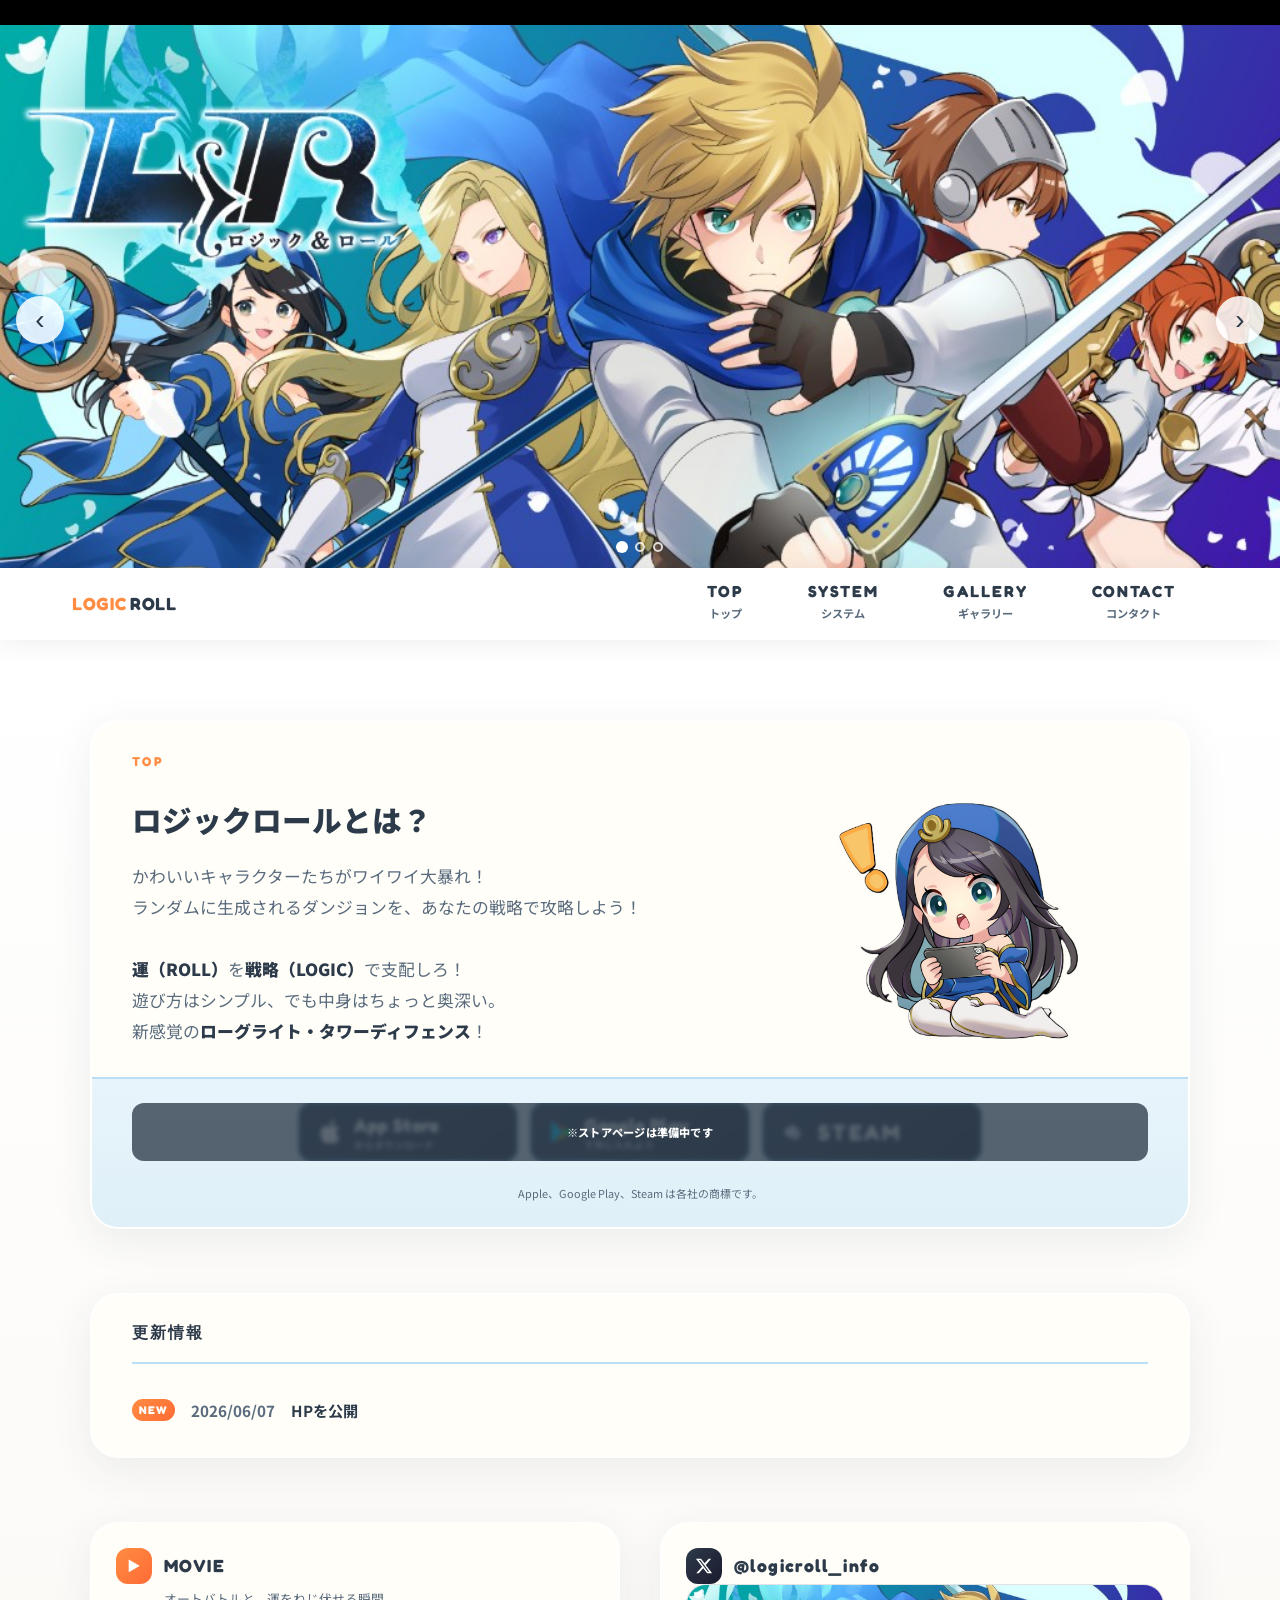
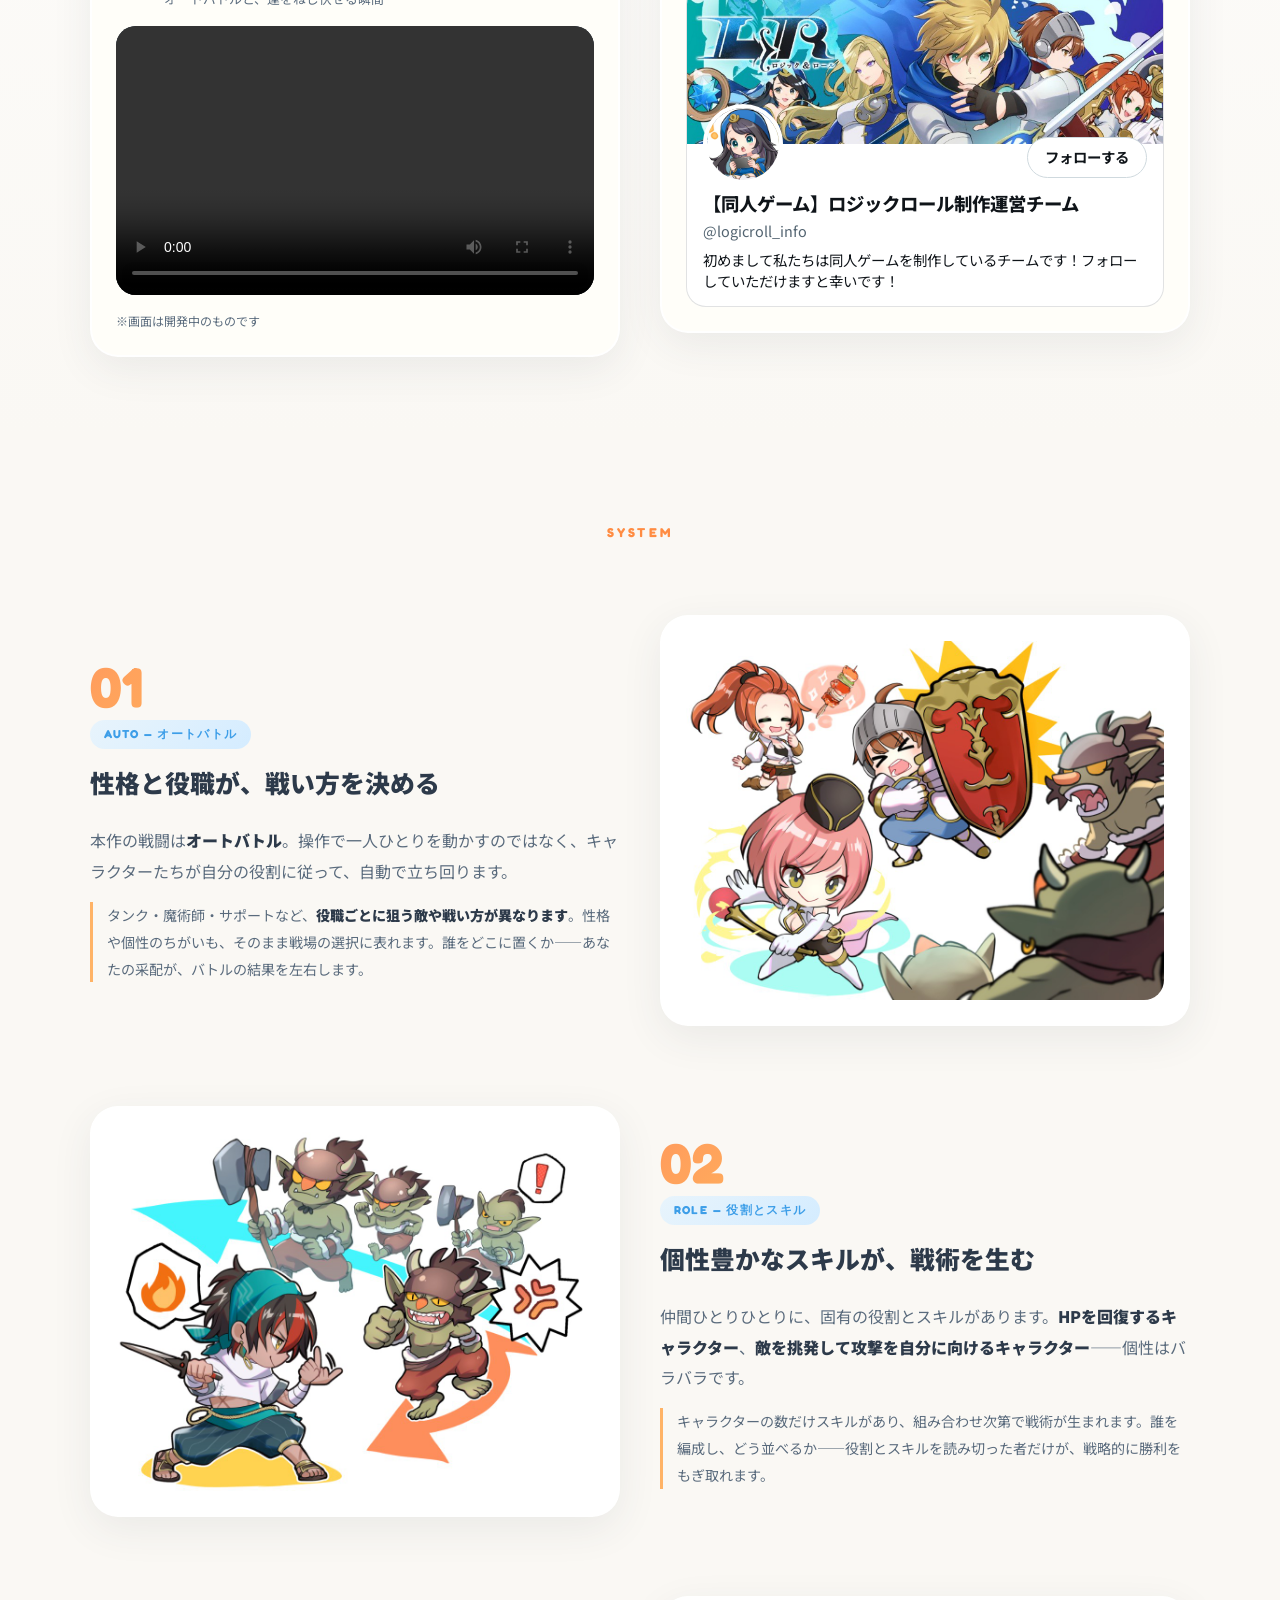
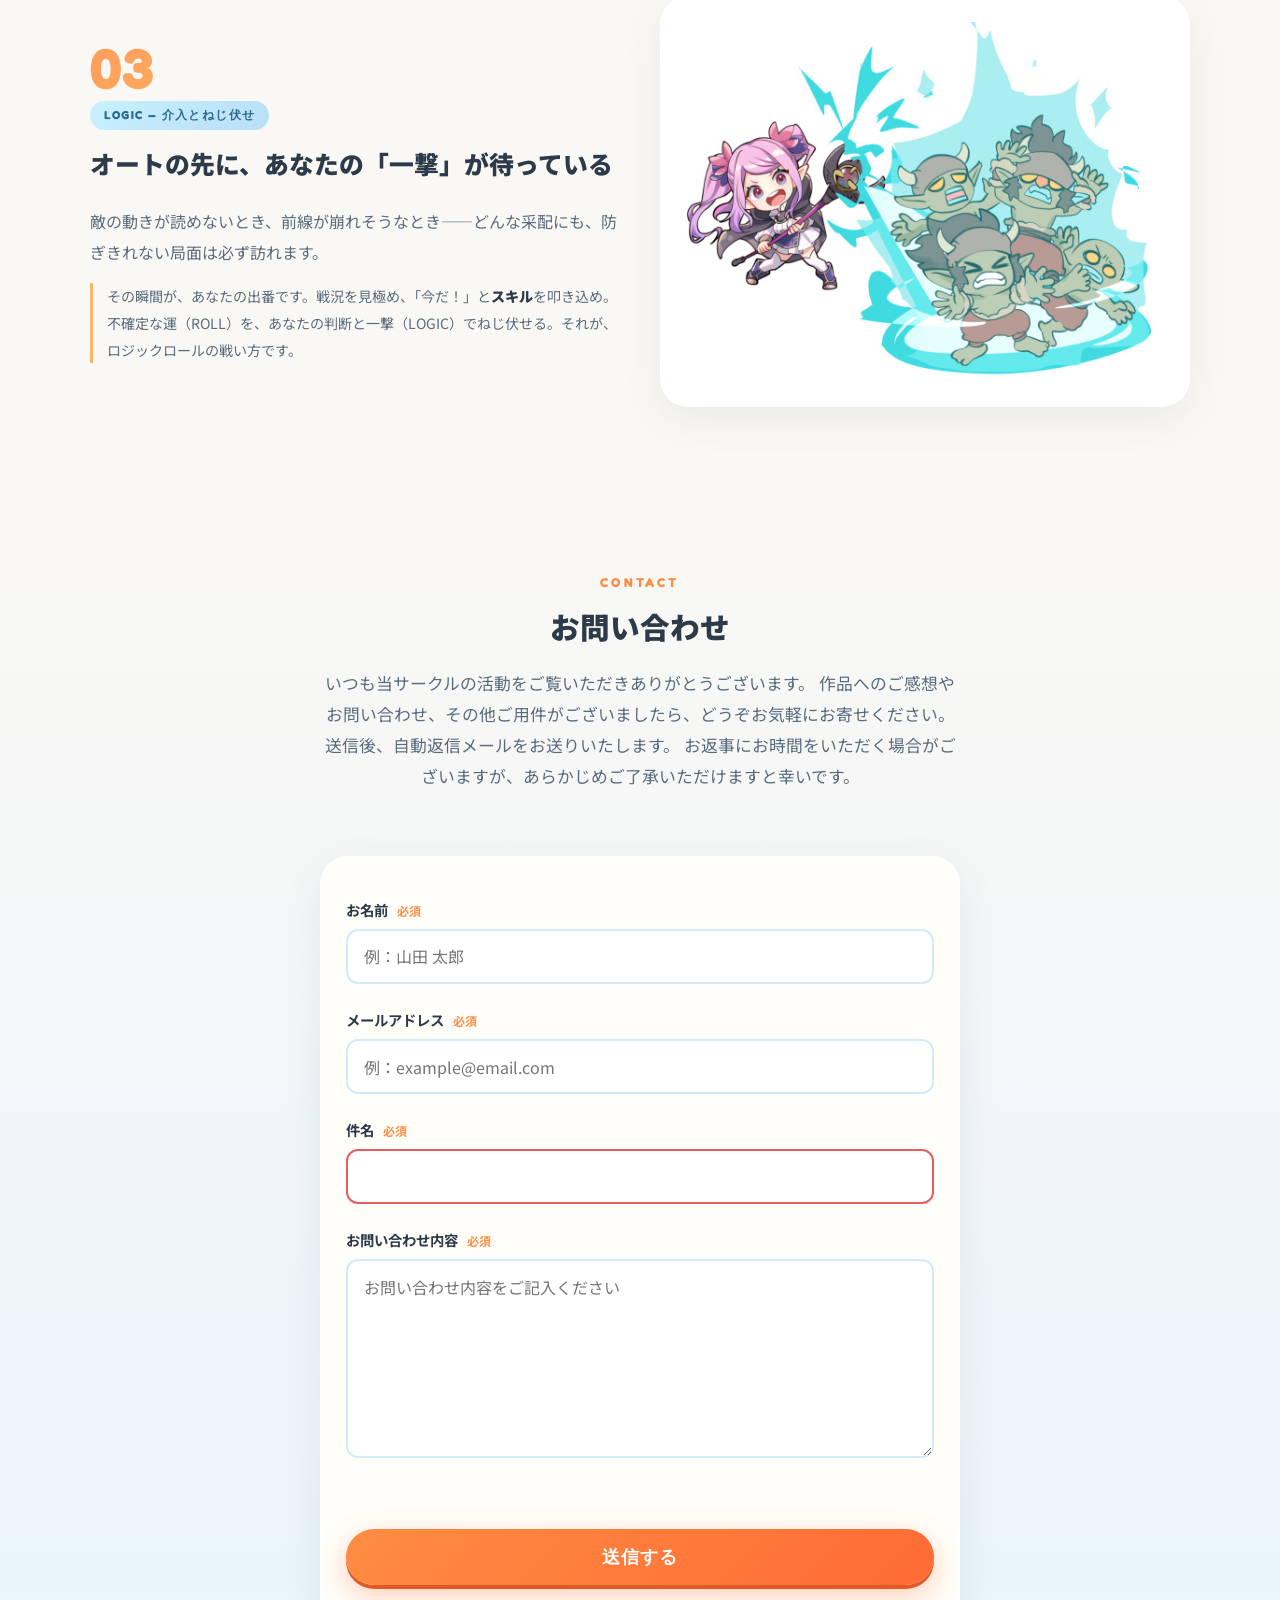
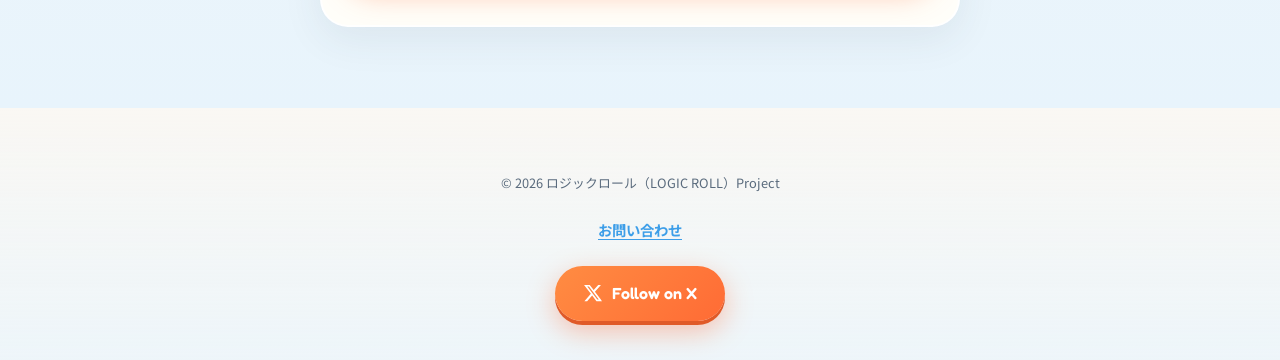
==== index.html @ 4244a75e "ストアバッジ3つを1枚マスクで覆う Co-authored-by: Cursor <cursoragent@cursor.com>" ====
<!DOCTYPE html>
<html lang="ja">
<head>
  <meta charset="UTF-8">
  <meta name="viewport" content="width=device-width, initial-scale=1.0">
  <meta name="description" content="ポップでかわいい世界観の裏に潜む、極上のジレンマ。不確定な運（ROLL）を、シナジー構築と完璧な采配（LOGIC）でねじ伏せるローグライト・タワーディフェンス。開発情報・ティザー動画を公開中。">
  <meta name="keywords" content="ロジックロール,ロジック＆ロール,LOGIC ROLL,Logic Roll,ローグライト,タワーディフェンス,オートバトル,インディーゲーム">
  <meta name="robots" content="index, follow">
  <meta name="author" content="LOGIC ROLL Project">
  <link rel="canonical" href="https://logic-roll.com/">
  <title>ロジックロール（LOGIC ROLL）公式サイト｜ローグライト・タワーディフェンス</title>
  <meta property="og:type" content="website">
  <meta property="og:locale" content="ja_JP">
  <meta property="og:site_name" content="ロジックロール（LOGIC ROLL）">
  <meta property="og:title" content="ロジックロール（LOGIC ROLL）公式サイト">
  <meta property="og:description" content="ポップでかわいい世界観の裏に潜む、極上のジレンマ。運（ROLL）を論理（LOGIC）でねじ伏せるローグライト・タワーディフェンス。">
  <meta property="og:url" content="https://logic-roll.com/">
  <meta property="og:image" content="https://logic-roll.com/images/head_1.png">
  <meta name="twitter:card" content="summary_large_image">
  <meta name="twitter:site" content="@logicroll_info">
  <meta name="twitter:title" content="ロジックロール（LOGIC ROLL）公式サイト">
  <meta name="twitter:description" content="運（ROLL）を論理（LOGIC）でねじ伏せるローグライト・タワーディフェンス。開発情報は公式サイトで。">
  <meta name="twitter:image" content="https://logic-roll.com/images/head_1.png">
  <link rel="preconnect" href="https://fonts.googleapis.com">
  <link rel="preconnect" href="https://fonts.gstatic.com" crossorigin>
  <link href="https://fonts.googleapis.com/css2?family=Fredoka:wght@500;600;700&family=Noto+Sans+JP:wght@400;700;900&family=Ubuntu:wght@500;700&display=swap" rel="stylesheet">
  <link rel="stylesheet" href="style.css?v=20260610">
  <script type="application/ld+json">
  {
    "@context": "https://schema.org",
    "@graph": [
      {
        "@type": "WebSite",
        "@id": "https://logic-roll.com/#website",
        "url": "https://logic-roll.com/",
        "name": "ロジックロール",
        "alternateName": ["LOGIC ROLL", "Logic Roll", "ロジック＆ロール"],
        "description": "ロジックロール（LOGIC ROLL）公式ティザーサイト",
        "inLanguage": "ja"
      },
      {
        "@type": "VideoGame",
        "@id": "https://logic-roll.com/#game",
        "name": "ロジックロール",
        "alternateName": ["LOGIC ROLL", "Logic Roll", "ロジック＆ロール"],
        "description": "ポップでかわいい世界観の裏に潜む、極上のジレンマ。不確定な運（ROLL）を、完璧な采配（LOGIC）でねじ伏せるローグライト・タワーディフェンス。",
        "genre": ["Roguelike", "Tower Defense", "Strategy"],
        "gamePlatform": "PC",
        "applicationCategory": "Game",
        "operatingSystem": "Windows",
        "inLanguage": "ja",
        "url": "https://logic-roll.com/",
        "image": "https://logic-roll.com/images/head_1.png",
        "sameAs": ["https://x.com/logicroll_info"]
      }
    ]
  }
  </script>
</head>
<body>
  <div class="page-bg" aria-hidden="true"></div>

  <!-- タイトル画面：メインビジュアルカルーセル -->
  <section class="title-screen" aria-label="メインビジュアル">
    <div class="carousel" id="hero-carousel">
      <div class="carousel__track">
        <div class="carousel__slide is-active" data-slide="0">
          <div class="carousel__visual carousel__visual--head1" role="img" aria-label="ロジックロール（LOGIC ROLL）キービジュアル — キャラクター集合"></div>
        </div>
        <div class="carousel__slide" data-slide="1">
          <div class="carousel__visual carousel__visual--head2" role="img" aria-label="ロジックロール（LOGIC ROLL）キービジュアル — ロゴ"></div>
        </div>
        <div class="carousel__slide carousel__slide--mage" data-slide="2">
          <div class="carousel__mage-layout">
            <div class="carousel__mage-art" role="img" aria-label="ロジックロール 開発中キャラクターイラスト"></div>
            <div class="carousel__hero-copy">
              <p class="carousel__catch carousel__catch--hero">現在、鋭意制作中！</p>
              <p class="carousel__sub carousel__sub--hero"><span class="carousel__sub-line1">ゲーム画面・キャラクター・バトルシーンなど、</span><br>順次公開予定です。</p>
            </div>
          </div>
        </div>
      </div>

      <button type="button" class="carousel__arrow carousel__arrow--prev" aria-label="前のスライド">
        <span aria-hidden="true">‹</span>
      </button>
      <button type="button" class="carousel__arrow carousel__arrow--next" aria-label="次のスライド">
        <span aria-hidden="true">›</span>
      </button>

      <div class="carousel__dots" role="tablist" aria-label="スライド選択">
        <button type="button" class="carousel__dot is-active" data-goto="0" role="tab" aria-selected="true" aria-label="スライド1"></button>
        <button type="button" class="carousel__dot" data-goto="1" role="tab" aria-selected="false" aria-label="スライド2"></button>
        <button type="button" class="carousel__dot" data-goto="2" role="tab" aria-selected="false" aria-label="スライド3"></button>
      </div>
    </div>
  </section>

  <!-- グローバルナビ -->
  <header class="global-nav">
    <div class="global-nav__inner">
      <a href="#top" class="global-nav__logo" aria-label="LOGIC ROLL トップへ">
        <span class="global-nav__logo-main">LOGIC</span>
        <span class="global-nav__logo-accent">ROLL</span>
      </a>
      <nav class="global-nav__menu" aria-label="メインメニュー">
        <a href="#top" class="nav-item is-active" data-section="top">
          <span class="nav-item__en">TOP</span>
          <span class="nav-item__ja">トップ</span>
        </a>
        <a href="#system" class="nav-item" data-section="system">
          <span class="nav-item__en">SYSTEM</span>
          <span class="nav-item__ja">システム</span>
        </a>
        <a href="gallery.html" class="nav-item nav-item--external" title="ロジックロール ギャラリー">
          <span class="nav-item__en">GALLERY</span>
          <span class="nav-item__ja">ギャラリー</span>
        </a>
        <a href="contact.html" class="nav-item nav-item--external">
          <span class="nav-item__en">CONTACT</span>
          <span class="nav-item__ja">コンタクト</span>
        </a>
      </nav>
      <button type="button" class="global-nav__toggle" aria-expanded="false" aria-controls="nav-menu-mobile" aria-label="メニューを開く">
        <span></span><span></span><span></span>
      </button>
    </div>
    <nav id="nav-menu-mobile" class="global-nav__mobile" aria-label="モバイルメニュー" hidden></nav>
  </header>

  <main class="main-content">
    <h1 class="sr-only">ロジックロール（LOGIC ROLL）公式サイト — ローグライト・タワーディフェンス</h1>
    
    <!-- TOP：YouTube & X -->
    <section class="page-section page-section--top" id="top" data-panel="top">
      <div class="section-inner">
        <div class="about-intro">
          <span class="about-intro__eyebrow">TOP</span>
          <div class="about-intro__layout">
            <div class="about-intro__body">
              <h2 class="about-intro__title" id="about-heading">ロジックロールとは？</h2>
              <p class="about-intro__lead">
                かわいいキャラクターたちがワイワイ大暴れ！<br>
                ランダムに生成されるダンジョンを、あなたの戦略で攻略しよう！
                <br><br>
                <strong>運（ROLL）</strong>を<strong>戦略（LOGIC）</strong>で支配しろ！<br>
                遊び方はシンプル、でも中身はちょっと奥深い。<br>
                新感覚の<strong>ローグライト・タワーディフェンス</strong>！
              </p>
            </div>
            <div class="about-intro__visual">
              <img
                src="images/about-character.png?v=5"
                alt="スマホでゲームをプレイするロジックロールのキャラクター"
                width="1024"
                height="768"
                loading="lazy"
                decoding="async"
              >
            </div>
          </div>

          <div class="platform-strip" aria-label="配信プラットフォーム">
          <div class="platform-strip__badges">
            <div class="store-badge store-badge--apple" aria-label="App Store — ストアページ準備中">
              <span class="store-badge__icon" aria-hidden="true">
                <svg viewBox="0 0 24 24" width="28" height="28" fill="currentColor"><path d="M18.71 19.5c-.83 1.24-1.71 2.45-3.05 2.47-1.34.03-1.77-.79-3.29-.79-1.53 0-2 .77-3.27.82-1.31.05-2.3-1.32-3.14-2.53C4.25 17 2.94 12.45 4.7 9.39c.87-1.52 2.43-2.48 4.12-2.51 1.28-.02 2.5.87 3.29.87.78 0 2.26-1.07 3.8-.91.65.03 2.47.26 3.64 1.98-.09.06-2.17 1.28-2.15 3.81.03 3.02 2.65 4.03 2.68 4.04-.03.07-.42 1.44-1.38 2.83M13 3.5c.73-.83 1.94-1.46 2.94-1.5.13 1.17-.34 2.35-1.04 3.19-.69.85-1.83 1.51-2.95 1.42-.15-1.15.41-2.35 1.05-3.11z"/></svg>
              </span>
              <span class="store-badge__text">
                <span class="store-badge__brand">App Store</span>
                <span class="store-badge__sub">からダウンロード</span>
              </span>
            </div>
            <div class="store-badge store-badge--google" aria-label="Google Play — ストアページ準備中">
              <span class="store-badge__icon" aria-hidden="true">
                <svg viewBox="0 0 24 24" width="26" height="26"><path fill="#00D6FF" d="M3 20.5V3.5C3 2.91 3.34 2.39 3.84 2.15L13.69 12 3.84 21.85C3.34 21.6 3 21.09 3 20.5z"/><path fill="#FFCE00" d="M16.81 15.12 6.05 21.34 14.54 12.85z"/><path fill="#FF3A44" d="M3.84 2.15 16.81 8.88 14.54 11.15 6.05 2.66z"/><path fill="#00F076" d="M6.05 2.66 14.54 11.15 16.81 8.88 20.16 10.26C21.75 11.03 21.75 12.97 20.16 13.74L16.81 15.12z"/></svg>
              </span>
              <span class="store-badge__text">
                <span class="store-badge__brand">Google Play</span>
                <span class="store-badge__sub">で手に入れよう</span>
              </span>
            </div>
            <div class="store-badge store-badge--steam" aria-label="Steam — ストアページ準備中">
              <span class="store-badge__icon store-badge__icon--steam" aria-hidden="true">
                <svg viewBox="0 0 24 24" width="28" height="28" fill="currentColor" aria-hidden="true"><path d="M11.32 11.55c-.07-.04-.3-.14-.57-.2-.47-.1-.72-.12-1.03-.12-.9 0-1.63.35-1.63.83 0 .45.68.77 1.54.77.72 0 1.12-.17 1.69-.55l.24-.15c.57-.35 1.3-.55 2.08-.55 1.66 0 3.01 1.12 3.01 2.5 0 1.22-.95 2.23-2.25 2.47v.03c0 .72-.58 1.3-1.3 1.3-.72 0-1.3-.58-1.3-1.3h-1.4c0 1.5 1.22 2.7 2.7 2.7 1.5 0 2.7-1.2 2.7-2.7v-.1c1.3-.24 2.25-1.25 2.25-2.47 0-1.66-1.35-2.78-3.01-2.78-.95 0-1.78.28-2.35.72l-.22.14zm-4.1-3.2C4.92 8.35 4 9.82 4 11.55c0 2.87 2.33 5.2 5.2 5.2 1.73 0 3.2-.92 4.1-2.25v1.5c0 .72.58 1.3 1.3 1.3.72 0 1.3-.58 1.3-1.3V11.55c0-2.87-2.33-5.2-5.2-5.2-2.87 0-5.2 2.33-5.2 5.2h1.4c0-1.73.92-3.2 2.25-4.1z"/></svg>
              </span>
              <span class="store-badge__text">
                <span class="store-badge__brand">STEAM</span>
              </span>
            </div>
            <div class="platform-strip__mask" aria-hidden="true">※ストアページは準備中です</div>
          </div>
          <p class="platform-strip__note">Apple、Google Play、Steam は各社の商標です。</p>
          </div>
        </div>

        <section class="update-block" aria-labelledby="update-heading">
          <h3 id="update-heading" class="update-block__title">更新情報</h3>
          <ul class="update-list">
            <li class="update-item">
              <span class="update-item__badge">NEW</span>
              <time class="update-item__date" datetime="2026-06-07">2026/06/07</time>
              <span class="update-item__text">HPを公開</span>
            </li>
          </ul>
        </section>

        <div class="top-grid">
          <div class="media-block media-block--youtube">
            <div class="media-block__head">
              <span class="media-block__icon" aria-hidden="true">▶</span>
              <h3 class="media-block__title">MOVIE</h3>
              <p class="media-block__sub">オートバトルと、運をねじ伏せる瞬間</p>
            </div>
            <div class="media-block__body">
              <div class="youtube-wrap">
                <video
                  class="embed-video"
                  controls
                  preload="metadata"
                  playsinline
                >
                  <source src="videos/teaser.mp4" type="video/mp4">
                  お使いのブラウザは動画再生に対応していません。
                </video>
              </div>
              <p class="media-block__note">※画面は開発中のものです</p>
            </div>
          </div>

          <div class="media-block media-block--twitter" id="x-timeline">
            <div class="media-block__head">
              <span class="media-block__icon media-block__icon--x" aria-hidden="true">
                <svg viewBox="0 0 24 24" width="18" height="18"><path fill="currentColor" d="M18.244 2.25h3.308l-7.227 8.26 8.502 11.24H16.17l-5.214-6.817L4.99 21.75H1.68l7.73-8.835L1.254 2.25H8.08l4.713 6.231zm-1.161 17.52h1.833L7.084 4.126H5.117z"/></svg>
              </span>
              <h3 class="media-block__title">
                <a
                  href="https://x.com/logicroll_info"
                  target="_blank"
                  rel="noopener noreferrer"
                  class="media-block__profile-link"
                >@logicroll_info</a>
              </h3>
            </div>
            <div class="media-block__body">
              <a
                class="x-profile-card"
                href="https://x.com/logicroll_info"
                target="_blank"
                rel="noopener noreferrer"
                aria-label="公式X @logicroll_info のプロフィールを開く"
              >
                <div class="x-profile-card__banner">
                  <img
                    src="images/x-banner.jpg"
                    alt=""
                    width="598"
                    height="199"
                    loading="lazy"
                    decoding="async"
                  >
                </div>
                <div class="x-profile-card__actions">
                  <img
                    class="x-profile-card__avatar"
                    src="images/x-avatar.jpg"
                    alt=""
                    width="80"
                    height="80"
                    loading="lazy"
                    decoding="async"
                  >
                  <span class="x-profile-card__follow">フォローする</span>
                </div>
                <div class="x-profile-card__body">
                  <p class="x-profile-card__name">【同人ゲーム】ロジックロール制作運営チーム</p>
                  <p class="x-profile-card__handle">@logicroll_info</p>
                  <p class="x-profile-card__bio">初めまして私たちは同人ゲームを制作しているチームです！フォローしていただけますと幸いです！</p>
                </div>
              </a>
            </div>
          </div>
        </div>
      </div>
    </section>

    <!-- SYSTEM：構築 → 観測 → 介入 -->
    <section class="page-section" id="system" data-panel="system">
      <div class="section-inner">
        <header class="section-header">
          <span class="section-header__eyebrow">SYSTEM</span>
        </header>

        <ol class="system-flow">
          <li class="system-step system-step--reverse">
            <div class="system-step__visual">
              <img
                src="images/system-01-roles.png"
                alt="役職ごとに立ち回りが異なるオートバトルのイメージ"
                width="640"
                height="480"
                loading="lazy"
              >
            </div>
            <div class="system-step__body">
              <span class="system-step__num">01</span>
              <span class="system-step__tag system-step__tag--logic">AUTO — オートバトル</span>
              <h3 class="system-step__title">性格と役職が、戦い方を決める</h3>
              <p class="system-step__text">
                本作の戦闘は<strong>オートバトル</strong>。操作で一人ひとりを動かすのではなく、キャラクターたちが自分の役割に従って、自動で立ち回ります。
              </p>
              <p class="system-step__text system-step__text--sub">
                タンク・魔術師・サポートなど、<strong>役職ごとに狙う敵や戦い方が異なります</strong>。性格や個性のちがいも、そのまま戦場の選択に表れます。誰をどこに置くか——あなたの采配が、バトルの結果を左右します。
              </p>
            </div>
          </li>

          <li class="system-step">
            <div class="system-step__visual">
              <img
                src="images/system-02-taunt.png"
                alt="回復や挑発など、個性あるスキルを持つキャラクターのイメージ"
                width="640"
                height="480"
                loading="lazy"
              >
            </div>
            <div class="system-step__body">
              <span class="system-step__num">02</span>
              <span class="system-step__tag system-step__tag--logic">ROLE — 役割とスキル</span>
              <h3 class="system-step__title">個性豊かなスキルが、戦術を生む</h3>
              <p class="system-step__text">
                仲間ひとりひとりに、固有の役割とスキルがあります。<strong>HPを回復するキャラクター</strong>、<strong>敵を挑発して攻撃を自分に向けるキャラクター</strong>——個性はバラバラです。
              </p>
              <p class="system-step__text system-step__text--sub">
                キャラクターの数だけスキルがあり、組み合わせ次第で戦術が生まれます。誰を編成し、どう並べるか——役割とスキルを読み切った者だけが、戦略的に勝利をもぎ取れます。
              </p>
            </div>
          </li>

          <li class="system-step system-step--reverse">
            <div class="system-step__visual">
              <img
                src="images/system-03-wipeout.png"
                alt="スキル発動で敵を一網打尽にするイメージ"
                width="640"
                height="480"
                loading="lazy"
              >
            </div>
            <div class="system-step__body">
              <span class="system-step__num">03</span>
              <span class="system-step__tag system-step__tag--finish">LOGIC — 介入とねじ伏せ</span>
              <h3 class="system-step__title">オートの先に、あなたの「一撃」が待っている</h3>
              <p class="system-step__text">
                敵の動きが読めないとき、前線が崩れそうなとき——どんな采配にも、防ぎきれない局面は必ず訪れます。
              </p>
              <p class="system-step__text system-step__text--sub">
                その瞬間が、あなたの出番です。戦況を見極め、「今だ！」と<strong>スキル</strong>を叩き込め。不確定な運（ROLL）を、あなたの判断と一撃（LOGIC）でねじ伏せる。それが、ロジックロールの戦い方です。
              </p>
            </div>
          </li>
        </ol>
      </div>
    </section>

    <!-- CONTACT -->
    <section class="page-section page-section--contact" id="contact" data-panel="contact">
      <div class="section-inner">
        <header class="section-header">
          <span class="section-header__eyebrow">CONTACT</span>
          <h2 class="section-header__title">お問い合わせ</h2>
          <p class="section-header__lead">
いつも当サークルの活動をご覧いただきありがとうございます。
作品へのご感想やお問い合わせ、その他ご用件がございましたら、どうぞお気軽にお寄せください。
送信後、自動返信メールをお送りいたします。
お返事にお時間をいただく場合がございますが、あらかじめご了承いただけますと幸いです。
          </p>
        </header>

        <form class="contact-form" id="contact-form" novalidate>
          <div class="form-row">
            <label class="form-label" for="contact-name">お名前 <span class="form-required">必須</span></label>
            <input
              class="form-input"
              type="text"
              id="contact-name"
              name="name"
              required
              maxlength="80"
              placeholder="例：山田 太郎"
              autocomplete="name"
            >
          </div>

          <div class="form-row">
            <label class="form-label" for="contact-email">メールアドレス <span class="form-required">必須</span></label>
            <input
              class="form-input"
              type="email"
              id="contact-email"
              name="email"
              required
              maxlength="254"
              placeholder="例：example@email.com"
              autocomplete="email"
            >
          </div>

          <div class="form-row">
            <label class="form-label" for="contact-subject">件名 <span class="form-required">必須</span></label>
            <input
              class="form-input"
              type="text"
              id="contact-subject"
              name="subject"
              required
              maxlength="120"
            >
          </div>

          <div class="form-row">
            <label class="form-label" for="contact-message">お問い合わせ内容 <span class="form-required">必須</span></label>
            <textarea
              class="form-input form-textarea"
              id="contact-message"
              name="message"
              required
              maxlength="3000"
              rows="7"
              placeholder="お問い合わせ内容をご記入ください"
            ></textarea>
          </div>

          <p class="contact-form__status" id="contact-status" role="status" aria-live="polite"></p>

          <button type="submit" class="contact-form__submit" id="contact-submit">
            <span class="contact-form__submit-text">送信する</span>
          </button>
        </form>
      </div>
    </section>
  </main>

  <footer class="site-footer">
    <div class="footer-inner">
      <p class="footer-copy">&copy; 2026 ロジックロール（LOGIC ROLL）Project</p>
      <a href="contact.html" class="footer-contact-link">お問い合わせ</a>
      <a
        href="https://x.com/logicroll_info"
        class="footer-x-btn"
        target="_blank"
        rel="noopener noreferrer"
        aria-label="公式X（Twitter）をフォロー"
      >
        <svg class="footer-x-btn__icon" viewBox="0 0 24 24" width="20" height="20" aria-hidden="true">
          <path fill="currentColor" d="M18.244 2.25h3.308l-7.227 8.26 8.502 11.24H16.17l-5.214-6.817L4.99 21.75H1.68l7.73-8.835L1.254 2.25H8.08l4.713 6.231zm-1.161 17.52h1.833L7.084 4.126H5.117z"/>
        </svg>
        <span>Follow on X</span>
      </a>
    </div>
  </footer>

  <script src="js/reveal.js" defer></script>
  <script src="js/contact.js"></script>
  <script>
    (function () {
      const carousel = document.getElementById("hero-carousel");
      if (!carousel) return;

      const slides = carousel.querySelectorAll(".carousel__slide");
      const dots = carousel.querySelectorAll(".carousel__dot");
      const prevBtn = carousel.querySelector(".carousel__arrow--prev");
      const nextBtn = carousel.querySelector(".carousel__arrow--next");
      let current = 0;
      let timer;

      function goTo(index) {
        current = (index + slides.length) % slides.length;
        slides.forEach((s, i) => s.classList.toggle("is-active", i === current));
        dots.forEach((d, i) => {
          d.classList.toggle("is-active", i === current);
          d.setAttribute("aria-selected", i === current ? "true" : "false");
        });
      }

      function next() { goTo(current + 1); }
      function prev() { goTo(current - 1); }

      const mobileMq = window.matchMedia("(max-width: 768px)");

      function isDesktopCarousel() {
        return !mobileMq.matches;
      }

      function applyCarouselMode() {
        clearInterval(timer);
        if (mobileMq.matches) {
          goTo(0);
        } else {
          startAutoplay();
        }
      }

      function startAutoplay() {
        clearInterval(timer);
        if (!isDesktopCarousel()) return;
        timer = setInterval(next, 5500);
      }

      prevBtn.addEventListener("click", () => { prev(); startAutoplay(); });
      nextBtn.addEventListener("click", () => { next(); startAutoplay(); });
      dots.forEach((dot) => {
        dot.addEventListener("click", () => {
          goTo(Number(dot.dataset.goto));
          startAutoplay();
        });
      });

      carousel.addEventListener("mouseenter", () => clearInterval(timer));
      carousel.addEventListener("mouseleave", startAutoplay);
      mobileMq.addEventListener("change", applyCarouselMode);
      applyCarouselMode();

      const navItems = document.querySelectorAll(".nav-item");
      const sections = document.querySelectorAll(".page-section");
      const navToggle = document.querySelector(".global-nav__toggle");
      const mobileNav = document.getElementById("nav-menu-mobile");
      const desktopMenu = document.querySelector(".global-nav__menu");

      function setActiveNav(id) {
        navItems.forEach((item) => {
          item.classList.toggle("is-active", item.dataset.section === id);
        });
      }

      function scrollToSection(id) {
        const target = document.getElementById(id);
        if (target) {
          const navHeight = document.querySelector(".global-nav")?.offsetHeight ?? 0;
          const top = target.getBoundingClientRect().top + window.scrollY - navHeight - 8;
          window.scrollTo({ top, behavior: "smooth" });
        }
        setActiveNav(id);
      }

      navItems.forEach((item) => {
        item.addEventListener("click", (e) => {
          const href = item.getAttribute("href") ?? "";
          if (!href.startsWith("#")) return;
          e.preventDefault();
          scrollToSection(item.dataset.section);
          if (mobileNav && !mobileNav.hidden) {
            mobileNav.hidden = true;
            navToggle.setAttribute("aria-expanded", "false");
          }
        });
      });

      if (desktopMenu && mobileNav) {
        mobileNav.innerHTML = desktopMenu.innerHTML;
        mobileNav.querySelectorAll(".nav-item").forEach((item) => {
          item.addEventListener("click", (e) => {
            const href = item.getAttribute("href") ?? "";
            if (!href.startsWith("#")) return;
            e.preventDefault();
            scrollToSection(item.dataset.section);
            mobileNav.hidden = true;
            navToggle.setAttribute("aria-expanded", "false");
          });
        });
      }

      if (navToggle && mobileNav) {
        navToggle.addEventListener("click", () => {
          const open = mobileNav.hidden;
          mobileNav.hidden = !open;
          navToggle.setAttribute("aria-expanded", open ? "true" : "false");
          navToggle.setAttribute("aria-label", open ? "メニューを閉じる" : "メニューを開く");
        });
      }

      const observer = new IntersectionObserver(
        (entries) => {
          entries.forEach((entry) => {
            if (entry.isIntersecting) setActiveNav(entry.target.dataset.panel);
          });
        },
        { rootMargin: "-40% 0px -50% 0px", threshold: 0 }
      );
      sections.forEach((sec) => observer.observe(sec));
    })();

  </script>
</body>
</html>
---- style.css ----
/* ==========================================================================
   LOGIC ROLL — Teaser Site (Dragalia-inspired layout)
   ========================================================================== */

.sr-only {
  position: absolute;
  width: 1px;
  height: 1px;
  padding: 0;
  margin: -1px;
  overflow: hidden;
  clip: rect(0, 0, 0, 0);
  white-space: nowrap;
  border: 0;
}

:root {
  --color-base: #faf8f4;
  --color-cream: #fffef9;
  --color-sky-light: #e8f4fc;
  --color-sky-mid: #b8dff5;
  --color-sky-deep: #7ec8e8;
  --color-nav-active: #3d9ee8;

  --color-orange: #ff8c42;
  --color-orange-soft: #ffb366;
  --color-yellow: #ffd93d;
  --color-yellow-soft: #fff176;
  --color-green: #7dd87a;
  --color-green-soft: #a8e6a0;

  --color-text: #2d3a4a;
  --color-text-muted: #5a6b7d;
  --color-white: #ffffff;
  --color-nav-bar: #ffffff;

  --font-display: "Fredoka", "Ubuntu", system-ui, sans-serif;
  --font-body: "Noto Sans JP", "Hiragino Sans", "Yu Gothic", sans-serif;

  --radius-sm: 12px;
  --radius-md: 20px;
  --radius-lg: 28px;
  --radius-pill: 999px;

  --shadow-card: 0 12px 40px rgba(45, 58, 74, 0.08);
  --shadow-card-hover: 0 20px 48px rgba(255, 140, 66, 0.22);
  --shadow-nav: 0 4px 24px rgba(45, 58, 74, 0.08);

  --nav-height: 72px;
  --title-height: min(72vh, 640px);

  --space-xs: 0.5rem;
  --space-sm: 1rem;
  --space-md: 1.5rem;
  --space-lg: 2.5rem;
  --space-xl: 4rem;
  --space-2xl: 5rem;

  --transition: 0.35s cubic-bezier(0.34, 1.2, 0.64, 1);
}

*,
*::before,
*::after {
  box-sizing: border-box;
  margin: 0;
  padding: 0;
}

html {
  scroll-behavior: smooth;
}

body {
  font-family: var(--font-body);
  font-weight: 400;
  color: var(--color-text);
  background: var(--color-base);
  line-height: 1.7;
  overflow-x: hidden;
  -webkit-font-smoothing: antialiased;
}

a {
  color: inherit;
  text-decoration: none;
}

img {
  max-width: 100%;
  height: auto;
  display: block;
}

code {
  font-size: 0.85em;
  background: rgba(126, 200, 232, 0.2);
  padding: 0.1em 0.4em;
  border-radius: 4px;
}

.page-bg {
  position: fixed;
  inset: 0;
  z-index: -2;
  background:
    radial-gradient(ellipse 80% 50% at 50% -10%, rgba(184, 223, 245, 0.5) 0%, transparent 55%),
    linear-gradient(180deg, var(--color-sky-light) 0%, var(--color-base) 50%, var(--color-cream) 100%);
  pointer-events: none;
}

/* ==========================================================================
   Title screen — Carousel
   ========================================================================== */
.title-screen {
  position: relative;
  width: 100%;
  height: var(--title-height);
  min-height: 420px;
}

.carousel {
  position: relative;
  width: 100%;
  height: 100%;
  overflow: hidden;
  background: #000;
}

.carousel__track {
  position: relative;
  width: 100%;
  height: 100%;
}

.carousel__slide {
  position: absolute;
  inset: 0;
  opacity: 0;
  visibility: hidden;
  transition: opacity 0.8s ease, visibility 0.8s;
}

.carousel__slide.is-active {
  opacity: 1;
  visibility: visible;
  z-index: 1;
}

.carousel__visual {
  position: absolute;
  inset: 0;
  background-color: #000;
  background-repeat: no-repeat;
  background-position: center center;
  background-size: contain;
  image-rendering: auto;
}

.carousel__visual--head1 {
  background-image: url("images/head_1.png");
}

.carousel__visual--head2 {
  background-image: url("images/head_2.png");
}

.carousel__mage-layout {
  position: absolute;
  inset: 0;
  display: grid;
  grid-template-columns: 50% 50%;
  align-items: stretch;
  background: #000;
}

.carousel__mage-art {
  background: url("images/hero-mage.png") no-repeat left bottom;
  background-size: auto 115%;
  min-height: 100%;
  z-index: 1;
}

.carousel__hero-copy {
  z-index: 2;
  display: flex;
  flex-direction: column;
  justify-content: center;
  align-items: flex-start;
  text-align: left;
  padding: var(--space-lg) clamp(2.5rem, 5vw, 3.5rem) var(--space-lg) clamp(0.25rem, 1vw, 0.75rem);
  padding-bottom: calc(var(--nav-height) + var(--space-lg));
  box-sizing: border-box;
  background: linear-gradient(
    90deg,
    transparent 0%,
    rgba(0, 0, 0, 0.45) 15%,
    rgba(0, 0, 0, 0.65) 100%
  );
}

.carousel__catch--hero {
  font-family: var(--font-display);
  font-size: clamp(3rem, 11vw, 7rem);
  font-weight: 700;
  letter-spacing: 0.04em;
  line-height: 1.05;
  white-space: nowrap;
  margin: 0 0 var(--space-md);
  padding: 0.35em 0.65em;
  background: linear-gradient(135deg, var(--color-nav-active) 0%, #2a6eb8 55%, #1e3a5f 100%);
  border-radius: var(--radius-md);
  box-shadow:
    0 10px 40px rgba(61, 158, 232, 0.45),
    0 4px 0 rgba(30, 90, 150, 0.8);
  text-shadow: 0 2px 8px rgba(0, 0, 0, 0.35);
}

.carousel__overlay {
  position: absolute;
  inset: 0;
  z-index: 2;
  display: flex;
  flex-direction: column;
  justify-content: center;
  align-items: flex-end;
  text-align: right;
  padding: var(--space-xl) clamp(1.5rem, 6vw, 5rem);
  padding-bottom: calc(var(--nav-height) + var(--space-lg));
}

.carousel__catch {
  font-size: clamp(0.95rem, 2.5vw, 1.25rem);
  font-weight: 900;
  color: var(--color-white);
  text-shadow: 0 2px 12px rgba(0, 0, 0, 0.35);
  margin-bottom: var(--space-sm);
  max-width: 420px;
}

.carousel__logo {
  font-family: var(--font-display);
  font-weight: 700;
  line-height: 0.95;
  display: flex;
  flex-direction: column;
  align-items: flex-end;
  gap: 0.05em;
}

.carousel__logo-main {
  font-size: clamp(2.8rem, 10vw, 5rem);
  background: linear-gradient(135deg, var(--color-yellow) 0%, var(--color-orange) 50%, var(--color-green) 100%);
  -webkit-background-clip: text;
  background-clip: text;
  -webkit-text-fill-color: transparent;
  filter: drop-shadow(0 4px 16px rgba(0, 0, 0, 0.3));
}

.carousel__logo-accent {
  font-family: "Ubuntu", var(--font-display);
  font-size: clamp(2.8rem, 10vw, 5rem);
  color: var(--color-white);
  text-shadow: 0 4px 20px rgba(0, 0, 0, 0.4);
  letter-spacing: 0.06em;
}

.carousel__sub {
  font-size: clamp(0.85rem, 2vw, 1rem);
  font-weight: 700;
  color: rgba(255, 255, 255, 0.9);
  margin-top: 0.25rem;
  max-width: 420px;
  text-shadow: 0 2px 8px rgba(0, 0, 0, 0.3);
}

.carousel__sub.carousel__sub--hero {
  font-size: 3rem;
  line-height: 1.2;
  margin: 0;
  max-width: none;
  color: rgba(255, 255, 255, 0.95);
  text-shadow: 0 2px 14px rgba(0, 0, 0, 0.8);
}

.carousel__sub-line1 {
  white-space: nowrap;
}

.carousel__overlay--terms {
  align-items: center;
  text-align: center;
}

.term-pair {
  display: flex;
  flex-direction: column;
  gap: var(--space-md);
  max-width: 400px;
}

.term-pair__item {
  background: rgba(255, 255, 255, 0.92);
  backdrop-filter: blur(8px);
  padding: var(--space-md) var(--space-lg);
  border-radius: var(--radius-lg);
  box-shadow: 0 8px 32px rgba(0, 0, 0, 0.15);
  text-align: left;
}

.term-pair__label {
  display: inline-block;
  font-family: var(--font-display);
  font-weight: 700;
  font-size: 1.25rem;
  letter-spacing: 0.1em;
  margin-right: 0.35rem;
}

.term-pair__label--roll {
  color: var(--color-orange);
}

.term-pair__label--logic {
  color: var(--color-nav-active);
}

.term-pair__mean {
  font-weight: 900;
  font-size: 1.1rem;
}

.term-pair__desc {
  display: block;
  margin-top: 0.35rem;
  font-size: 0.88rem;
  color: var(--color-text-muted);
  font-weight: 700;
}

/* Carousel controls */
.carousel__arrow {
  position: absolute;
  top: 50%;
  transform: translateY(-50%);
  z-index: 10;
  width: 48px;
  height: 48px;
  border: none;
  border-radius: 50%;
  background: rgba(255, 255, 255, 0.85);
  color: var(--color-text);
  font-size: 1.75rem;
  line-height: 1;
  cursor: pointer;
  box-shadow: 0 4px 20px rgba(0, 0, 0, 0.15);
  transition: transform var(--transition), background var(--transition);
}

.carousel__arrow:hover {
  transform: translateY(-50%) scale(1.08);
  background: var(--color-white);
}

.carousel__arrow--prev { left: 1rem; }
.carousel__arrow--next { right: 1rem; }

.carousel__dots {
  position: absolute;
  bottom: calc(var(--nav-height) + 1rem);
  left: 50%;
  transform: translateX(-50%);
  z-index: 10;
  display: flex;
  gap: 0.5rem;
}

.carousel__dot {
  width: 10px;
  height: 10px;
  border: 2px solid rgba(255, 255, 255, 0.8);
  border-radius: 50%;
  background: transparent;
  cursor: pointer;
  padding: 0;
  transition: background var(--transition), transform var(--transition);
}

.carousel__dot.is-active,
.carousel__dot:hover {
  background: var(--color-white);
  transform: scale(1.2);
}

/* Event badge (carousel & about) */
.event-badge {
  display: inline-flex;
  flex-direction: column;
  align-items: center;
  gap: 0.15rem;
  padding: 0.85rem 1.5rem;
  background: linear-gradient(145deg, var(--color-yellow) 0%, var(--color-orange) 100%);
  border-radius: var(--radius-lg);
  box-shadow:
    0 5px 0 rgba(230, 120, 50, 0.35),
    0 12px 32px rgba(255, 140, 66, 0.45);
  color: var(--color-text);
  position: relative;
}

.event-badge--compact {
  margin-top: var(--space-md);
}

.event-badge__spark {
  position: absolute;
  top: -6px;
  right: -4px;
  font-size: 1.1rem;
  color: var(--color-white);
}

.event-badge__label {
  font-family: var(--font-display);
  font-weight: 700;
  font-size: 0.65rem;
  letter-spacing: 0.2em;
}

.event-badge__date {
  font-family: var(--font-display);
  font-weight: 700;
  font-size: 1rem;
}

.event-badge__detail {
  font-size: 0.85rem;
  font-weight: 700;
}

/* ==========================================================================
   Global navigation (Dragalia-style white bar)
   ========================================================================== */
.global-nav {
  position: sticky;
  top: 0;
  z-index: 200;
  background: var(--color-nav-bar);
  box-shadow: var(--shadow-nav);
  margin-top: calc(-1 * var(--nav-height));
}

.global-nav__inner {
  max-width: 1200px;
  margin: 0 auto;
  height: var(--nav-height);
  display: flex;
  align-items: center;
  justify-content: space-between;
  padding: 0 clamp(1rem, 4vw, 2rem);
  gap: var(--space-md);
}

.global-nav__logo {
  font-family: var(--font-display);
  font-weight: 700;
  font-size: 1.1rem;
  letter-spacing: 0.04em;
  flex-shrink: 0;
  display: flex;
  gap: 0.2em;
}

.global-nav__logo-main {
  color: var(--color-orange);
}

.global-nav__logo-accent {
  color: var(--color-text);
}

.global-nav__menu {
  display: flex;
  align-items: stretch;
  gap: 0;
  margin-left: auto;
}

.nav-item {
  display: flex;
  flex-direction: column;
  align-items: center;
  justify-content: center;
  padding: 0.5rem clamp(1rem, 2.5vw, 2rem);
  min-width: 88px;
  border-bottom: 3px solid transparent;
  transition: color var(--transition), border-color var(--transition);
}

.nav-item__en {
  font-family: var(--font-display);
  font-weight: 700;
  font-size: 1rem;
  letter-spacing: 0.12em;
  color: var(--color-text);
  line-height: 1.2;
}

.nav-item__ja {
  font-size: 0.7rem;
  font-weight: 700;
  color: var(--color-text-muted);
  margin-top: 0.15rem;
}

.nav-item:hover .nav-item__en,
.nav-item.is-active .nav-item__en {
  color: var(--color-nav-active);
}

.nav-item.is-active {
  border-bottom-color: var(--color-nav-active);
}

.nav-item.is-active .nav-item__ja {
  color: var(--color-nav-active);
}

.global-nav__toggle {
  display: none;
  flex-direction: column;
  justify-content: center;
  gap: 5px;
  width: 40px;
  height: 40px;
  border: none;
  background: var(--color-sky-light);
  border-radius: var(--radius-sm);
  cursor: pointer;
  padding: 8px;
}

.global-nav__toggle span {
  display: block;
  height: 3px;
  background: var(--color-text);
  border-radius: 2px;
}

.global-nav__mobile {
  display: none;
  flex-direction: column;
  background: var(--color-white);
  border-top: 1px solid rgba(126, 200, 232, 0.3);
  padding: var(--space-sm);
}

.global-nav__mobile:not([hidden]) {
  display: flex;
}

.global-nav__mobile .nav-item {
  width: 100%;
  flex-direction: row;
  justify-content: flex-start;
  gap: 0.75rem;
  padding: 0.85rem 1rem;
  border-bottom: none;
  border-left: 3px solid transparent;
}

.global-nav__mobile .nav-item.is-active {
  border-left-color: var(--color-nav-active);
  background: var(--color-sky-light);
}

/* ==========================================================================
   Main content sections
   ========================================================================== */
.main-content {
  position: relative;
  z-index: 1;
}

.main-content--subpage {
  padding-top: calc(var(--nav-height) + var(--space-md));
}

.page-section {
  padding: var(--space-2xl) clamp(1rem, 4vw, 2rem);
  scroll-margin-top: calc(var(--nav-height) + 12px);
}

.page-section--top {
  background: linear-gradient(180deg, var(--color-white) 0%, var(--color-base) 100%);
}

.section-inner {
  max-width: 1100px;
  margin: 0 auto;
}

.section-header {
  text-align: center;
  margin-bottom: var(--space-xl);
}

.section-header--left {
  text-align: left;
}

.section-header__eyebrow {
  display: inline-block;
  font-family: var(--font-display);
  font-weight: 700;
  font-size: 0.8rem;
  letter-spacing: 0.25em;
  color: var(--color-orange);
  margin-bottom: var(--space-xs);
}

.section-header__title {
  font-size: clamp(1.4rem, 4vw, 1.85rem);
  font-weight: 900;
  margin-bottom: var(--space-sm);
}

.section-header__lead {
  font-size: clamp(0.9rem, 2.5vw, 1.05rem);
  color: var(--color-text-muted);
  line-height: 1.85;
  max-width: 640px;
  margin-left: auto;
  margin-right: auto;
}

.section-header--left .section-header__lead {
  margin: 0;
}

.pitch-lead {
  max-width: 100%;
}

.pitch-lead strong {
  color: var(--color-text);
  font-weight: 900;
}

.about-intro {
  margin-bottom: var(--space-xl);
  background: var(--color-cream);
  border-radius: var(--radius-lg);
  border: 2px solid rgba(255, 255, 255, 0.95);
  box-shadow: var(--shadow-card);
  padding: var(--space-md) var(--space-lg) 0;
  overflow: hidden;
}

.about-intro__eyebrow {
  display: inline-block;
  font-family: var(--font-display);
  font-weight: 700;
  font-size: 0.8rem;
  letter-spacing: 0.25em;
  color: var(--color-orange);
  margin-bottom: var(--space-sm);
}

.about-intro__layout {
  display: grid;
  grid-template-columns: 1fr minmax(160px, 36%);
  gap: clamp(1rem, 3vw, 2rem);
  align-items: center;
}

.about-intro__title {
  font-size: clamp(1.4rem, 4vw, 1.85rem);
  font-weight: 900;
  margin: 0 0 var(--space-sm);
  color: var(--color-text);
}

.about-intro__lead {
  font-size: clamp(0.9rem, 2.5vw, 1.05rem);
  color: var(--color-text-muted);
  line-height: 1.85;
  margin: 0;
}

.about-intro__lead strong {
  color: var(--color-text);
  font-weight: 900;
}

.about-intro__visual {
  line-height: 0;
}

.about-intro__visual img {
  width: 100%;
  max-width: 280px;
  height: auto;
  display: block;
  margin: 0 auto;
  mix-blend-mode: multiply;
}

/* ==========================================================================
   TOP — 更新情報
   ========================================================================== */
.update-block {
  margin-bottom: var(--space-xl);
  background: var(--color-cream);
  border-radius: var(--radius-lg);
  border: 2px solid rgba(255, 255, 255, 0.95);
  box-shadow: var(--shadow-card);
  padding: var(--space-md) var(--space-lg);
}

.update-block__title {
  font-family: var(--font-display);
  font-size: 1rem;
  font-weight: 700;
  letter-spacing: 0.12em;
  color: var(--color-text);
  margin: 0 0 var(--space-md);
  padding-bottom: var(--space-sm);
  border-bottom: 2px solid var(--color-sky-mid);
}

.update-list {
  list-style: none;
  margin: 0;
  padding: 0;
}

.update-item {
  display: flex;
  flex-wrap: wrap;
  align-items: center;
  gap: 0.65rem 1rem;
  padding: 0.65rem 0;
  font-size: 0.95rem;
  line-height: 1.5;
}

.update-item + .update-item {
  border-top: 1px solid rgba(126, 200, 232, 0.35);
}

.update-item__badge {
  display: inline-block;
  padding: 0.2em 0.65em;
  font-family: var(--font-display);
  font-size: 0.7rem;
  font-weight: 700;
  letter-spacing: 0.08em;
  color: var(--color-white);
  background: linear-gradient(135deg, var(--color-orange), #ff6b35);
  border-radius: var(--radius-pill);
}

.update-item__date {
  font-weight: 700;
  color: var(--color-text-muted);
  font-variant-numeric: tabular-nums;
}

.update-item__text {
  font-weight: 700;
  color: var(--color-text);
}

/* ==========================================================================
   TOP — YouTube & Twitter
   ========================================================================== */
.top-grid {
  display: grid;
  grid-template-columns: 1fr 1fr;
  gap: var(--space-lg);
  align-items: start;
}

.media-block {
  background: var(--color-cream);
  border-radius: var(--radius-lg);
  overflow: hidden;
  box-shadow: var(--shadow-card);
  border: 2px solid rgba(255, 255, 255, 0.95);
  transition: transform var(--transition), box-shadow var(--transition);
}

.media-block:hover {
  transform: translateY(-6px);
  box-shadow: var(--shadow-card-hover);
}

.media-block__head {
  padding: var(--space-md) var(--space-md) 0;
  display: flex;
  flex-wrap: wrap;
  align-items: center;
  gap: 0.5rem 0.75rem;
}

.media-block__icon {
  width: 36px;
  height: 36px;
  display: flex;
  align-items: center;
  justify-content: center;
  background: linear-gradient(135deg, var(--color-orange), #ff6b35);
  color: var(--color-white);
  border-radius: var(--radius-sm);
  font-size: 0.85rem;
  font-weight: 700;
}

.media-block__icon--x {
  background: linear-gradient(135deg, #2d3a4a, #1a1a2e);
}

.media-block__title {
  font-family: var(--font-display);
  font-weight: 700;
  font-size: 1.1rem;
  letter-spacing: 0.08em;
  flex: 1;
}

.media-block__sub {
  width: 100%;
  font-size: 0.8rem;
  color: var(--color-text-muted);
  padding-left: calc(36px + 0.75rem);
  margin-top: -0.25rem;
  margin-bottom: var(--space-sm);
}

.media-block__body {
  padding: 0 var(--space-md) var(--space-md);
}

.youtube-wrap {
  position: relative;
  width: 100%;
  padding-bottom: 56.25%;
  border-radius: var(--radius-md);
  overflow: hidden;
  background: #1a2838;
}

.youtube-wrap iframe {
  position: absolute;
  inset: 0;
  width: 100%;
  height: 100%;
  border: none;
}

.youtube-wrap .embed-video {
  position: absolute;
  inset: 0;
  width: 100%;
  height: 100%;
  border: none;
  display: block;
}

.media-block__profile-link {
  color: inherit;
  text-decoration: none;
  transition: color var(--transition);
}

.media-block__profile-link:hover {
  color: var(--color-nav-active);
}

.x-profile-card {
  display: block;
  text-decoration: none;
  color: inherit;
  background: var(--color-white);
  border-radius: var(--radius-md);
  overflow: hidden;
  border: 1px solid rgba(15, 20, 25, 0.12);
  transition: box-shadow var(--transition), transform var(--transition);
}

.x-profile-card:hover {
  box-shadow: 0 8px 28px rgba(15, 20, 25, 0.12);
  transform: translateY(-2px);
}

.x-profile-card__banner {
  aspect-ratio: 3 / 1;
  background: #cfd9de;
  overflow: hidden;
}

.x-profile-card__banner img {
  width: 100%;
  height: 100%;
  object-fit: cover;
  display: block;
}

.x-profile-card__actions {
  display: flex;
  align-items: flex-end;
  justify-content: space-between;
  padding: 0 1rem;
  margin-top: -2.5rem;
  position: relative;
  z-index: 1;
}

.x-profile-card__avatar {
  width: 80px;
  height: 80px;
  border-radius: 50%;
  border: 4px solid var(--color-white);
  object-fit: cover;
  background: var(--color-white);
  flex-shrink: 0;
}

.x-profile-card__follow {
  display: inline-flex;
  align-items: center;
  justify-content: center;
  min-width: 7.5rem;
  padding: 0.45rem 1rem;
  margin-bottom: 0.35rem;
  font-size: 0.9rem;
  font-weight: 700;
  color: #0f1419;
  background: var(--color-white);
  border: 1px solid #cfd9de;
  border-radius: var(--radius-pill);
  transition: background var(--transition);
}

.x-profile-card:hover .x-profile-card__follow {
  background: #f7f9f9;
}

.x-profile-card__body {
  padding: 0.5rem 1rem 0.9rem;
}

.x-profile-card__name {
  margin: 0 0 0.2rem;
  font-size: 1.15rem;
  font-weight: 800;
  line-height: 1.3;
  color: #0f1419;
}

.x-profile-card__handle {
  margin: 0 0 0.4rem;
  font-size: 0.9rem;
  color: #536471;
}

.x-profile-card__bio {
  margin: 0;
  font-size: 0.9rem;
  line-height: 1.45;
  color: #0f1419;
}

.twitter-fallback-btn {
  display: inline-flex;
  margin-top: var(--space-sm);
  padding: 0.7rem 1.4rem;
  font-family: var(--font-display);
  font-weight: 600;
  font-size: 0.9rem;
  color: var(--color-white);
  background: linear-gradient(135deg, var(--color-orange), #ff6b35);
  border-radius: var(--radius-pill);
  box-shadow: 0 4px 0 #e05a28;
  transition: transform var(--transition);
}

.twitter-fallback-btn:hover {
  transform: translateY(-2px);
}

.media-block__note {
  margin-top: var(--space-sm);
  font-size: 0.75rem;
  color: var(--color-text-muted);
}

/* ==========================================================================
   TOP — ストアバッジ
   ========================================================================== */
.about-intro .platform-strip {
  margin: var(--space-md) calc(-1 * var(--space-lg)) 0;
  padding: var(--space-md) var(--space-lg);
  border-top: 2px solid var(--color-sky-mid);
  border-radius: 0;
  background: linear-gradient(
    180deg,
    var(--color-sky-light) 0%,
    rgba(184, 223, 245, 0.45) 100%
  );
  box-shadow: none;
}

.platform-strip__badges {
  position: relative;
  display: flex;
  flex-wrap: wrap;
  justify-content: center;
  align-items: stretch;
  gap: 0.75rem;
}

.platform-strip__mask {
  position: absolute;
  inset: 0;
  z-index: 2;
  display: flex;
  align-items: center;
  justify-content: center;
  padding: 0.4rem 0.75rem;
  border-radius: var(--radius-sm);
  background: rgba(45, 58, 74, 0.78);
  backdrop-filter: blur(2px);
  color: var(--color-white);
  font-size: 0.7rem;
  font-weight: 800;
  letter-spacing: 0.02em;
  line-height: 1.4;
  text-align: center;
  pointer-events: none;
}

.store-badge {
  position: relative;
  display: flex;
  align-items: center;
  gap: 0.65rem;
  min-width: min(100%, 200px);
  flex: 1 1 180px;
  max-width: 220px;
  min-height: 58px;
  padding: 0.55rem 1rem;
  overflow: hidden;
  background: linear-gradient(145deg, #3d5266 0%, var(--color-text) 100%);
  border: 2px solid rgba(126, 200, 232, 0.55);
  border-radius: var(--radius-sm);
  color: var(--color-white);
}

.store-badge__icon {
  flex-shrink: 0;
  display: flex;
  align-items: center;
  justify-content: center;
}

.store-badge__icon--steam {
  color: #c7d5e0;
}

.store-badge__text {
  display: flex;
  flex-direction: column;
  line-height: 1.15;
  min-width: 0;
}

.store-badge__brand {
  font-family: var(--font-display);
  font-size: 1.15rem;
  font-weight: 700;
  letter-spacing: 0.02em;
}

.store-badge__sub {
  font-size: 0.62rem;
  font-weight: 700;
  color: rgba(255, 255, 255, 0.78);
  margin-top: 0.15rem;
}

.store-badge--steam .store-badge__brand {
  font-size: 1.35rem;
  letter-spacing: 0.12em;
}

.platform-strip__note {
  margin: var(--space-md) 0 0;
  font-size: 0.68rem;
  line-height: 1.6;
  color: var(--color-text-muted);
  text-align: center;
}

@media (max-width: 640px) {
  .platform-strip__badges {
    flex-direction: column;
    align-items: center;
  }

  .store-badge {
    max-width: 280px;
    width: 100%;
  }
}

/* ==========================================================================
   SYSTEM — Strategy flow with illustrations
   ========================================================================== */
#page-system {
  background: linear-gradient(180deg, var(--color-cream) 0%, var(--color-base) 100%);
}

.system-summary--top {
  margin-bottom: var(--space-xl);
}

.system-flow {
  list-style: none;
  display: flex;
  flex-direction: column;
  gap: var(--space-2xl);
}

.system-step {
  display: grid;
  grid-template-columns: 1fr 1fr;
  gap: var(--space-lg);
  align-items: center;
}

.system-step--reverse .system-step__visual {
  order: 2;
}

.system-step--reverse .system-step__body {
  order: 1;
}

.system-step__visual {
  background: var(--color-white);
  border-radius: var(--radius-lg);
  padding: var(--space-md);
  box-shadow: var(--shadow-card);
  border: 2px solid rgba(255, 255, 255, 0.95);
  transition: transform var(--transition), box-shadow var(--transition);
}

.system-step:hover .system-step__visual {
  transform: translateY(-6px);
  box-shadow: var(--shadow-card-hover);
}

.system-step__visual img {
  width: 100%;
  height: auto;
  border-radius: var(--radius-md);
  object-fit: contain;
}

.system-step__num {
  display: block;
  font-family: var(--font-display);
  font-weight: 700;
  font-size: clamp(2.5rem, 6vw, 3.5rem);
  line-height: 1;
  background: linear-gradient(135deg, var(--color-orange), var(--color-yellow));
  -webkit-background-clip: text;
  background-clip: text;
  -webkit-text-fill-color: transparent;
  opacity: 0.85;
  margin-bottom: 0.25rem;
}

.system-step__tag {
  display: inline-block;
  font-family: var(--font-display);
  font-weight: 700;
  font-size: 0.72rem;
  letter-spacing: 0.12em;
  padding: 0.3rem 0.85rem;
  border-radius: var(--radius-pill);
  margin-bottom: var(--space-sm);
}

.system-step__tag--logic {
  background: linear-gradient(135deg, var(--color-sky-light), #d4ecff);
  color: var(--color-nav-active);
}

.system-step__tag--roll {
  background: linear-gradient(135deg, var(--color-yellow-soft), var(--color-orange-soft));
  color: var(--color-text);
}

.system-step__tag--finish {
  background: linear-gradient(135deg, #c8f0ff, var(--color-sky-mid));
  color: #2a6a8a;
}

.system-step__title {
  font-size: clamp(1.2rem, 3.2vw, 1.55rem);
  font-weight: 900;
  line-height: 1.45;
  margin-bottom: var(--space-md);
}

.system-step__text {
  font-size: clamp(0.92rem, 2.2vw, 1rem);
  color: var(--color-text-muted);
  line-height: 1.9;
  margin-bottom: var(--space-sm);
}

.system-step__text strong {
  color: var(--color-text);
  font-weight: 900;
}

.system-step__text--sub {
  font-size: 0.88rem;
  padding-left: 0.85rem;
  border-left: 3px solid var(--color-orange-soft);
  margin-bottom: 0;
}

.system-summary {
  display: flex;
  flex-wrap: wrap;
  align-items: center;
  justify-content: center;
  gap: var(--space-md);
  padding: var(--space-lg) var(--space-md);
  background: var(--color-white);
  border-radius: var(--radius-lg);
  box-shadow: var(--shadow-card);
  border: 2px solid rgba(126, 200, 232, 0.25);
}

.system-summary__roll,
.system-summary__logic {
  flex: 1 1 240px;
  max-width: 380px;
  font-size: 0.95rem;
  font-weight: 700;
  line-height: 1.7;
  color: var(--color-text-muted);
}

.system-summary__label {
  display: block;
  font-family: var(--font-display);
  font-size: 1.1rem;
  letter-spacing: 0.15em;
  margin-bottom: 0.35rem;
}

.system-summary__roll .system-summary__label {
  color: var(--color-orange);
}

.system-summary__logic .system-summary__label {
  color: var(--color-nav-active);
}

.system-summary__arrow {
  font-family: var(--font-display);
  font-size: 2rem;
  font-weight: 700;
  color: var(--color-green);
  flex-shrink: 0;
}

/* ==========================================================================
   GALLERY — Screenshots
   ========================================================================== */
.page-section--gallery {
  background: linear-gradient(180deg, var(--color-base) 0%, var(--color-white) 50%, var(--color-base) 100%);
}

.section-inner--wide {
  max-width: 1200px;
}

.gallery-grid {
  list-style: none;
  margin: 0;
  padding: 0;
  display: grid;
  grid-template-columns: repeat(auto-fill, minmax(200px, 1fr));
  gap: var(--space-md);
}

.gallery-item {
  display: block;
  width: 100%;
  padding: 0;
  border-radius: var(--radius-md);
  overflow: hidden;
  cursor: zoom-in;
  background: var(--color-cream);
  box-shadow: var(--shadow-card);
  border: 2px solid rgba(255, 255, 255, 0.95);
  transition: transform var(--transition), box-shadow var(--transition);
  aspect-ratio: 4 / 3;
}

.gallery-item:hover,
.gallery-item:focus-visible {
  transform: translateY(-4px);
  box-shadow: var(--shadow-card-hover);
  outline: none;
}

.gallery-item:focus-visible {
  box-shadow: 0 0 0 3px var(--color-nav-active), var(--shadow-card-hover);
}

.gallery-item img {
  display: block;
  width: 100%;
  height: 100%;
  object-fit: cover;
  object-position: center 12%;
  transform: scale(1.14);
}

.gallery-lightbox {
  padding: 0;
  border: none;
  max-width: none;
  max-height: none;
  width: 100%;
  height: 100%;
  background: transparent;
}

.gallery-lightbox::backdrop {
  background: rgba(20, 35, 50, 0.88);
  backdrop-filter: blur(4px);
}

.gallery-lightbox__inner {
  position: fixed;
  inset: 0;
  display: flex;
  align-items: center;
  justify-content: center;
  padding: max(1rem, env(safe-area-inset-top)) max(1rem, env(safe-area-inset-right)) max(1rem, env(safe-area-inset-bottom)) max(1rem, env(safe-area-inset-left));
  box-sizing: border-box;
}

.gallery-lightbox__img {
  max-width: min(96vw, 1280px);
  max-height: min(88vh, 900px);
  width: auto;
  height: auto;
  object-fit: contain;
  border-radius: var(--radius-sm);
  box-shadow: 0 24px 64px rgba(0, 0, 0, 0.45);
}

.gallery-lightbox__close {
  position: fixed;
  top: max(0.75rem, env(safe-area-inset-top));
  right: max(0.75rem, env(safe-area-inset-right));
  z-index: 2;
  width: 48px;
  height: 48px;
  border: none;
  border-radius: 50%;
  font-size: 1.75rem;
  line-height: 1;
  cursor: pointer;
  color: var(--color-white);
  background: rgba(0, 0, 0, 0.45);
  display: flex;
  align-items: center;
  justify-content: center;
  transition: background var(--transition), transform var(--transition);
}

.gallery-lightbox__close:hover {
  background: rgba(0, 0, 0, 0.65);
  transform: scale(1.05);
}

/* ==========================================================================
   CONTACT — Form
   ========================================================================== */
.page-section--contact {
  background: linear-gradient(180deg, var(--color-base) 0%, var(--color-sky-light) 100%);
}

.page-section--contact .section-inner {
  display: flex;
  flex-direction: column;
  align-items: center;
}

.page-section--contact .section-header {
  width: 100%;
  max-width: 720px;
}

.contact-form {
  position: relative;
  width: 100%;
  max-width: 640px;
  margin-left: auto;
  margin-right: auto;
  background: var(--color-cream);
  padding: var(--space-lg) var(--space-md);
  border-radius: var(--radius-lg);
  box-shadow: var(--shadow-card);
  border: 2px solid rgba(255, 255, 255, 0.95);
}

.form-row {
  margin-bottom: var(--space-md);
}

.form-label {
  display: block;
  font-size: 0.9rem;
  font-weight: 700;
  margin-bottom: 0.4rem;
}

.form-required {
  font-size: 0.75rem;
  color: var(--color-orange);
  margin-left: 0.35rem;
}

.form-input {
  width: 100%;
  padding: 0.85rem 1rem;
  font-family: var(--font-body);
  font-size: 1rem;
  color: var(--color-text);
  background: var(--color-white);
  border: 2px solid rgba(126, 200, 232, 0.35);
  border-radius: var(--radius-sm);
  transition: border-color var(--transition), box-shadow var(--transition);
}

.form-input:focus {
  outline: none;
  border-color: var(--color-nav-active);
  box-shadow: 0 0 0 4px rgba(61, 158, 232, 0.15);
}

.form-input:invalid:not(:placeholder-shown) {
  border-color: #e85d5d;
}

.form-textarea {
  resize: vertical;
  min-height: 160px;
}

.contact-form__status {
  min-height: 1.5rem;
  font-size: 0.9rem;
  font-weight: 700;
  margin-bottom: var(--space-sm);
  text-align: center;
}

.contact-form__status--success {
  color: #2a8a4a;
}

.contact-form__status--error {
  color: #c44a3a;
}

.contact-form__status--pending {
  color: var(--color-text-muted);
}

.contact-form__submit {
  display: block;
  width: 100%;
  padding: 1rem 1.5rem;
  font-family: var(--font-display);
  font-weight: 700;
  font-size: 1.1rem;
  letter-spacing: 0.06em;
  color: var(--color-white);
  background: linear-gradient(135deg, var(--color-orange) 0%, #ff6b35 100%);
  border: none;
  border-radius: var(--radius-pill);
  cursor: pointer;
  box-shadow:
    0 4px 0 #e05a28,
    0 10px 28px rgba(255, 107, 53, 0.35);
  transition: transform var(--transition), box-shadow var(--transition), opacity var(--transition);
}

.contact-form__submit:hover:not(:disabled) {
  transform: translateY(-3px);
  box-shadow:
    0 6px 0 #e05a28,
    0 14px 32px rgba(255, 107, 53, 0.45);
}

.contact-form__notice {
  max-width: 640px;
  margin: 0 auto var(--space-md);
  padding: 0.75rem 1rem;
  font-size: 0.9rem;
  font-weight: 700;
  color: var(--color-orange);
  text-align: center;
  background: rgba(255, 140, 66, 0.12);
  border: 2px solid rgba(255, 140, 66, 0.35);
  border-radius: var(--radius-sm);
}

.contact-form__submit:disabled,
.contact-form__submit.is-loading {
  opacity: 0.7;
  cursor: wait;
  transform: none;
}

/* ==========================================================================
   Footer
   ========================================================================== */
.site-footer {
  padding: var(--space-xl) clamp(1rem, 4vw, 2rem) var(--space-lg);
  background: linear-gradient(180deg, transparent 0%, rgba(232, 244, 252, 0.7) 100%);
}

.footer-inner {
  max-width: 1100px;
  margin: 0 auto;
  display: flex;
  flex-direction: column;
  align-items: center;
  gap: var(--space-md);
}

.footer-contact-link {
  font-size: 0.9rem;
  font-weight: 700;
  color: var(--color-nav-active);
  text-decoration: underline;
  text-underline-offset: 3px;
}

.footer-contact-link:hover {
  color: var(--color-orange);
}

.footer-copy {
  font-size: 0.8rem;
  color: var(--color-text-muted);
}

.footer-x-btn {
  display: inline-flex;
  align-items: center;
  gap: 0.6rem;
  padding: 0.85rem 1.75rem;
  font-family: var(--font-display);
  font-weight: 600;
  font-size: 1rem;
  color: var(--color-white);
  background: linear-gradient(135deg, var(--color-orange) 0%, #ff6b35 100%);
  border-radius: var(--radius-pill);
  box-shadow: 0 4px 0 #e05a28, 0 10px 28px rgba(255, 107, 53, 0.4);
  transition: transform var(--transition), box-shadow var(--transition);
}

.footer-x-btn:hover {
  transform: translateY(-3px);
  box-shadow: 0 6px 0 #e05a28, 0 16px 36px rgba(255, 107, 53, 0.5);
}

/* ==========================================================================
   Responsive
   ========================================================================== */
@media (max-width: 900px) {
  .top-grid {
    grid-template-columns: 1fr;
  }

  .gallery-grid {
    grid-template-columns: repeat(auto-fill, minmax(160px, 1fr));
  }
}

@media (max-width: 768px) {
  :root {
    --title-height: 55vh;
    --nav-height: 64px;
  }

  .title-screen {
    height: auto;
    min-height: 0;
    aspect-ratio: 1024 / 472;
  }

  .carousel {
    background: transparent;
  }

  .carousel__visual--head1 {
    background-size: cover;
    background-position: center center;
    background-color: transparent;
  }

  .global-nav {
    margin-top: calc(-1 * var(--nav-height));
  }

  .carousel__arrow,
  .carousel__dots {
    display: none;
  }

  .carousel__slide:not(:first-child) {
    display: none;
  }

  .carousel__slide:first-child {
    opacity: 1;
    visibility: visible;
    z-index: 1;
  }

  .about-intro__layout {
    grid-template-columns: 1fr;
    gap: var(--space-md);
  }

  .about-intro__visual img {
    max-width: 240px;
  }

  .about-intro__body {
    text-align: center;
  }

  .global-nav__menu {
    display: none;
  }

  .global-nav__toggle {
    display: flex;
  }

  .carousel__overlay {
    align-items: center;
    text-align: center;
    padding-bottom: calc(var(--nav-height) + 2.5rem);
  }

  .carousel__mage-layout {
    grid-template-columns: 1fr;
    grid-template-rows: 1fr;
  }

  .carousel__mage-art {
    display: none;
  }

  .carousel__hero-copy {
    grid-column: 1;
    grid-row: 1;
    padding: var(--space-md) 1.25rem;
    padding-bottom: calc(var(--nav-height) + 1rem);
    align-items: center;
    text-align: center;
    background: #000;
  }

  .carousel__catch--hero {
    font-size: clamp(2rem, 10vw, 3.25rem);
    white-space: normal;
  }

  .carousel__sub.carousel__sub--hero {
    font-size: clamp(1.1rem, 5vw, 1.65rem);
    max-width: 26em;
  }

  .carousel__sub-line1 {
    white-space: normal;
  }

  .carousel__logo {
    align-items: center;
  }

  .carousel__arrow {
    width: 40px;
    height: 40px;
    font-size: 1.4rem;
  }

  .system-step,
  .system-step--reverse {
    grid-template-columns: 1fr;
  }

  .system-step--reverse .system-step__visual,
  .system-step--reverse .system-step__body {
    order: unset;
  }

  .system-summary {
    flex-direction: column;
    text-align: center;
  }

  .system-summary__arrow {
    transform: rotate(90deg);
  }

  .nav-item {
    min-width: auto;
  }
}

@media (max-width: 480px) {
  .carousel__dots {
    bottom: calc(var(--nav-height) + 0.5rem);
  }

  .event-badge {
    padding: 0.7rem 1rem;
    font-size: 0.9rem;
  }
}

/* ==========================================================================
   Scroll reveal (main blocks — not global nav)
   ========================================================================== */
.reveal {
  opacity: 0;
  transform: translateY(32px);
  transition:
    opacity 0.75s cubic-bezier(0.22, 1, 0.36, 1),
    transform 0.75s cubic-bezier(0.22, 1, 0.36, 1);
  transition-delay: var(--reveal-delay, 0s);
  will-change: opacity, transform;
}

.reveal.is-visible {
  opacity: 1;
  transform: translateY(0);
}

.reveal--fade {
  transform: none;
}

.reveal--fade.is-visible {
  transform: none;
}

@media (prefers-reduced-motion: reduce) {
  .reveal {
    opacity: 1;
    transform: none;
    transition: none;
  }

  *,
  *::before,
  *::after {
    animation-duration: 0.01ms !important;
    animation-iteration-count: 1 !important;
    transition-duration: 0.01ms !important;
  }

  html {
    scroll-behavior: auto;
  }
}
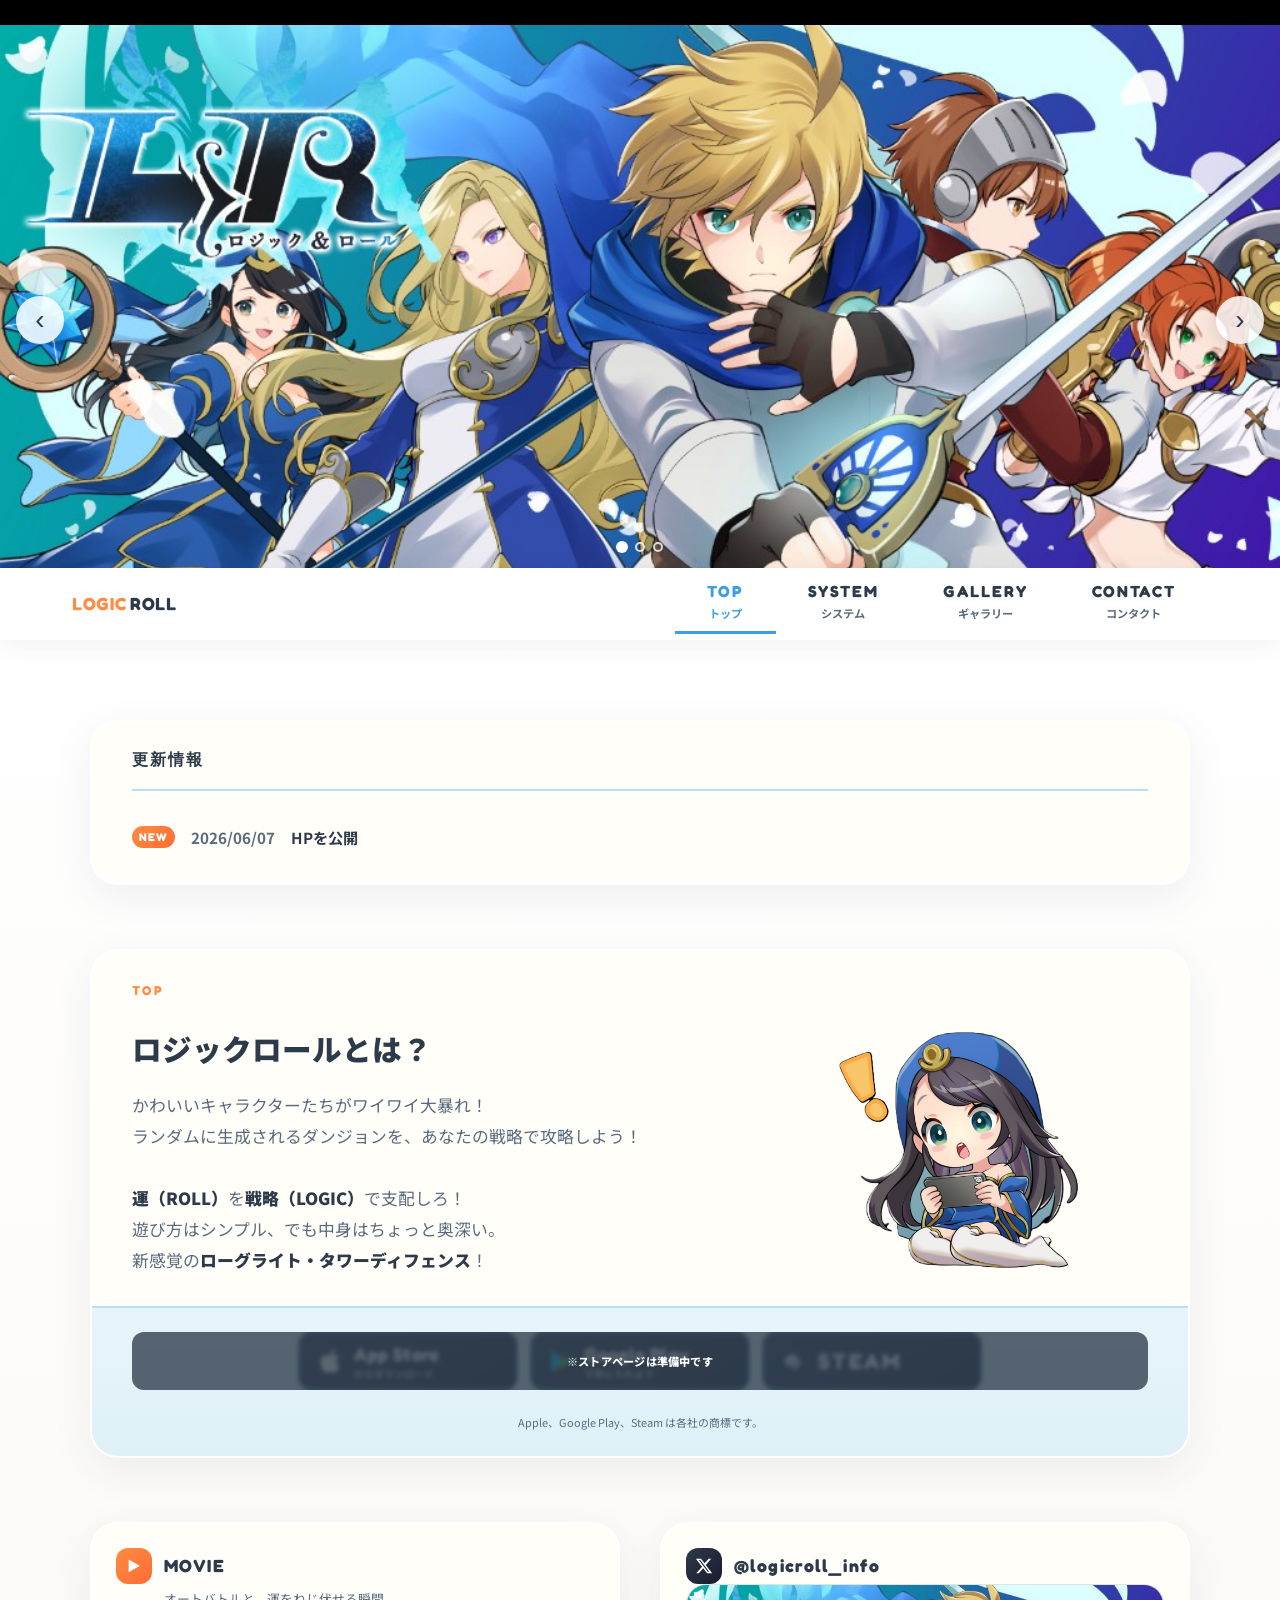
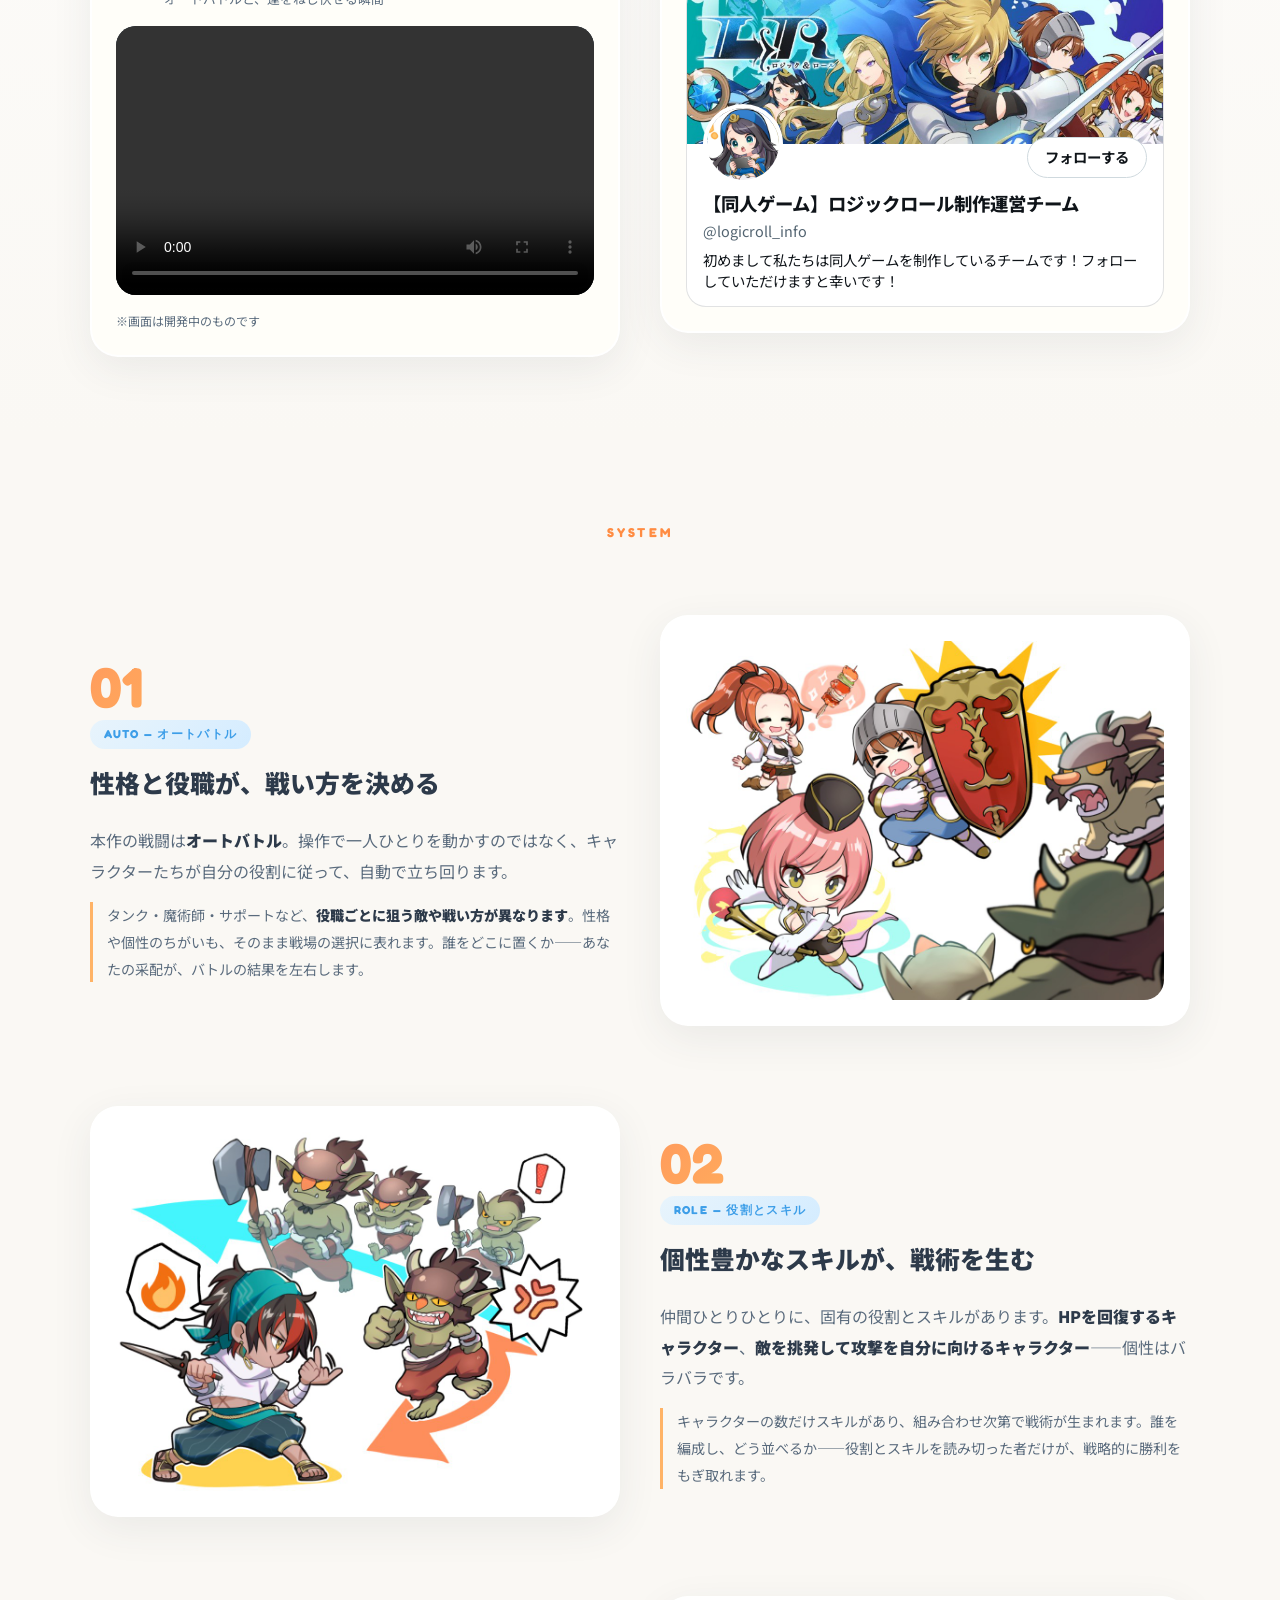
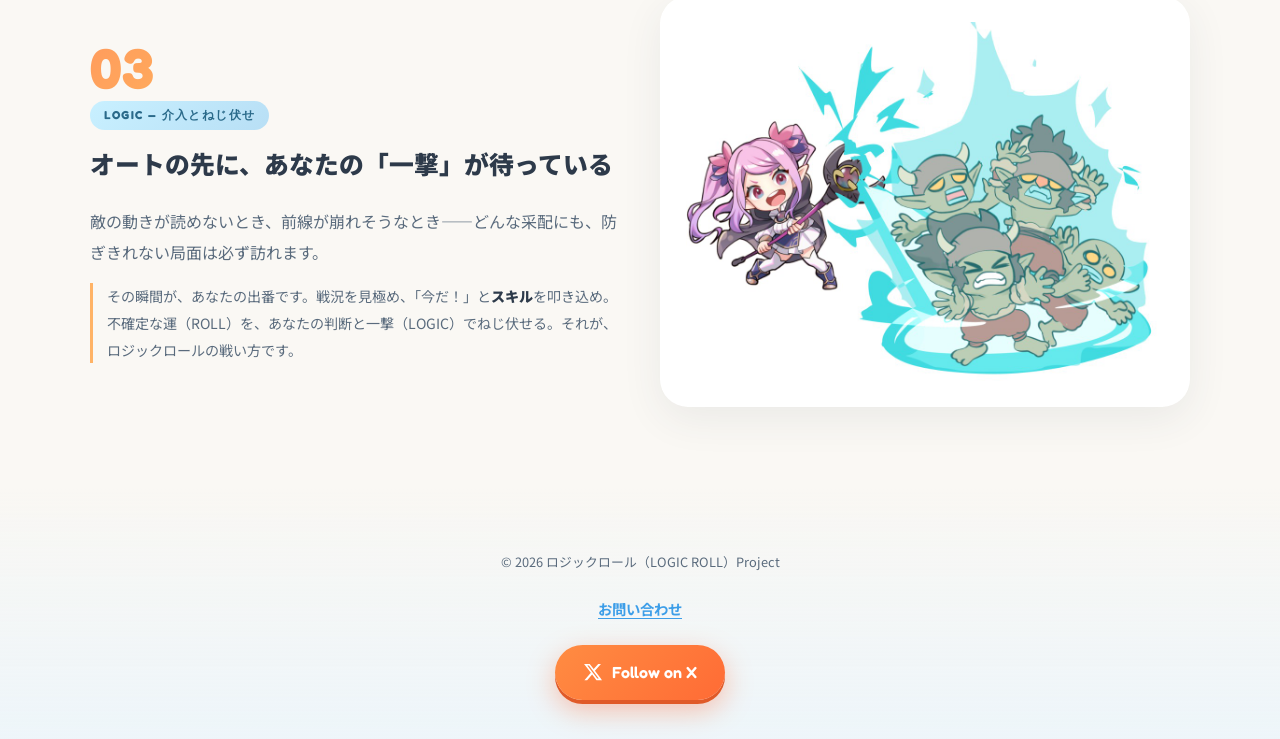
==== commit 33f0648e: "お問い合わせを別ページへ統一 Co-authored-by: Cursor <cursoragent@cursor.com>" ====
--- a/index.html
+++ b/index.html
@@ -134,6 +134,17 @@
     <!-- TOP：YouTube & X -->
     <section class="page-section page-section--top" id="top" data-panel="top">
       <div class="section-inner">
+        <section class="update-block" aria-labelledby="update-heading">
+          <h3 id="update-heading" class="update-block__title">更新情報</h3>
+          <ul class="update-list">
+            <li class="update-item">
+              <span class="update-item__badge">NEW</span>
+              <time class="update-item__date" datetime="2026-06-07">2026/06/07</time>
+              <span class="update-item__text">HPを公開</span>
+            </li>
+          </ul>
+        </section>
+
         <div class="about-intro">
           <span class="about-intro__eyebrow">TOP</span>
           <div class="about-intro__layout">
@@ -193,17 +204,6 @@
           <p class="platform-strip__note">Apple、Google Play、Steam は各社の商標です。</p>
           </div>
         </div>
-
-        <section class="update-block" aria-labelledby="update-heading">
-          <h3 id="update-heading" class="update-block__title">更新情報</h3>
-          <ul class="update-list">
-            <li class="update-item">
-              <span class="update-item__badge">NEW</span>
-              <time class="update-item__date" datetime="2026-06-07">2026/06/07</time>
-              <span class="update-item__text">HPを公開</span>
-            </li>
-          </ul>
-        </section>
 
         <div class="top-grid">
           <div class="media-block media-block--youtube">
@@ -364,82 +364,6 @@
       </div>
     </section>
 
-    <!-- CONTACT -->
-    <section class="page-section page-section--contact" id="contact" data-panel="contact">
-      <div class="section-inner">
-        <header class="section-header">
-          <span class="section-header__eyebrow">CONTACT</span>
-          <h2 class="section-header__title">お問い合わせ</h2>
-          <p class="section-header__lead">
-いつも当サークルの活動をご覧いただきありがとうございます。
-作品へのご感想やお問い合わせ、その他ご用件がございましたら、どうぞお気軽にお寄せください。
-送信後、自動返信メールをお送りいたします。
-お返事にお時間をいただく場合がございますが、あらかじめご了承いただけますと幸いです。
-          </p>
-        </header>
-
-        <form class="contact-form" id="contact-form" novalidate>
-          <div class="form-row">
-            <label class="form-label" for="contact-name">お名前 <span class="form-required">必須</span></label>
-            <input
-              class="form-input"
-              type="text"
-              id="contact-name"
-              name="name"
-              required
-              maxlength="80"
-              placeholder="例：山田 太郎"
-              autocomplete="name"
-            >
-          </div>
-
-          <div class="form-row">
-            <label class="form-label" for="contact-email">メールアドレス <span class="form-required">必須</span></label>
-            <input
-              class="form-input"
-              type="email"
-              id="contact-email"
-              name="email"
-              required
-              maxlength="254"
-              placeholder="例：example@email.com"
-              autocomplete="email"
-            >
-          </div>
-
-          <div class="form-row">
-            <label class="form-label" for="contact-subject">件名 <span class="form-required">必須</span></label>
-            <input
-              class="form-input"
-              type="text"
-              id="contact-subject"
-              name="subject"
-              required
-              maxlength="120"
-            >
-          </div>
-
-          <div class="form-row">
-            <label class="form-label" for="contact-message">お問い合わせ内容 <span class="form-required">必須</span></label>
-            <textarea
-              class="form-input form-textarea"
-              id="contact-message"
-              name="message"
-              required
-              maxlength="3000"
-              rows="7"
-              placeholder="お問い合わせ内容をご記入ください"
-            ></textarea>
-          </div>
-
-          <p class="contact-form__status" id="contact-status" role="status" aria-live="polite"></p>
-
-          <button type="submit" class="contact-form__submit" id="contact-submit">
-            <span class="contact-form__submit-text">送信する</span>
-          </button>
-        </form>
-      </div>
-    </section>
   </main>
 
   <footer class="site-footer">
@@ -462,7 +386,6 @@
   </footer>
 
   <script src="js/reveal.js" defer></script>
-  <script src="js/contact.js"></script>
   <script>
     (function () {
       const carousel = document.getElementById("hero-carousel");
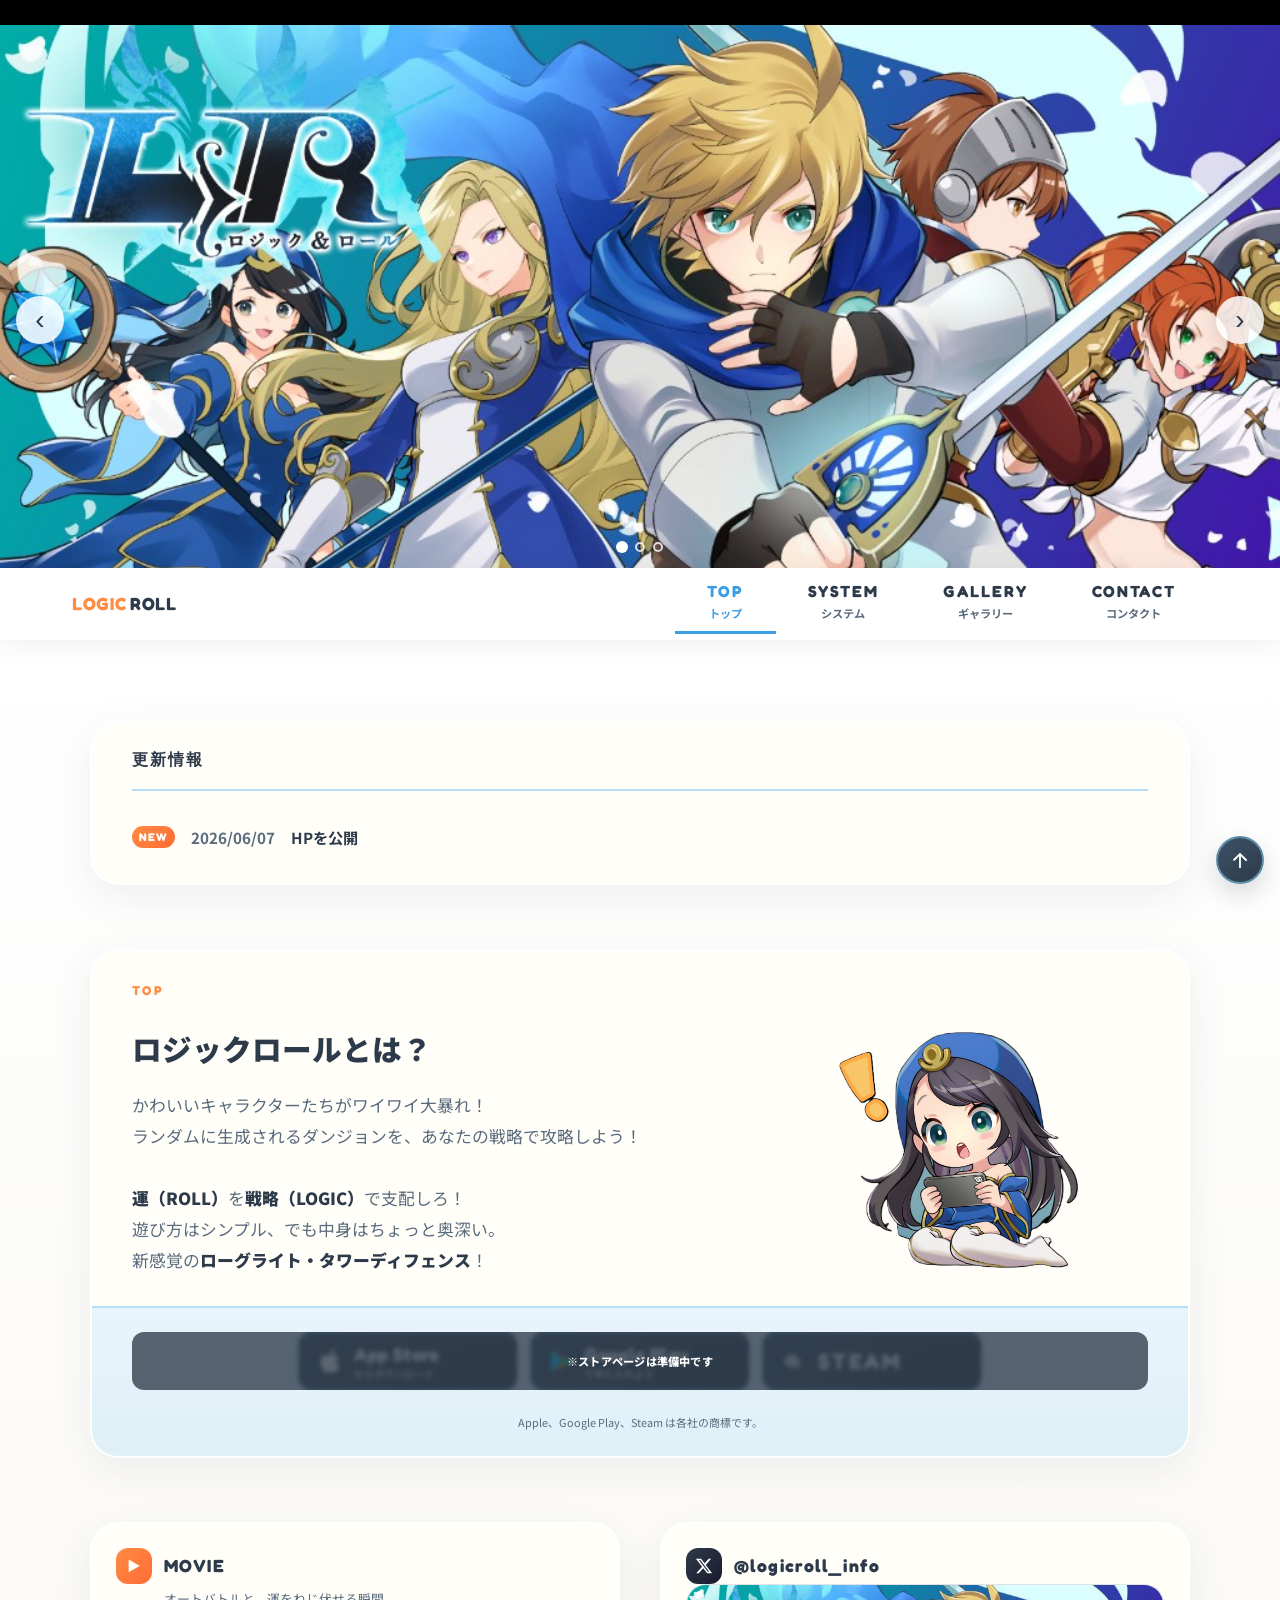
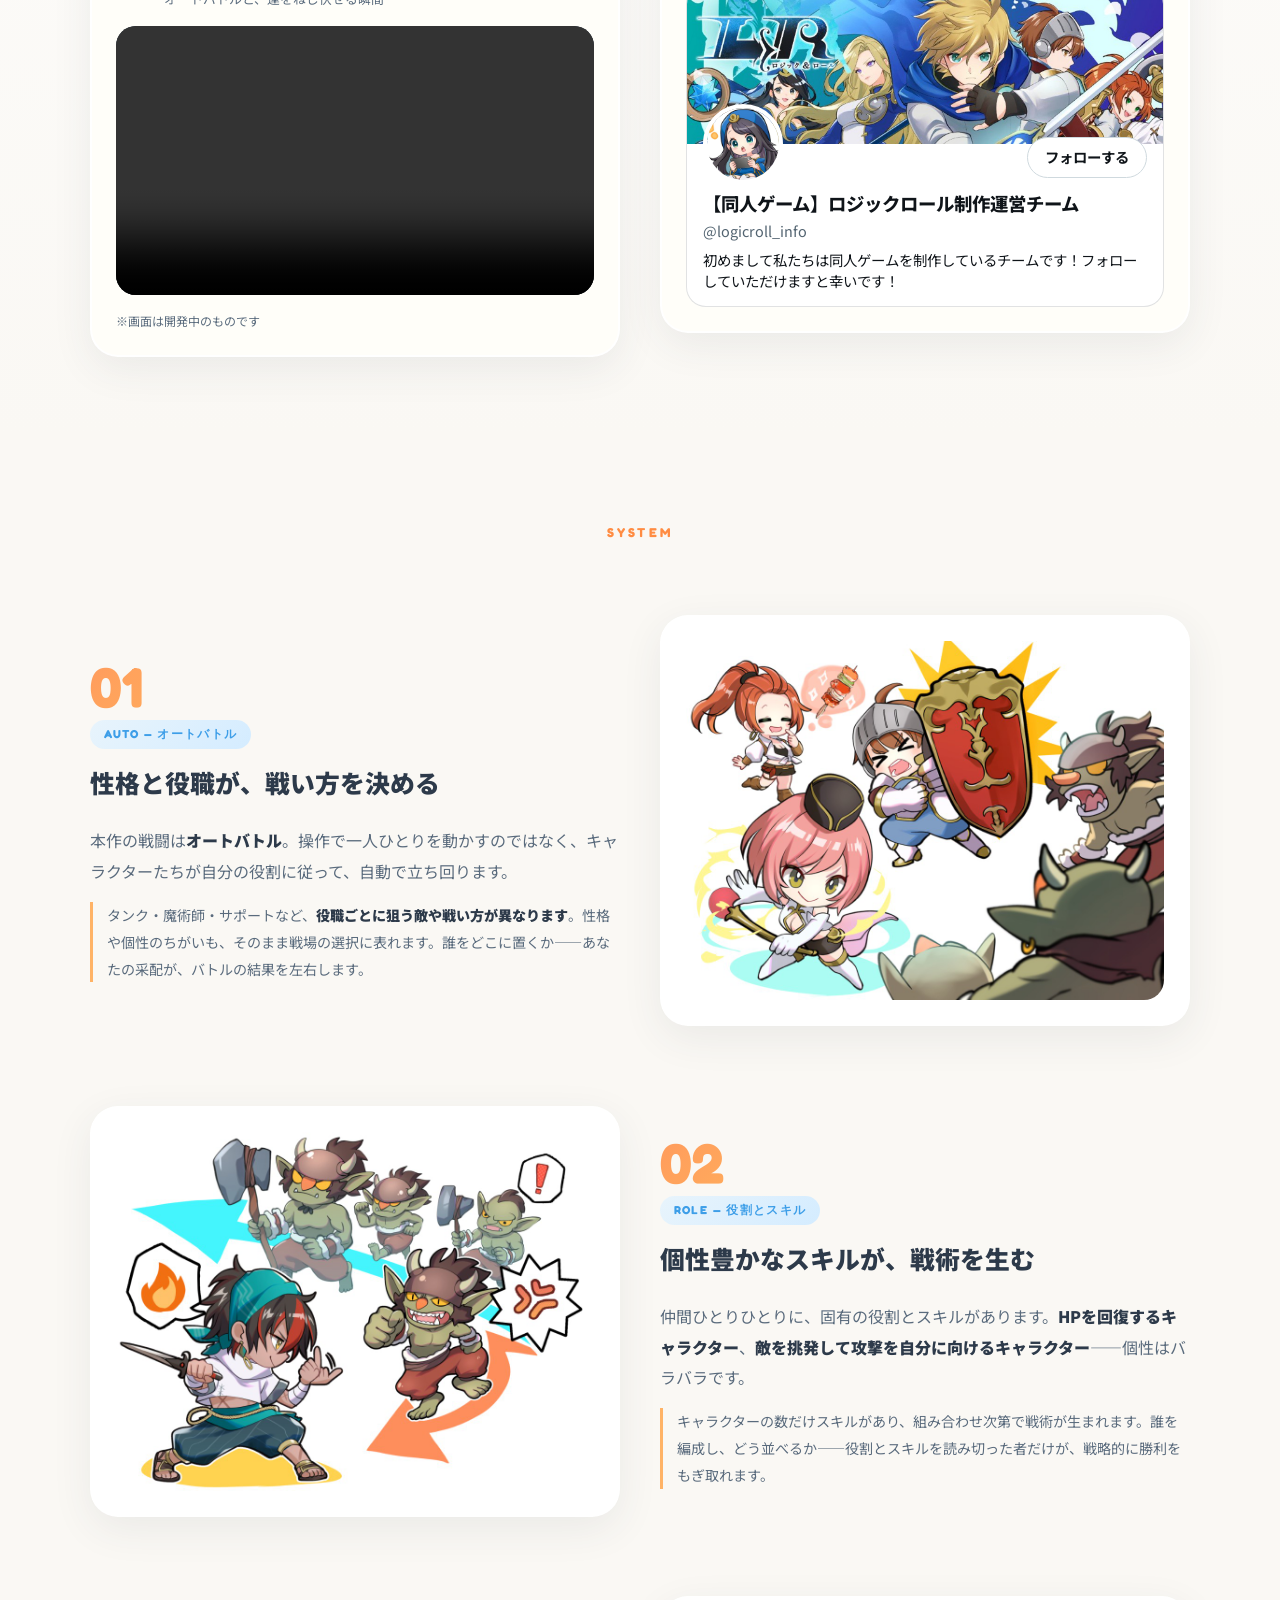
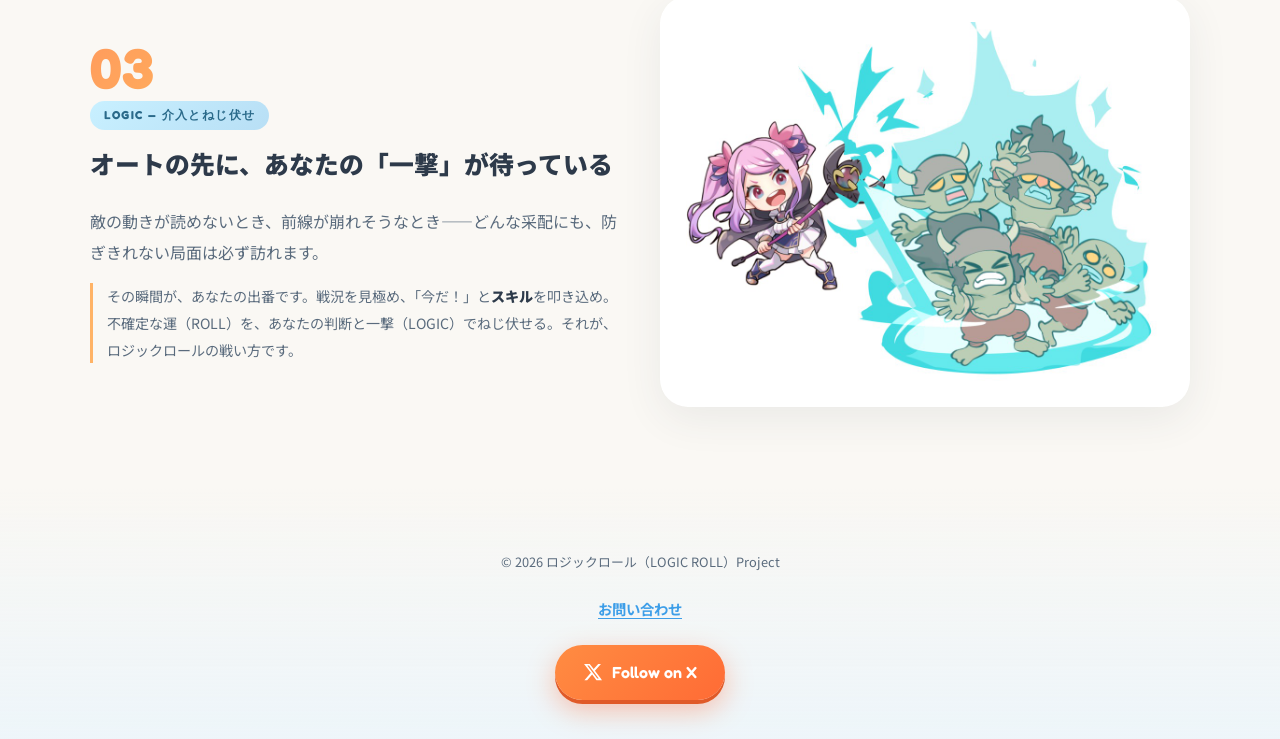
==== commit 8adeeb0e: "トップへ戻るボタン追加とカルーセル文言調整 Co-authored-by: Cursor <cursoragent@cursor.com>" ====
--- a/index.html
+++ b/index.html
@@ -75,7 +75,6 @@
             <div class="carousel__mage-art" role="img" aria-label="ロジックロール 開発中キャラクターイラスト"></div>
             <div class="carousel__hero-copy">
               <p class="carousel__catch carousel__catch--hero">現在、鋭意制作中！</p>
-              <p class="carousel__sub carousel__sub--hero"><span class="carousel__sub-line1">ゲーム画面・キャラクター・バトルシーンなど、</span><br>順次公開予定です。</p>
             </div>
           </div>
         </div>
@@ -385,6 +384,12 @@
     </div>
   </footer>
 
+  <a class="back-to-top" href="#top" aria-label="ページ上部へ戻る">
+    <svg viewBox="0 0 24 24" width="22" height="22" aria-hidden="true">
+      <path fill="currentColor" d="M12 4 4.7 11.3a1 1 0 0 0 1.4 1.4L11 7.8V20a1 1 0 1 0 2 0V7.8l4.9 4.9a1 1 0 1 0 1.4-1.4z"/>
+    </svg>
+  </a>
+
   <script src="js/reveal.js" defer></script>
   <script>
     (function () {
--- a/style.css
+++ b/style.css
@@ -201,7 +201,7 @@
 
 .carousel__catch--hero {
   font-family: var(--font-display);
-  font-size: clamp(3rem, 11vw, 7rem);
+  font-size: 2rem;
   font-weight: 700;
   letter-spacing: 0.04em;
   line-height: 1.05;
@@ -1591,6 +1591,35 @@
   box-shadow: 0 6px 0 #e05a28, 0 16px 36px rgba(255, 107, 53, 0.5);
 }
 
+.back-to-top {
+  position: fixed;
+  right: max(1rem, env(safe-area-inset-right));
+  bottom: max(1rem, env(safe-area-inset-bottom));
+  z-index: 60;
+  width: 48px;
+  height: 48px;
+  border-radius: var(--radius-pill);
+  display: grid;
+  place-items: center;
+  color: var(--color-white);
+  background: linear-gradient(145deg, #3d5266 0%, var(--color-text) 100%);
+  border: 2px solid rgba(126, 200, 232, 0.55);
+  box-shadow: 0 10px 24px rgba(45, 58, 74, 0.18);
+  text-decoration: none;
+  transition: transform var(--transition), box-shadow var(--transition), border-color var(--transition);
+}
+
+.back-to-top:hover {
+  transform: translateY(-3px);
+  border-color: var(--color-orange-soft);
+  box-shadow: 0 14px 30px rgba(61, 158, 232, 0.22);
+}
+
+.back-to-top:focus-visible {
+  outline: 4px solid rgba(61, 158, 232, 0.45);
+  outline-offset: 4px;
+}
+
 /* ==========================================================================
    Responsive
    ========================================================================== */
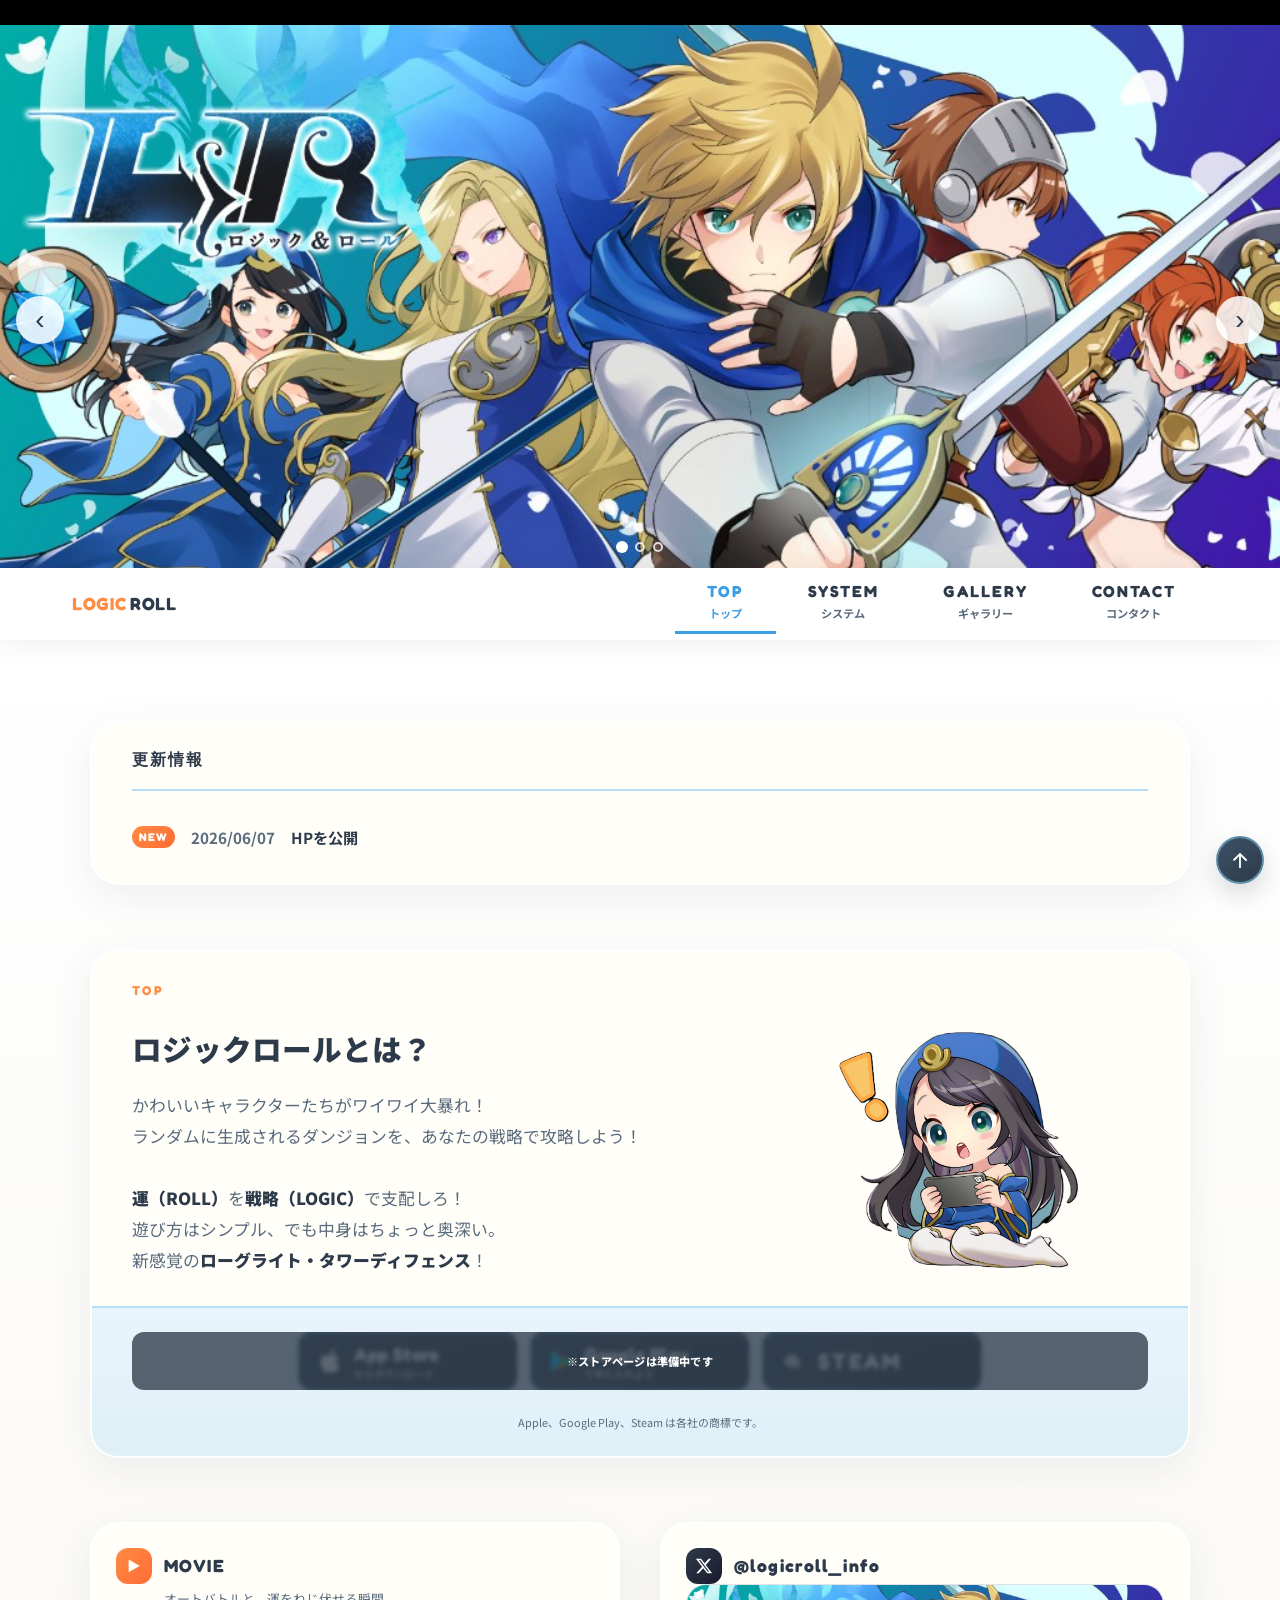
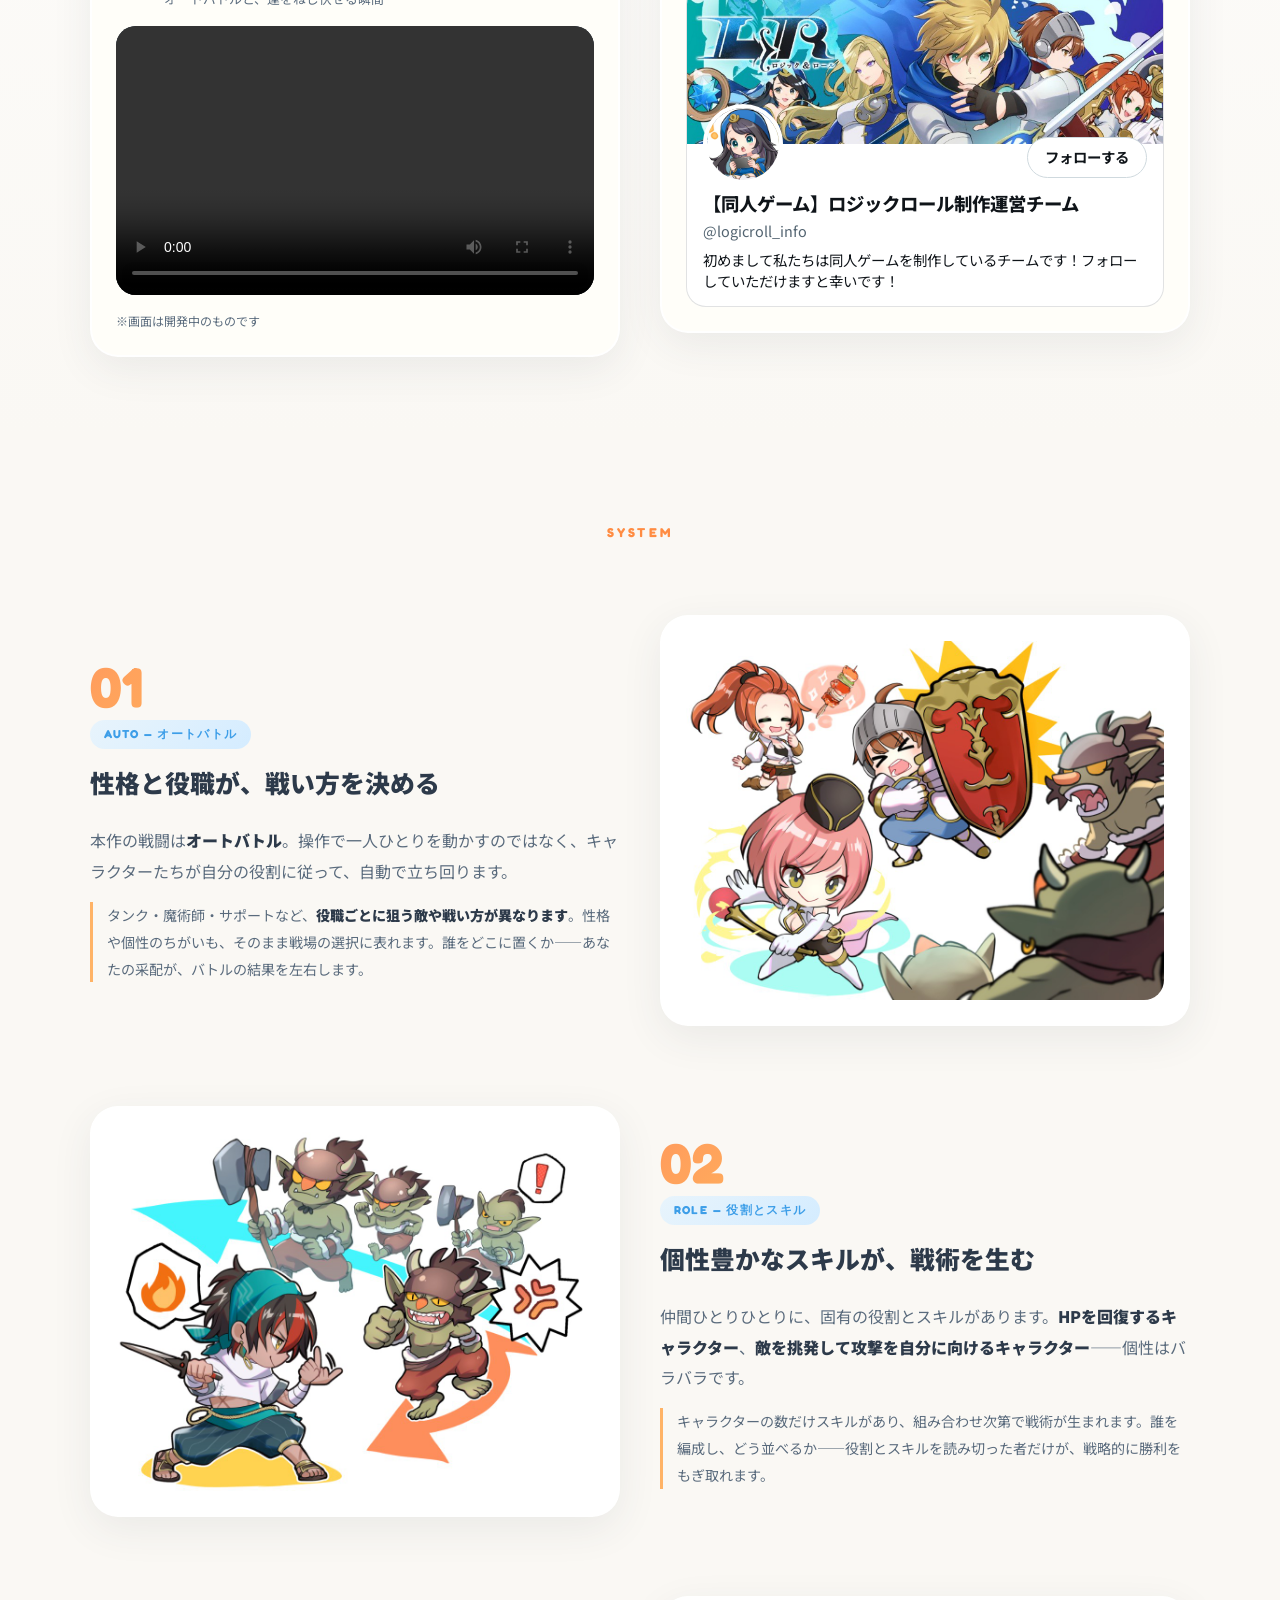
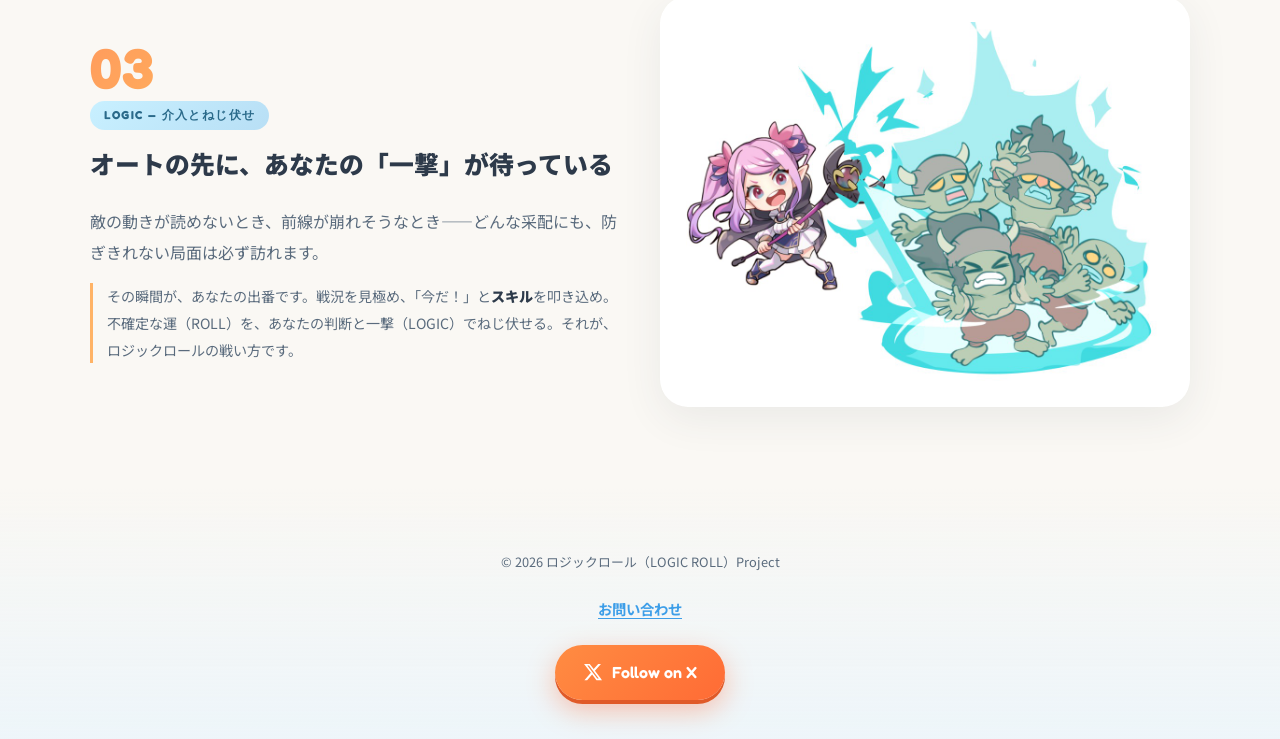
==== commit 8de27d30: "Vercel Web Analyticsを全ページに追加 Co-authored-by: Cursor <cursoragent@cursor.com>" ====
--- a/index.html
+++ b/index.html
@@ -56,6 +56,10 @@
     ]
   }
   </script>
+  <script>
+    window.va = window.va || function () { (window.vaq = window.vaq || []).push(arguments); };
+  </script>
+  <script defer src="/_vercel/insights/script.js"></script>
 </head>
 <body>
   <div class="page-bg" aria-hidden="true"></div>
--- a/style.css
+++ b/style.css
@@ -201,11 +201,10 @@
 
 .carousel__catch--hero {
   font-family: var(--font-display);
-  font-size: 2rem;
   font-weight: 700;
   letter-spacing: 0.04em;
   line-height: 1.05;
-  white-space: nowrap;
+  white-space: normal;
   margin: 0 0 var(--space-md);
   padding: 0.35em 0.65em;
   background: linear-gradient(135deg, var(--color-nav-active) 0%, #2a6eb8 55%, #1e3a5f 100%);
@@ -236,6 +235,12 @@
   text-shadow: 0 2px 12px rgba(0, 0, 0, 0.35);
   margin-bottom: var(--space-sm);
   max-width: 420px;
+}
+
+.carousel__catch.carousel__catch--hero {
+  font-size: clamp(2.1rem, 5.2vw, 4.4rem);
+  white-space: nowrap;
+  max-width: 100%;
 }
 
 .carousel__logo {
@@ -1721,7 +1726,12 @@
   }
 
   .carousel__catch--hero {
-    font-size: clamp(2rem, 10vw, 3.25rem);
+    font-size: clamp(2.4rem, 9.5vw, 4.25rem);
+    white-space: normal;
+  }
+
+  .carousel__catch.carousel__catch--hero {
+    font-size: clamp(2.4rem, 9.5vw, 4.25rem);
     white-space: normal;
   }
 
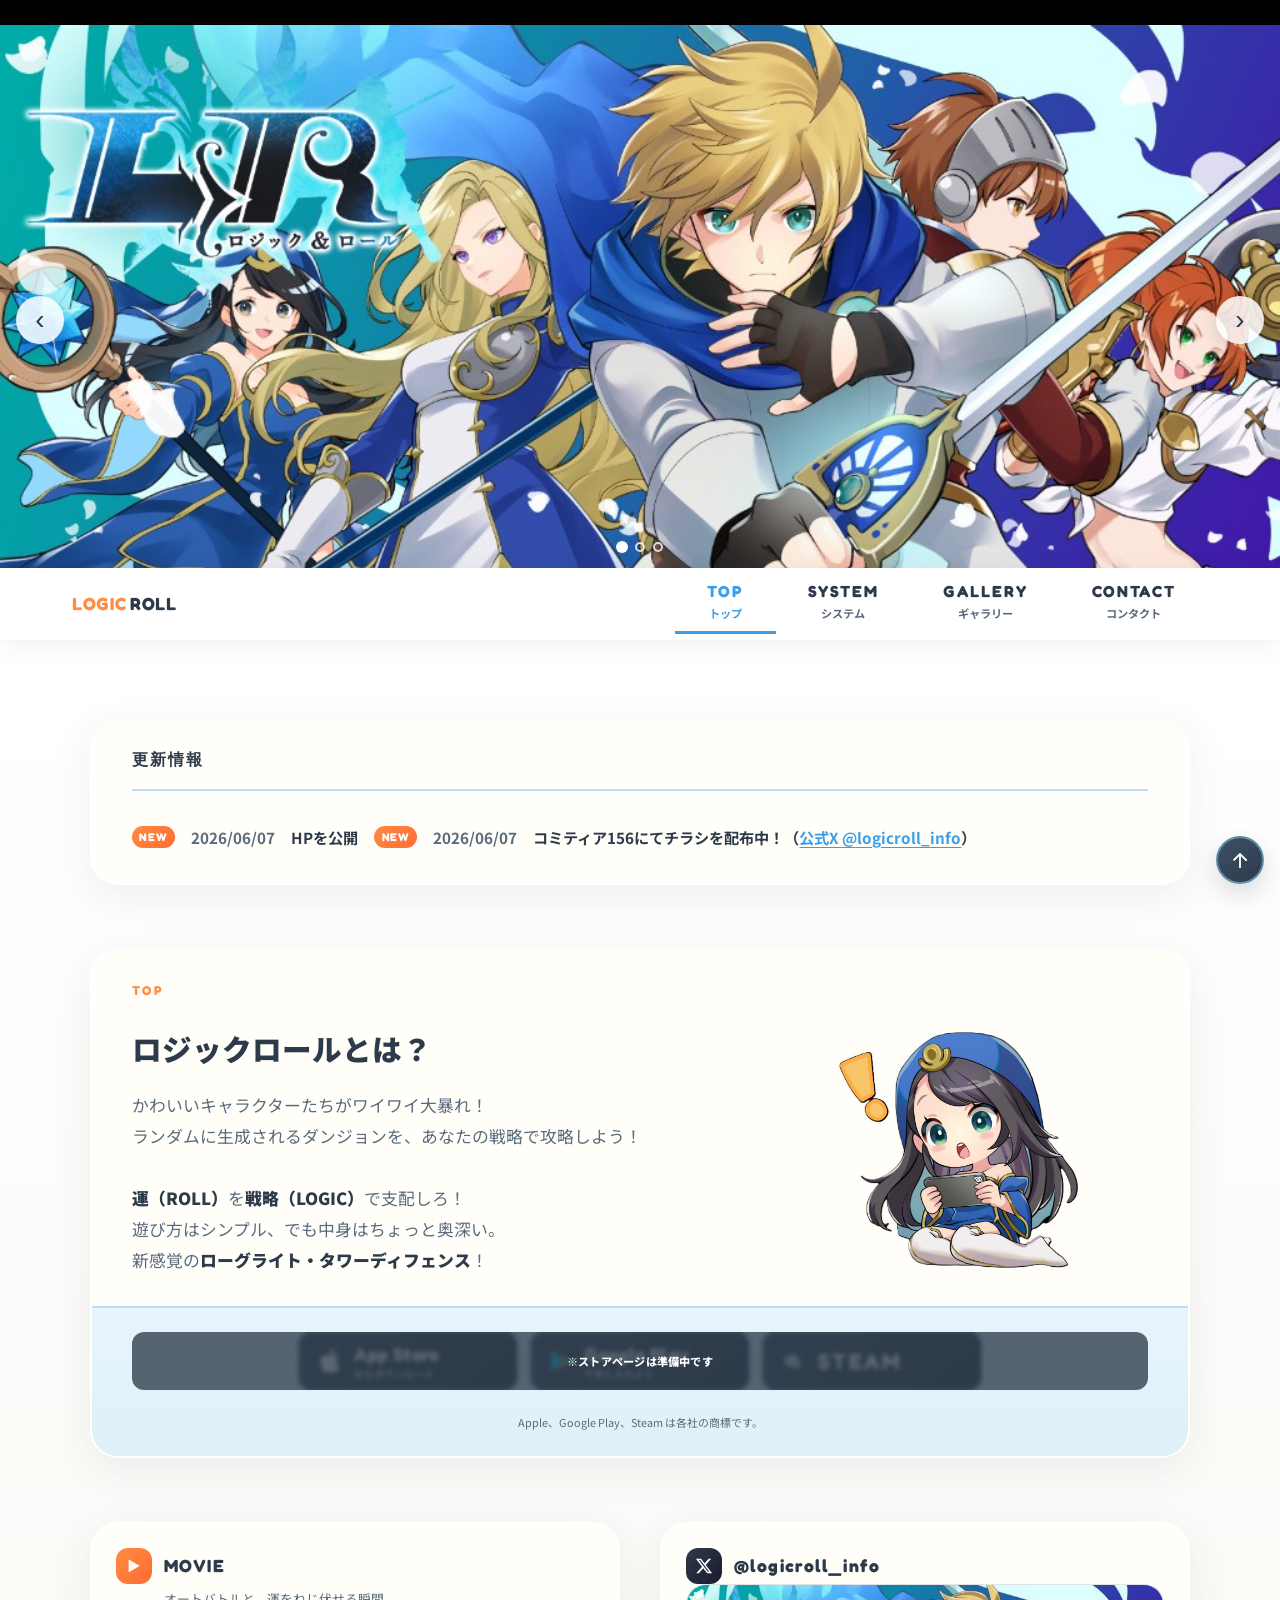
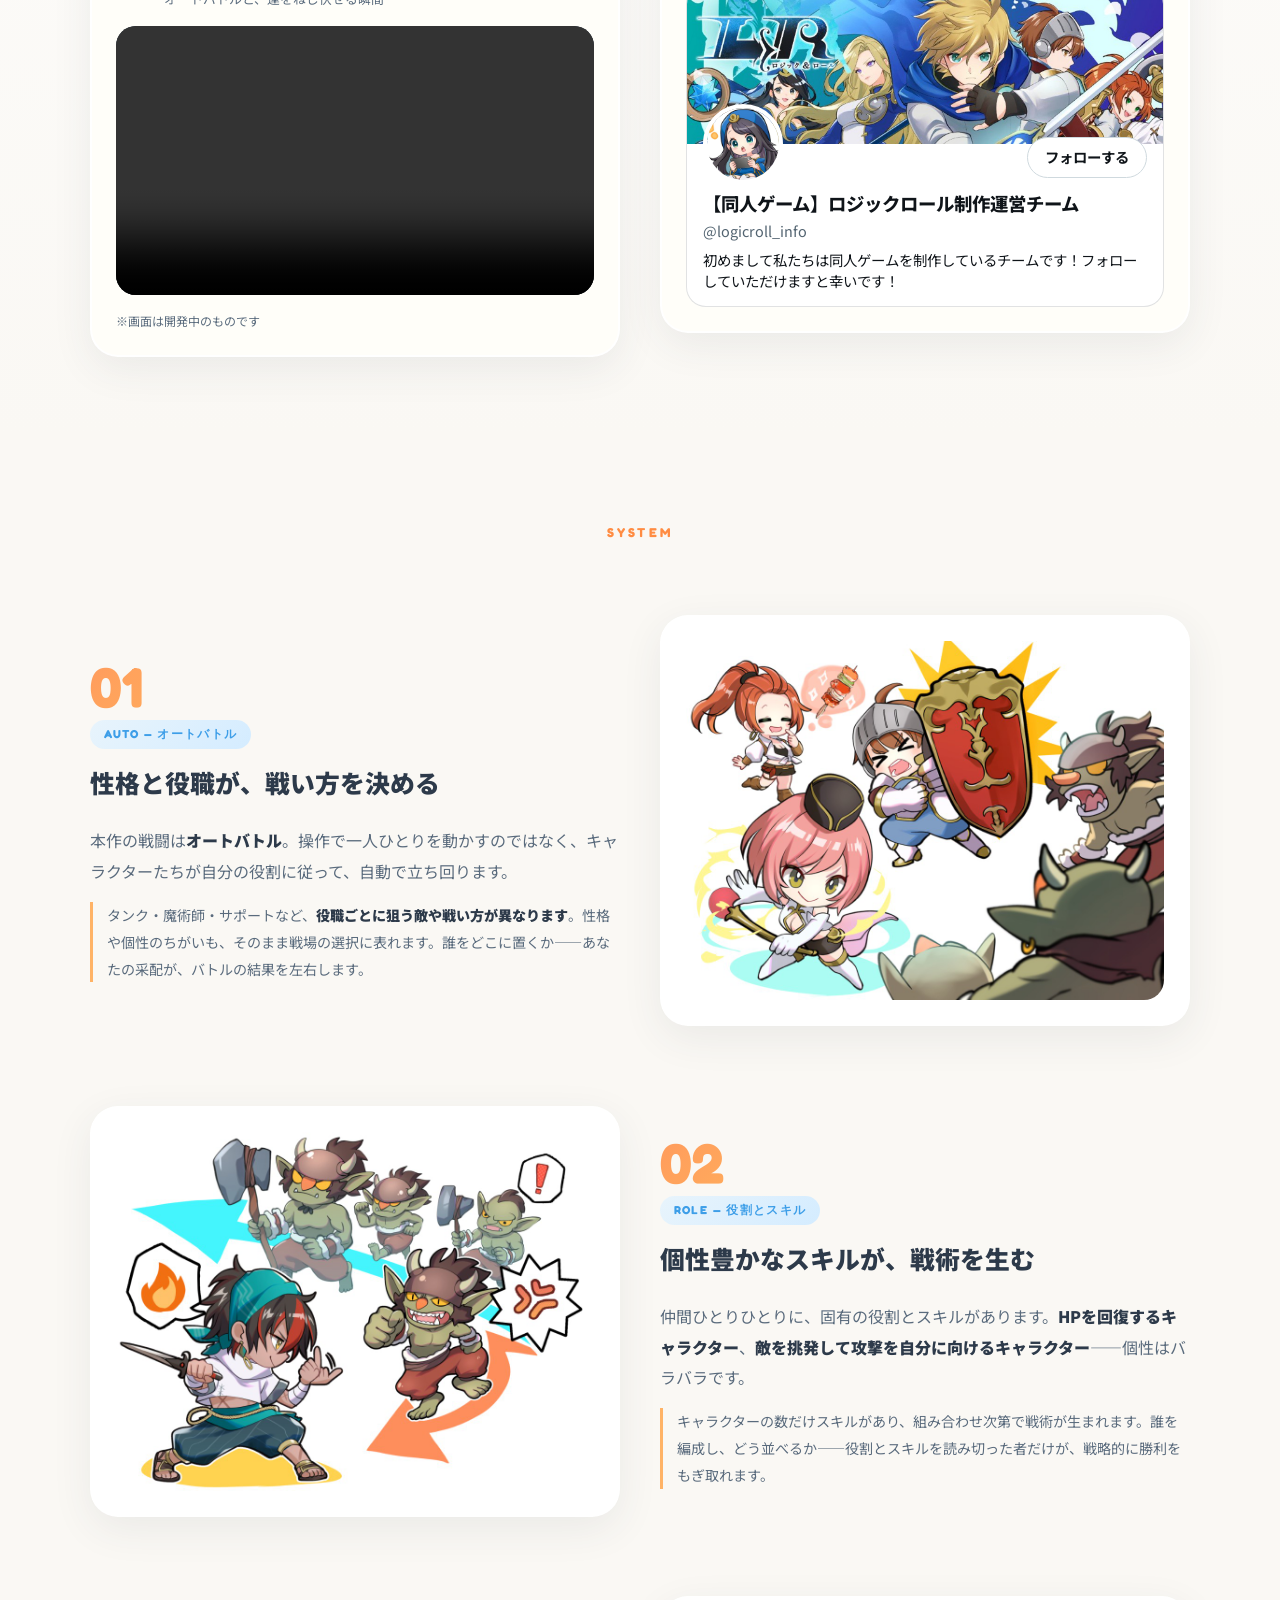
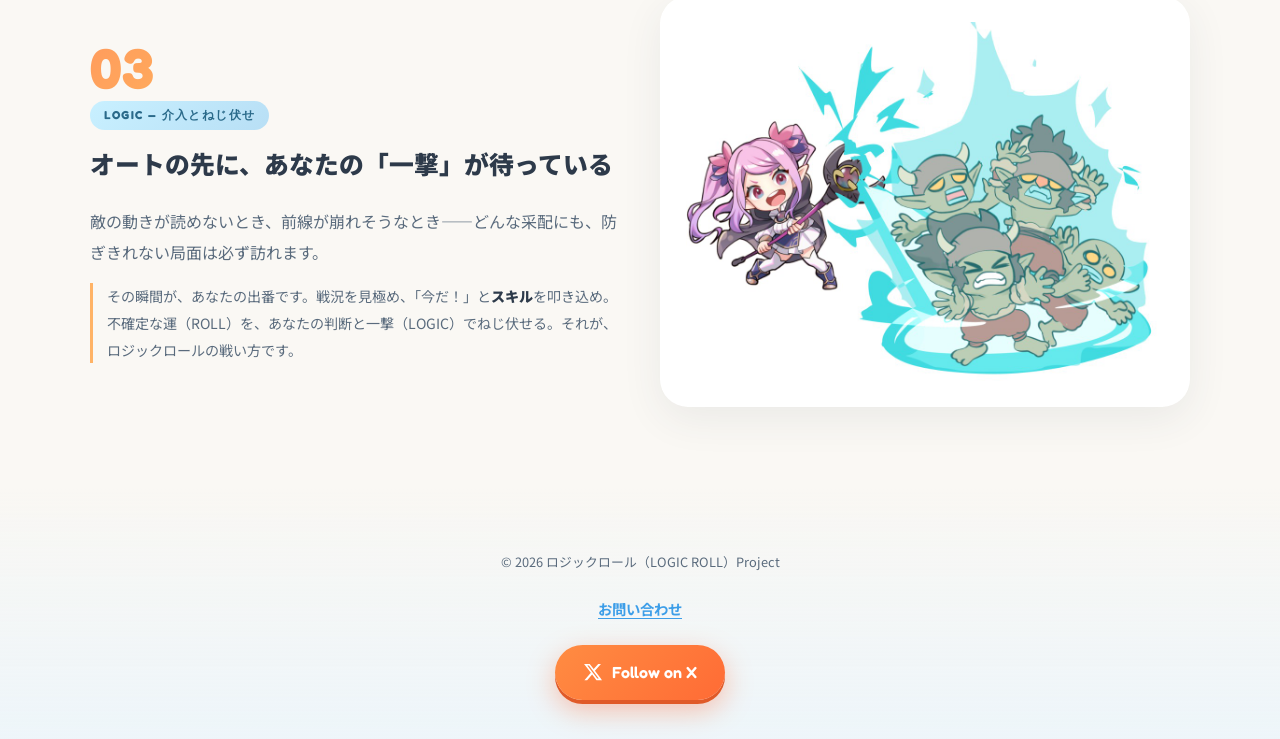
==== commit 75698b08: "更新情報にコミティア156の公式Xリンクを追加 Co-authored-by: Cursor <cursoragent@cursor.com>" ====
--- a/index.html
+++ b/index.html
@@ -144,6 +144,9 @@
               <span class="update-item__badge">NEW</span>
               <time class="update-item__date" datetime="2026-06-07">2026/06/07</time>
               <span class="update-item__text">HPを公開</span>
+              <span class="update-item__badge">NEW</span>
+              <time class="update-item__date" datetime="2026-06-07">2026/06/07</time>
+              <span class="update-item__text">コミティア156にてチラシを配布中！（<a class="update-item__link" href="https://x.com/logicroll_info" target="_blank" rel="noopener noreferrer">公式X @logicroll_info</a>）</span>
             </li>
           </ul>
         </section>
--- a/style.css
+++ b/style.css
@@ -777,6 +777,16 @@
   color: var(--color-text);
 }
 
+.update-item__link {
+  color: var(--color-nav-active);
+  text-decoration: underline;
+  text-underline-offset: 3px;
+}
+
+.update-item__link:hover {
+  color: var(--color-orange);
+}
+
 /* ==========================================================================
    TOP — YouTube & Twitter
    ========================================================================== */
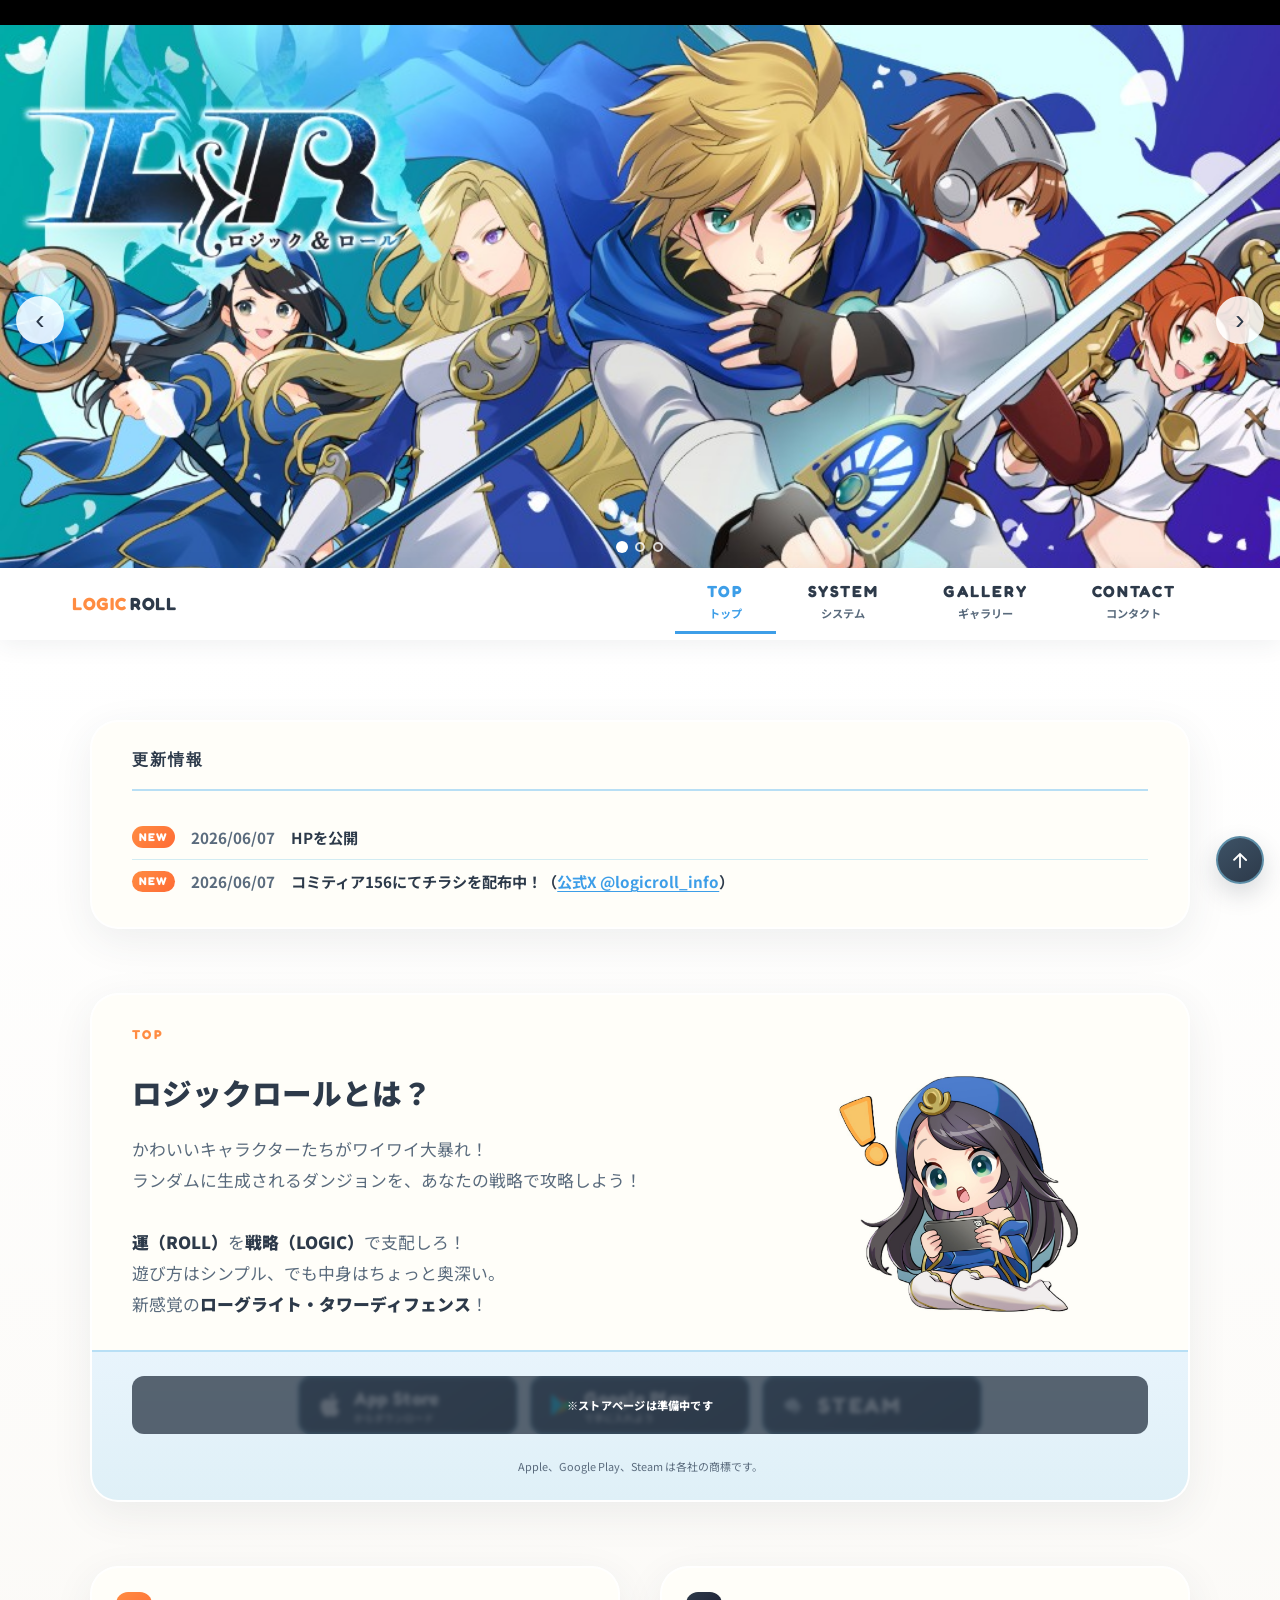
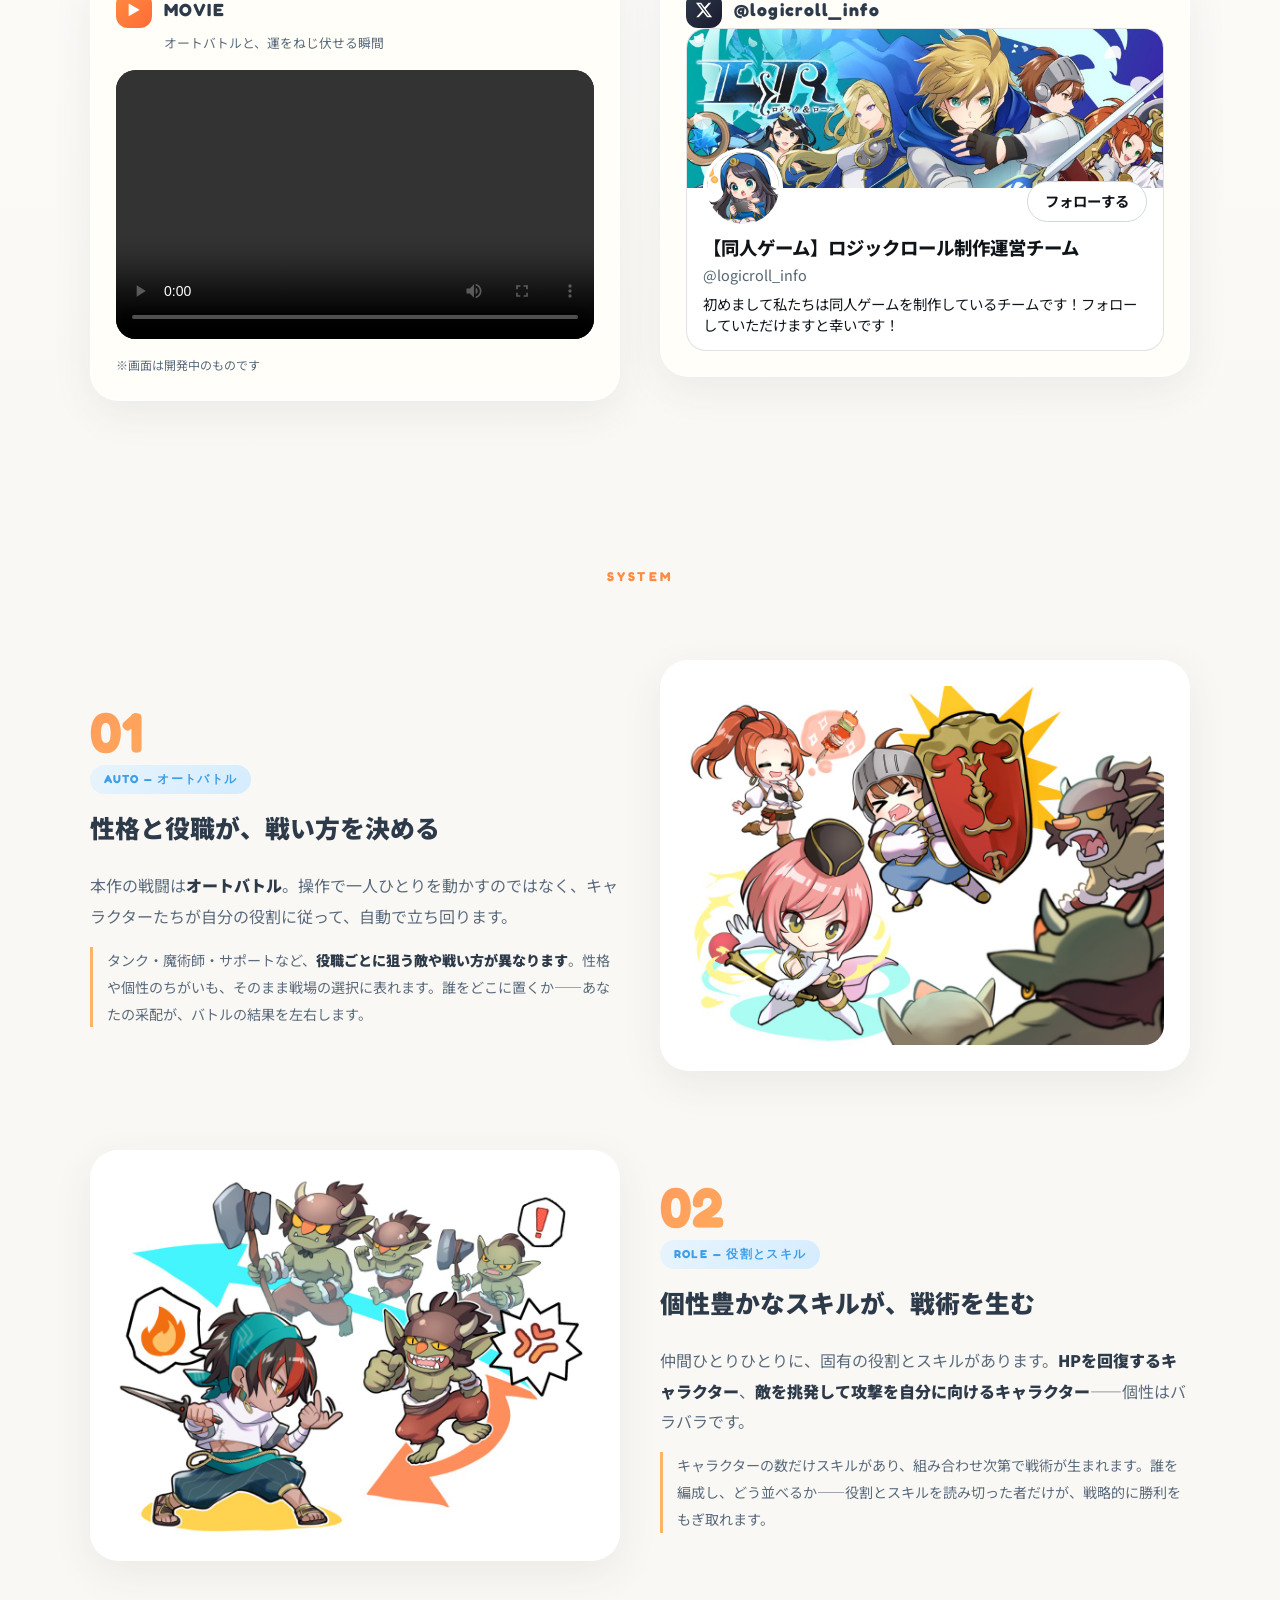
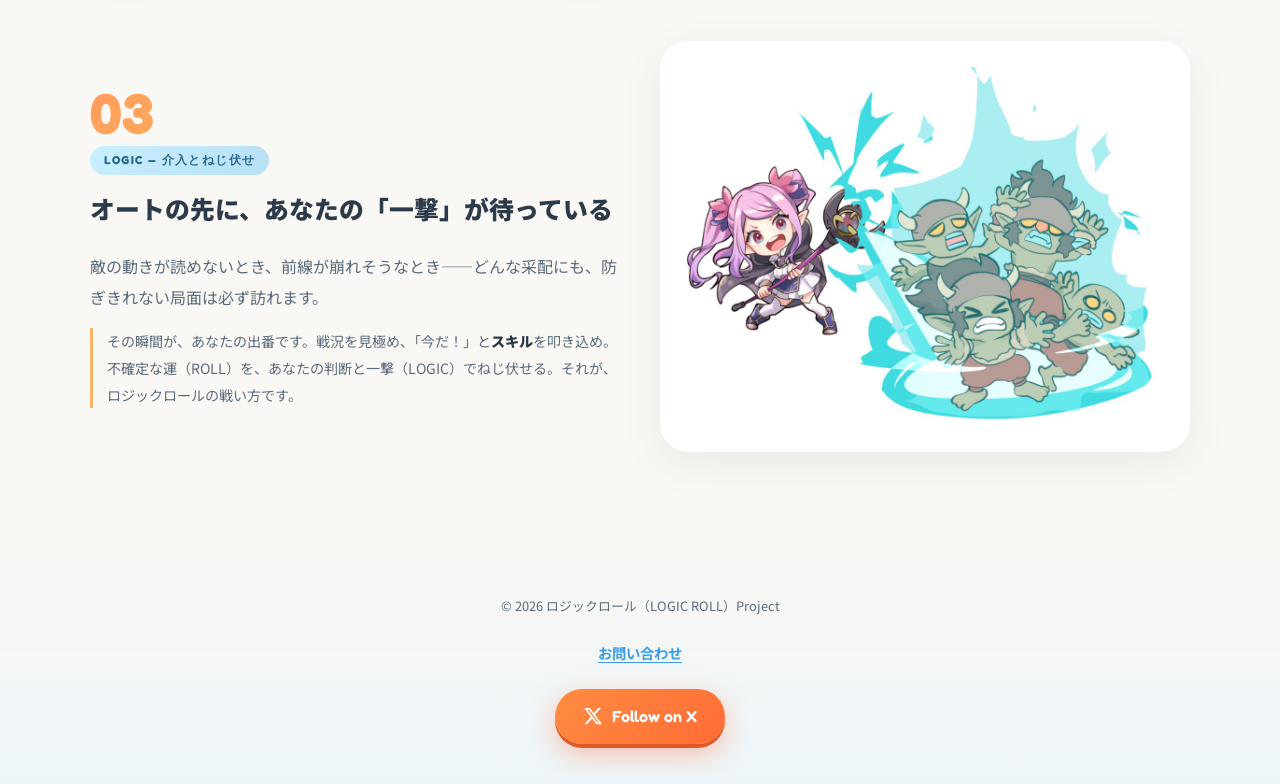
==== commit 1107846b: "更新情報を改行表示し、カルーセル3枚目の中間幅レイアウトを修正 Co-authored-by: Cursor <cursoragent@cursor.com>" ====
--- a/index.html
+++ b/index.html
@@ -144,6 +144,8 @@
               <span class="update-item__badge">NEW</span>
               <time class="update-item__date" datetime="2026-06-07">2026/06/07</time>
               <span class="update-item__text">HPを公開</span>
+            </li>
+            <li class="update-item">
               <span class="update-item__badge">NEW</span>
               <time class="update-item__date" datetime="2026-06-07">2026/06/07</time>
               <span class="update-item__text">コミティア156にてチラシを配布中！（<a class="update-item__link" href="https://x.com/logicroll_info" target="_blank" rel="noopener noreferrer">公式X @logicroll_info</a>）</span>
--- a/style.css
+++ b/style.css
@@ -168,34 +168,42 @@
 .carousel__mage-layout {
   position: absolute;
   inset: 0;
-  display: grid;
-  grid-template-columns: 50% 50%;
-  align-items: stretch;
   background: #000;
+  overflow: hidden;
 }
 
 .carousel__mage-art {
+  position: absolute;
+  left: 0;
+  bottom: 0;
+  width: clamp(240px, 52%, 720px);
+  height: 100%;
   background: url("images/hero-mage.png") no-repeat left bottom;
-  background-size: auto 115%;
-  min-height: 100%;
+  background-size: auto min(115%, 100%);
   z-index: 1;
+  pointer-events: none;
 }
 
 .carousel__hero-copy {
+  position: absolute;
+  right: 0;
+  top: 0;
+  bottom: 0;
   z-index: 2;
   display: flex;
   flex-direction: column;
   justify-content: center;
   align-items: flex-start;
   text-align: left;
-  padding: var(--space-lg) clamp(2.5rem, 5vw, 3.5rem) var(--space-lg) clamp(0.25rem, 1vw, 0.75rem);
+  width: clamp(260px, 48%, 560px);
+  padding: var(--space-lg) clamp(1rem, 3vw, 3rem);
   padding-bottom: calc(var(--nav-height) + var(--space-lg));
   box-sizing: border-box;
   background: linear-gradient(
     90deg,
     transparent 0%,
-    rgba(0, 0, 0, 0.45) 15%,
-    rgba(0, 0, 0, 0.65) 100%
+    rgba(0, 0, 0, 0.35) 18%,
+    rgba(0, 0, 0, 0.72) 100%
   );
 }
 
@@ -1648,6 +1656,32 @@
   }
 }
 
+@media (max-width: 1100px) and (min-width: 769px) {
+  .carousel__mage-art {
+    width: clamp(200px, 46%, 520px);
+    background-size: auto min(105%, 100%);
+  }
+
+  .carousel__hero-copy {
+    width: clamp(220px, 54%, 460px);
+    align-items: center;
+    text-align: center;
+    padding-left: clamp(0.75rem, 2vw, 1.5rem);
+    padding-right: clamp(0.75rem, 2vw, 1.5rem);
+    background: linear-gradient(
+      90deg,
+      rgba(0, 0, 0, 0.15) 0%,
+      rgba(0, 0, 0, 0.55) 35%,
+      rgba(0, 0, 0, 0.8) 100%
+    );
+  }
+
+  .carousel__catch.carousel__catch--hero {
+    white-space: normal;
+    font-size: clamp(1.6rem, 4.2vw, 3rem);
+  }
+}
+
 @media (max-width: 768px) {
   :root {
     --title-height: 55vh;
@@ -1716,18 +1750,14 @@
     padding-bottom: calc(var(--nav-height) + 2.5rem);
   }
 
-  .carousel__mage-layout {
-    grid-template-columns: 1fr;
-    grid-template-rows: 1fr;
-  }
-
   .carousel__mage-art {
     display: none;
   }
 
   .carousel__hero-copy {
-    grid-column: 1;
-    grid-row: 1;
+    left: 0;
+    right: 0;
+    width: 100%;
     padding: var(--space-md) 1.25rem;
     padding-bottom: calc(var(--nav-height) + 1rem);
     align-items: center;
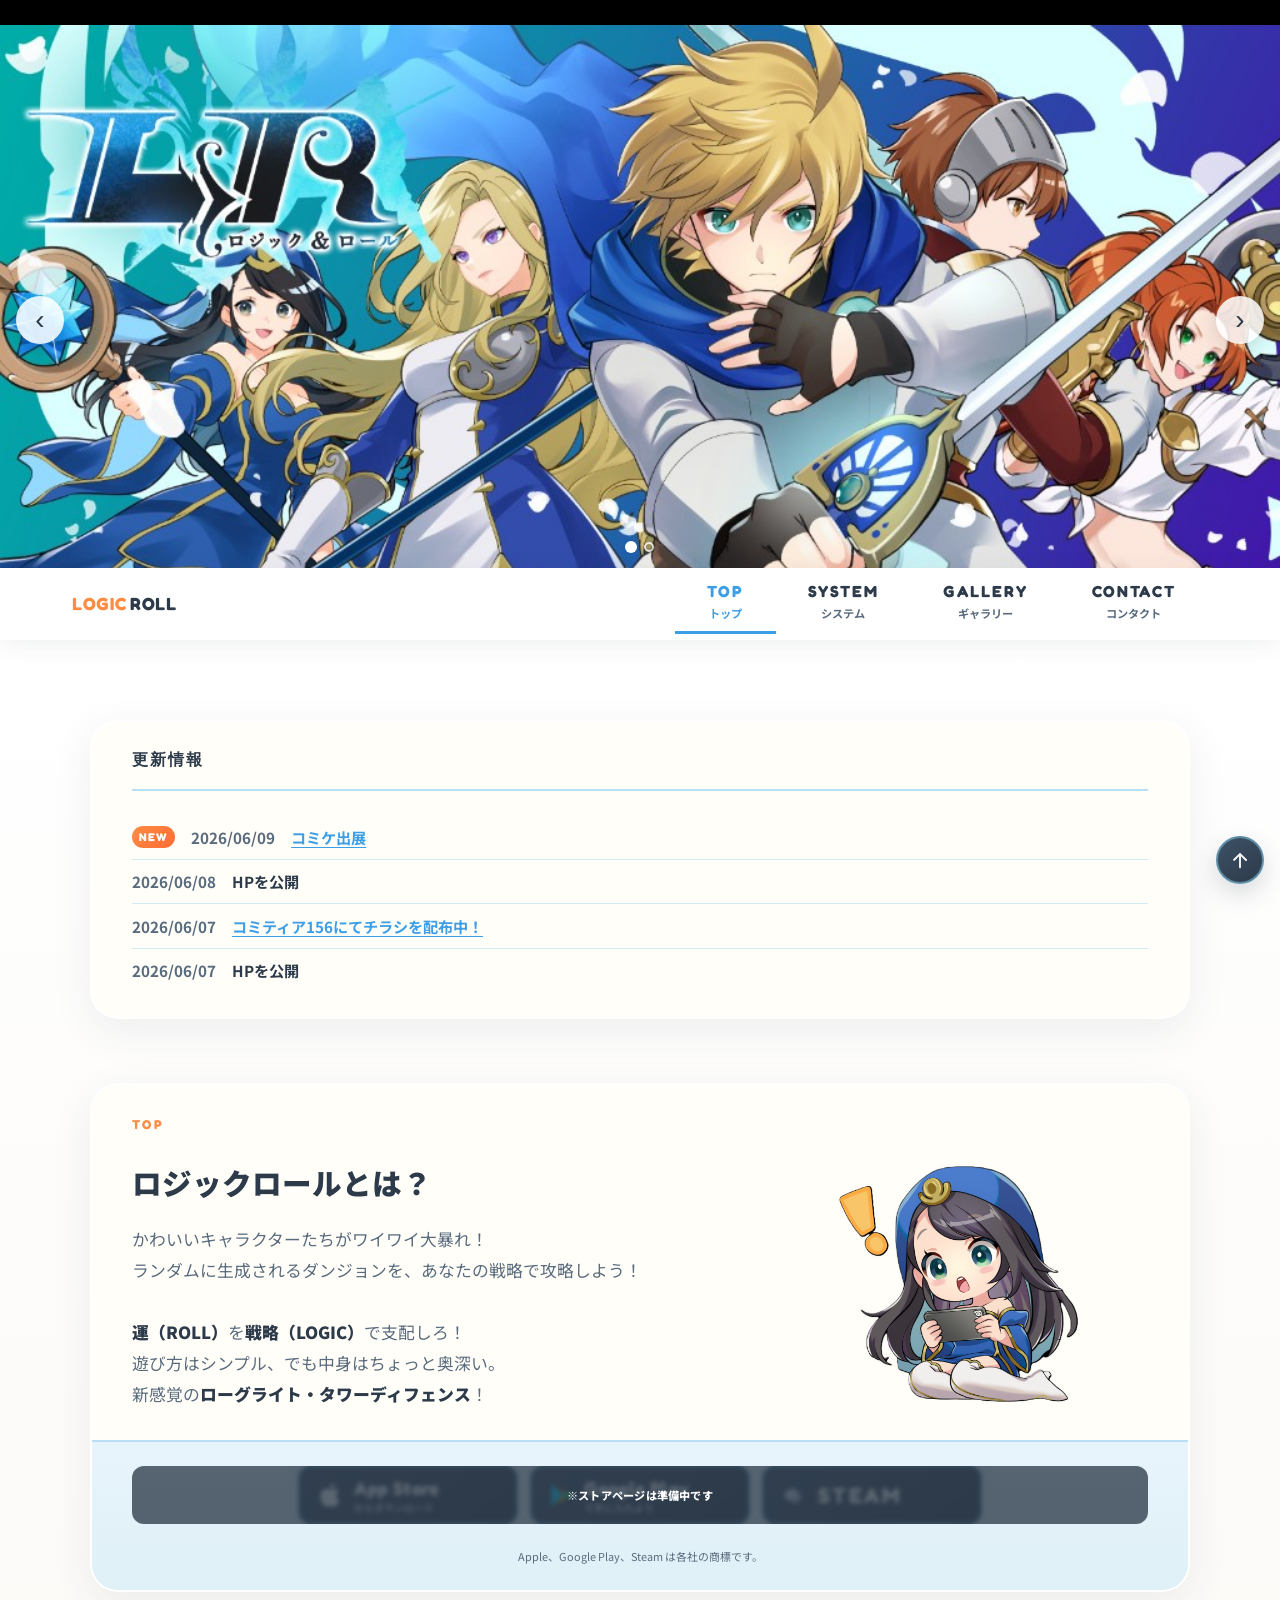
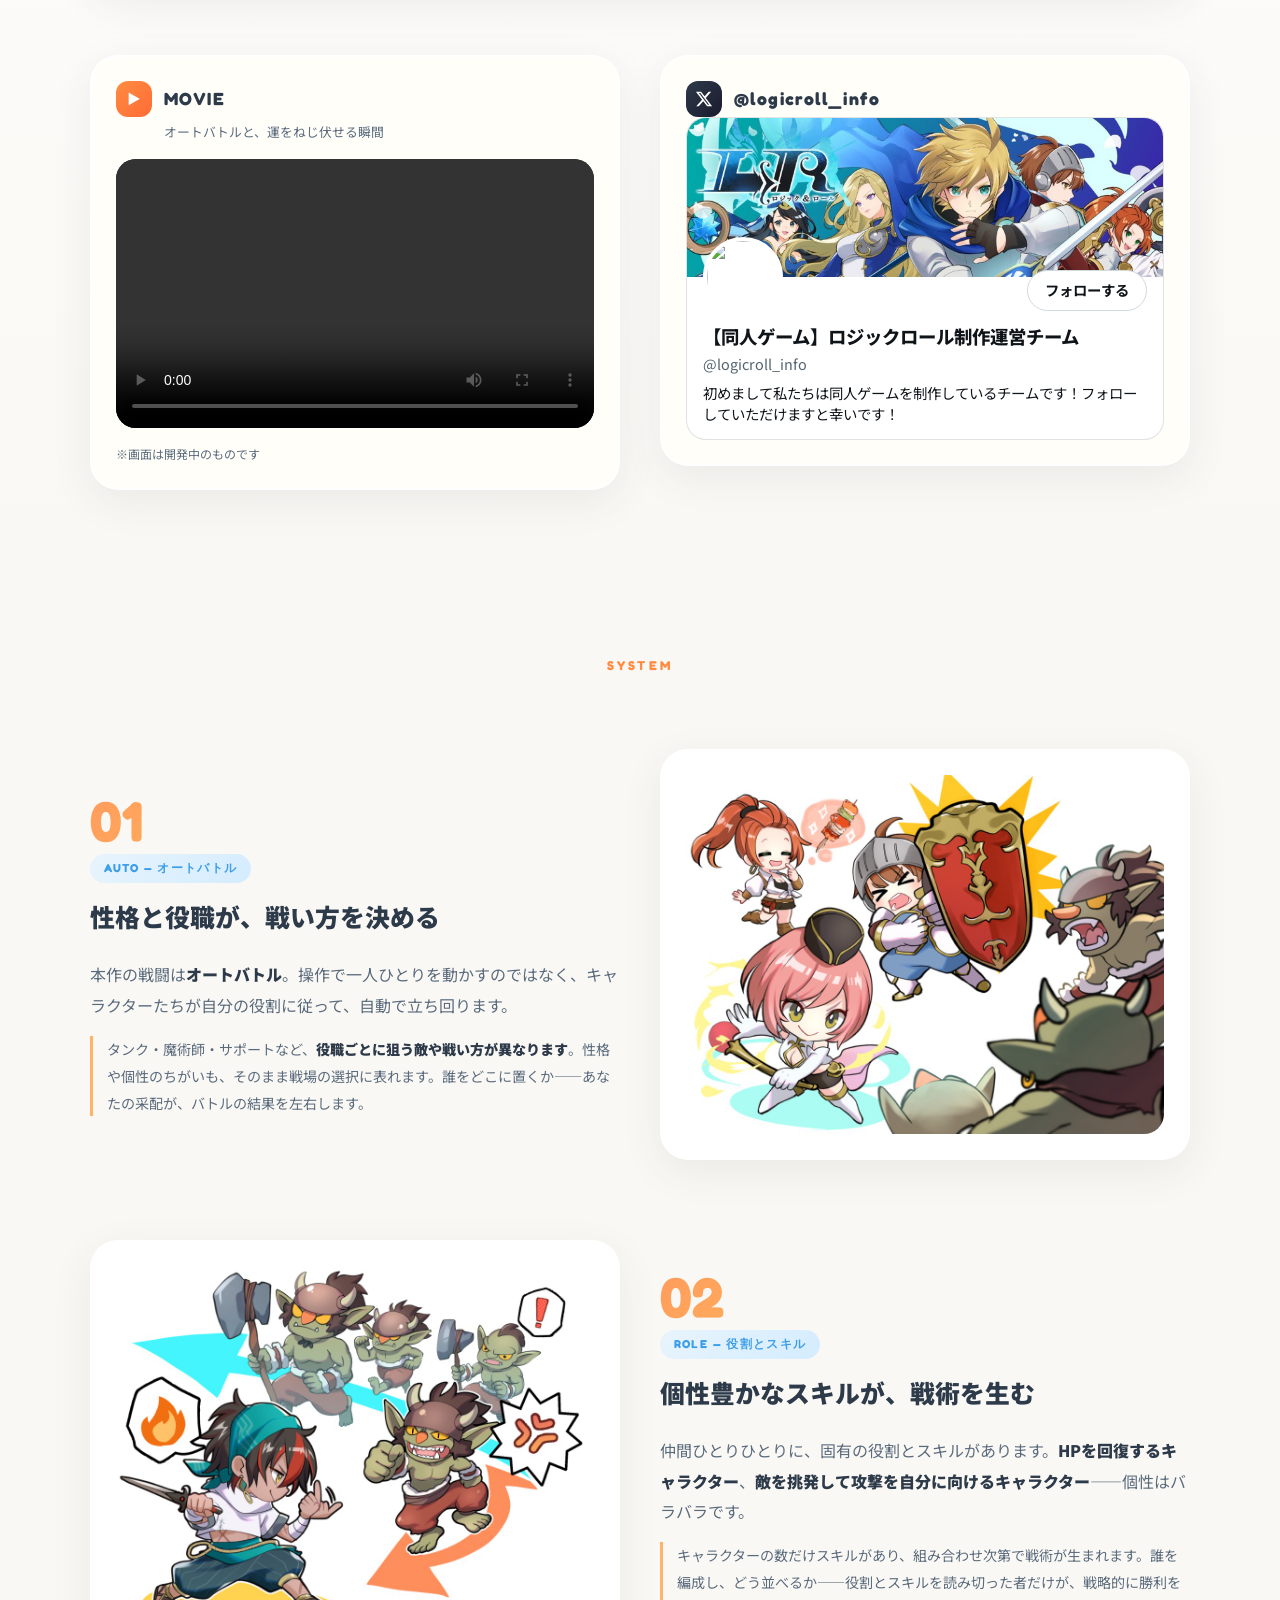
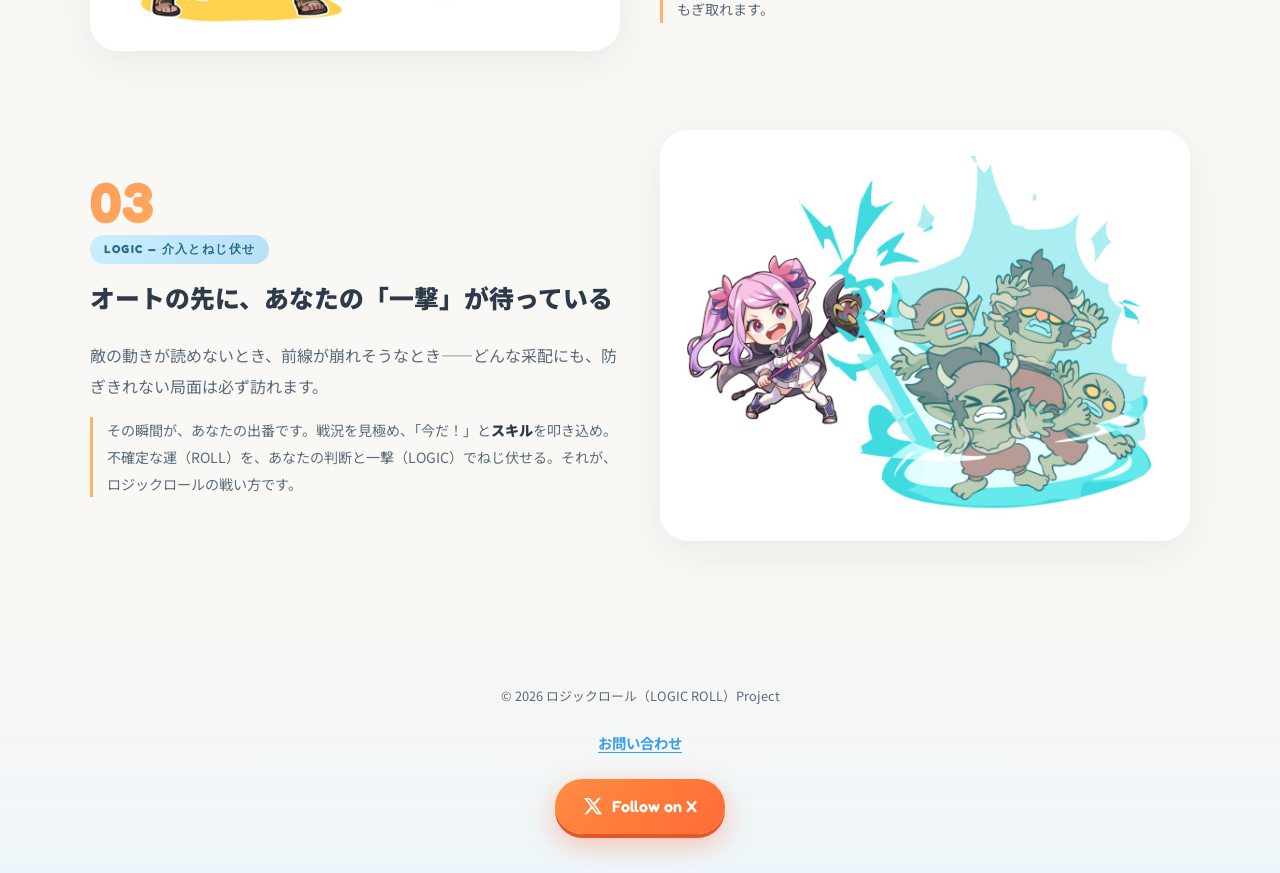
==== commit ca4a32e4: "更新情報にコミケ出展リンクを追加し、カルーセル3枚目を削除。 チラシ配布ニュースのXリンク整理と、未使用アバター画像の削除も含む。  Co-authored-by: Cursor <cursorage" ====
--- a/index.html
+++ b/index.html
@@ -74,14 +74,6 @@
         <div class="carousel__slide" data-slide="1">
           <div class="carousel__visual carousel__visual--head2" role="img" aria-label="ロジックロール（LOGIC ROLL）キービジュアル — ロゴ"></div>
         </div>
-        <div class="carousel__slide carousel__slide--mage" data-slide="2">
-          <div class="carousel__mage-layout">
-            <div class="carousel__mage-art" role="img" aria-label="ロジックロール 開発中キャラクターイラスト"></div>
-            <div class="carousel__hero-copy">
-              <p class="carousel__catch carousel__catch--hero">現在、鋭意制作中！</p>
-            </div>
-          </div>
-        </div>
       </div>
 
       <button type="button" class="carousel__arrow carousel__arrow--prev" aria-label="前のスライド">
@@ -94,7 +86,6 @@
       <div class="carousel__dots" role="tablist" aria-label="スライド選択">
         <button type="button" class="carousel__dot is-active" data-goto="0" role="tab" aria-selected="true" aria-label="スライド1"></button>
         <button type="button" class="carousel__dot" data-goto="1" role="tab" aria-selected="false" aria-label="スライド2"></button>
-        <button type="button" class="carousel__dot" data-goto="2" role="tab" aria-selected="false" aria-label="スライド3"></button>
       </div>
     </div>
   </section>
@@ -142,13 +133,21 @@
           <ul class="update-list">
             <li class="update-item">
               <span class="update-item__badge">NEW</span>
+              <time class="update-item__date" datetime="2026-06-09">2026/06/09</time>
+              <span class="update-item__text"><a class="update-item__link" href="https://x.com/logicroll_info/status/2063852699549106435" target="_blank" rel="noopener noreferrer">コミケ出展</a></span>
+            </li>
+            <li class="update-item">
+              <time class="update-item__date" datetime="2026-06-08">2026/06/08</time>
+              <span class="update-item__text">HPを公開</span>
+            </li>
+ 
+            <li class="update-item">
+              <time class="update-item__date" datetime="2026-06-07">2026/06/07</time>
+              <span class="update-item__text"><a class="update-item__link" href="https://x.com/logicroll_info/status/2063402976979628064" target="_blank" rel="noopener noreferrer">コミティア156にてチラシを配布中！</a></span>
+            </li>
+           <li class="update-item">
               <time class="update-item__date" datetime="2026-06-07">2026/06/07</time>
               <span class="update-item__text">HPを公開</span>
-            </li>
-            <li class="update-item">
-              <span class="update-item__badge">NEW</span>
-              <time class="update-item__date" datetime="2026-06-07">2026/06/07</time>
-              <span class="update-item__text">コミティア156にてチラシを配布中！（<a class="update-item__link" href="https://x.com/logicroll_info" target="_blank" rel="noopener noreferrer">公式X @logicroll_info</a>）</span>
             </li>
           </ul>
         </section>
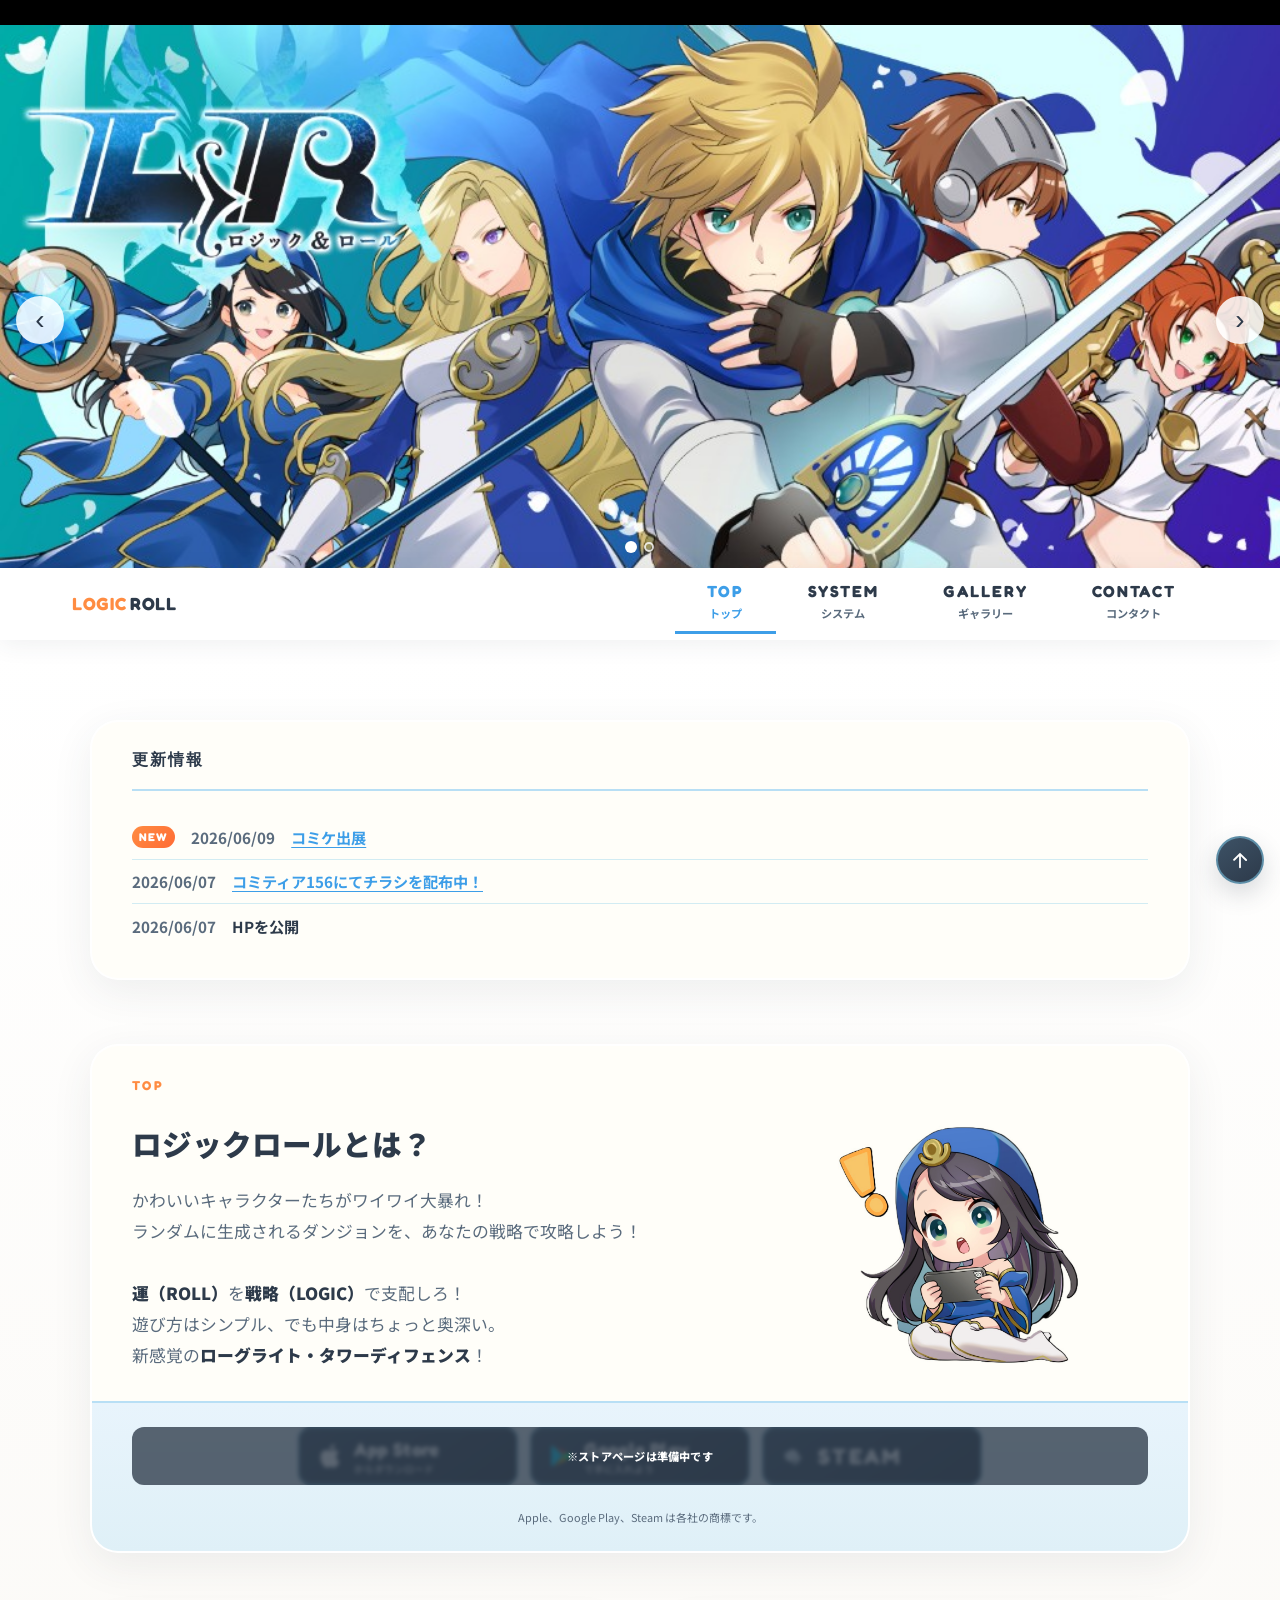
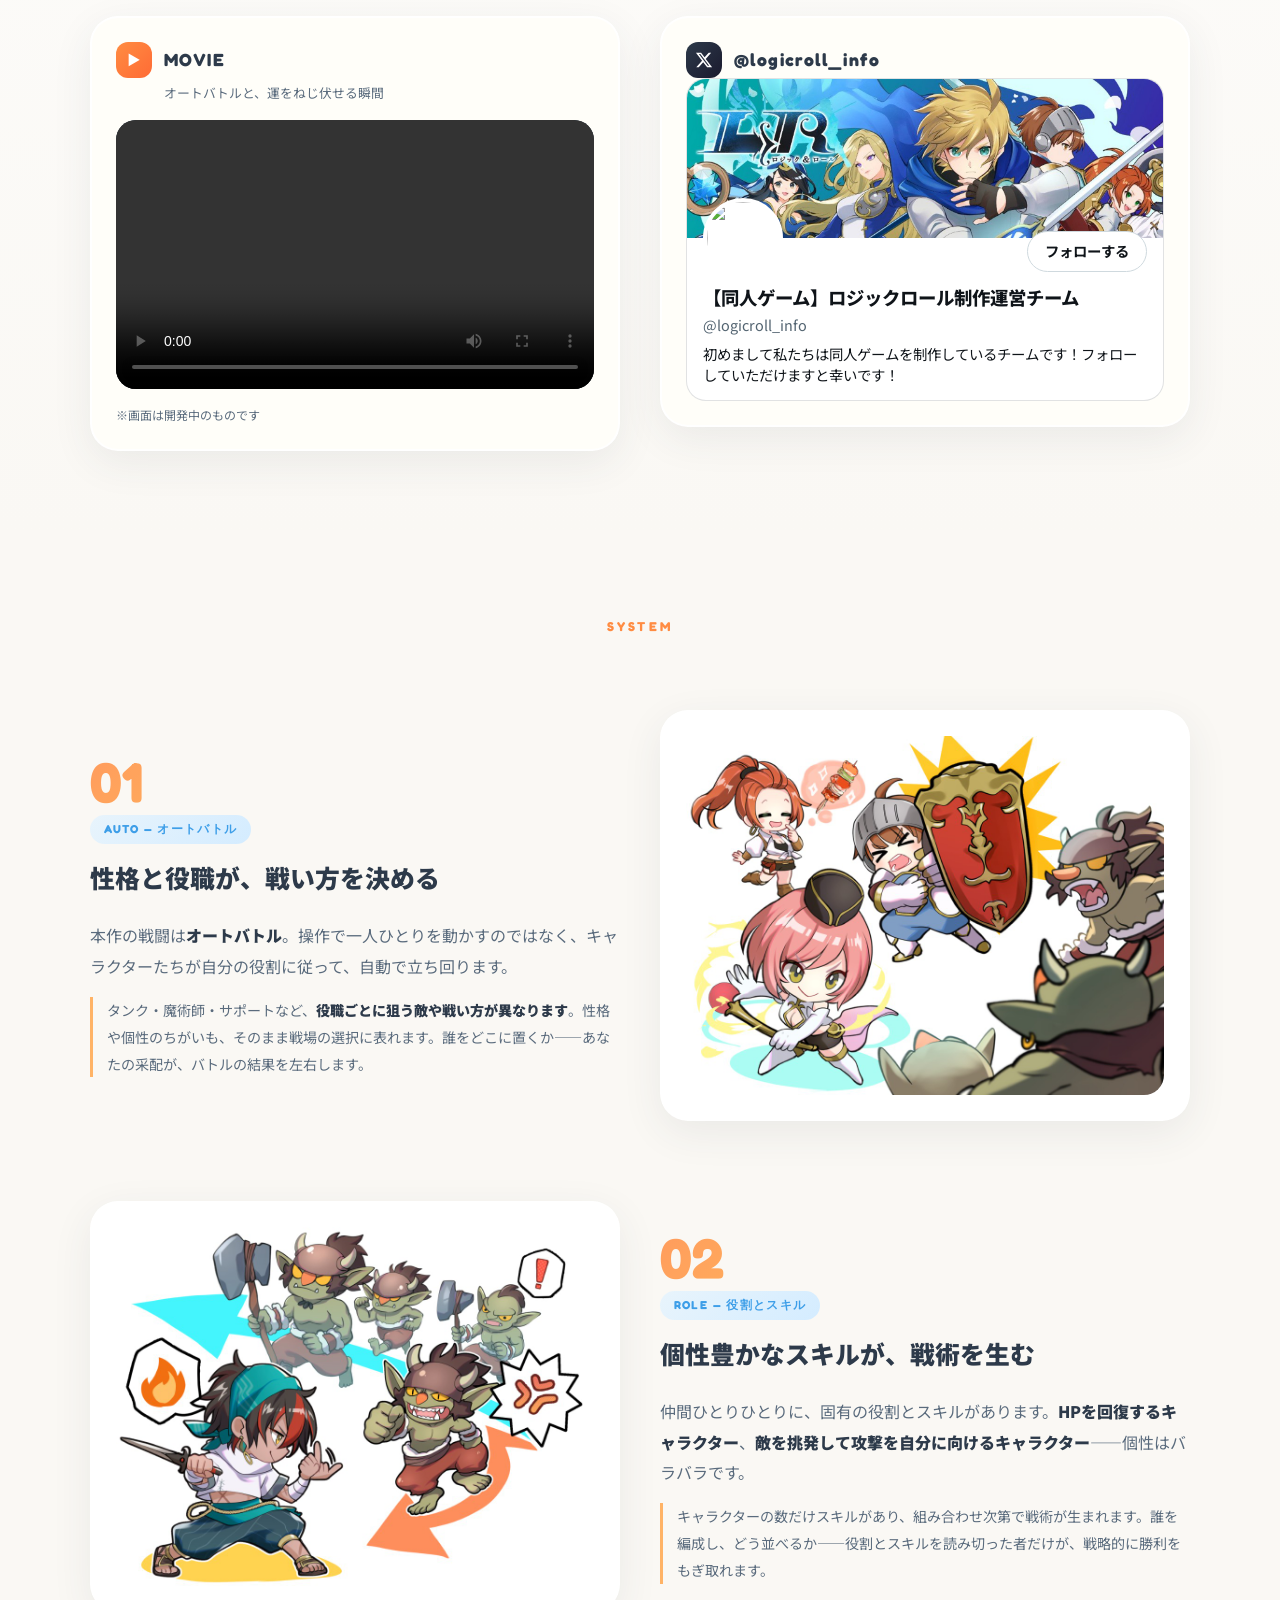
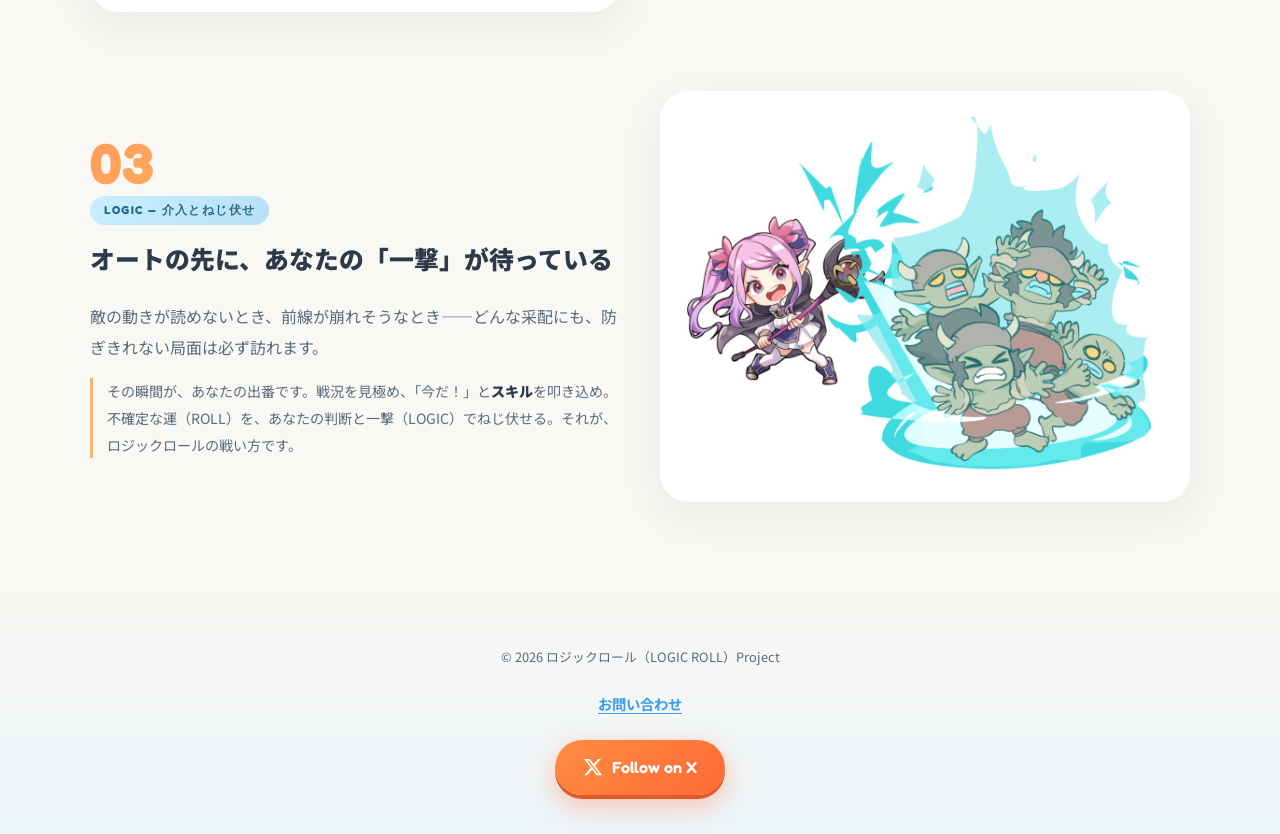
==== commit 61f5e942: "更新情報の整理とmoreボタンによる展開機能を追加 Co-authored-by: Cursor <cursoragent@cursor.com>" ====
--- a/index.html
+++ b/index.html
@@ -130,26 +130,33 @@
       <div class="section-inner">
         <section class="update-block" aria-labelledby="update-heading">
           <h3 id="update-heading" class="update-block__title">更新情報</h3>
-          <ul class="update-list">
-            <li class="update-item">
-              <span class="update-item__badge">NEW</span>
-              <time class="update-item__date" datetime="2026-06-09">2026/06/09</time>
-              <span class="update-item__text"><a class="update-item__link" href="https://x.com/logicroll_info/status/2063852699549106435" target="_blank" rel="noopener noreferrer">コミケ出展</a></span>
-            </li>
-            <li class="update-item">
-              <time class="update-item__date" datetime="2026-06-08">2026/06/08</time>
-              <span class="update-item__text">HPを公開</span>
-            </li>
- 
-            <li class="update-item">
-              <time class="update-item__date" datetime="2026-06-07">2026/06/07</time>
-              <span class="update-item__text"><a class="update-item__link" href="https://x.com/logicroll_info/status/2063402976979628064" target="_blank" rel="noopener noreferrer">コミティア156にてチラシを配布中！</a></span>
-            </li>
-           <li class="update-item">
-              <time class="update-item__date" datetime="2026-06-07">2026/06/07</time>
-              <span class="update-item__text">HPを公開</span>
-            </li>
-          </ul>
+          <div class="update-list-panel" id="update-list-panel">
+            <ul class="update-list" id="update-list">
+              <li class="update-item">
+                <span class="update-item__badge">NEW</span>
+                <time class="update-item__date" datetime="2026-06-09">2026/06/09</time>
+                <span class="update-item__text"><a class="update-item__link" href="https://x.com/logicroll_info/status/2063852699549106435" target="_blank" rel="noopener noreferrer">コミケ出展</a></span>
+              </li>
+              <li class="update-item">
+                <time class="update-item__date" datetime="2026-06-07">2026/06/07</time>
+                <span class="update-item__text"><a class="update-item__link" href="https://x.com/logicroll_info/status/2063402976979628064" target="_blank" rel="noopener noreferrer">コミティア156にてチラシを配布中！</a></span>
+              </li>
+              <li class="update-item">
+                <time class="update-item__date" datetime="2026-06-07">2026/06/07</time>
+                <span class="update-item__text">HPを公開</span>
+              </li>
+            </ul>
+          </div>
+          <div class="update-block__actions">
+            <button
+              type="button"
+              class="update-block__more"
+              id="update-more-btn"
+              hidden
+              aria-expanded="false"
+              aria-controls="update-list-panel"
+            >more</button>
+          </div>
         </section>
 
         <div class="about-intro">
@@ -399,6 +406,7 @@
   </a>
 
   <script src="js/reveal.js" defer></script>
+  <script src="js/updates.js" defer></script>
   <script>
     (function () {
       const carousel = document.getElementById("hero-carousel");
--- a/style.css
+++ b/style.css
@@ -731,6 +731,43 @@
   padding: var(--space-md) var(--space-lg);
 }
 
+.update-list-panel {
+  overflow: hidden;
+  transition: max-height 0.5s cubic-bezier(0.34, 1.2, 0.64, 1);
+}
+
+.update-block__actions {
+  display: flex;
+  justify-content: flex-end;
+  margin-top: 0.35rem;
+}
+
+.update-block__more {
+  padding: 0.35rem 1.1rem;
+  font-family: var(--font-display);
+  font-size: 0.8rem;
+  font-weight: 700;
+  letter-spacing: 0.14em;
+  text-transform: lowercase;
+  color: var(--color-nav-active);
+  background: var(--color-white);
+  border: 2px solid var(--color-sky-mid);
+  border-radius: var(--radius-pill);
+  cursor: pointer;
+  box-shadow: 0 4px 14px rgba(126, 200, 232, 0.2);
+  transition: transform var(--transition), box-shadow var(--transition), color var(--transition);
+}
+
+.update-block__more:hover {
+  color: var(--color-orange);
+  transform: translateY(-2px);
+  box-shadow: 0 6px 18px rgba(255, 140, 66, 0.25);
+}
+
+.update-block__more[hidden] {
+  display: none;
+}
+
 .update-block__title {
   font-family: var(--font-display);
   font-size: 1rem;
